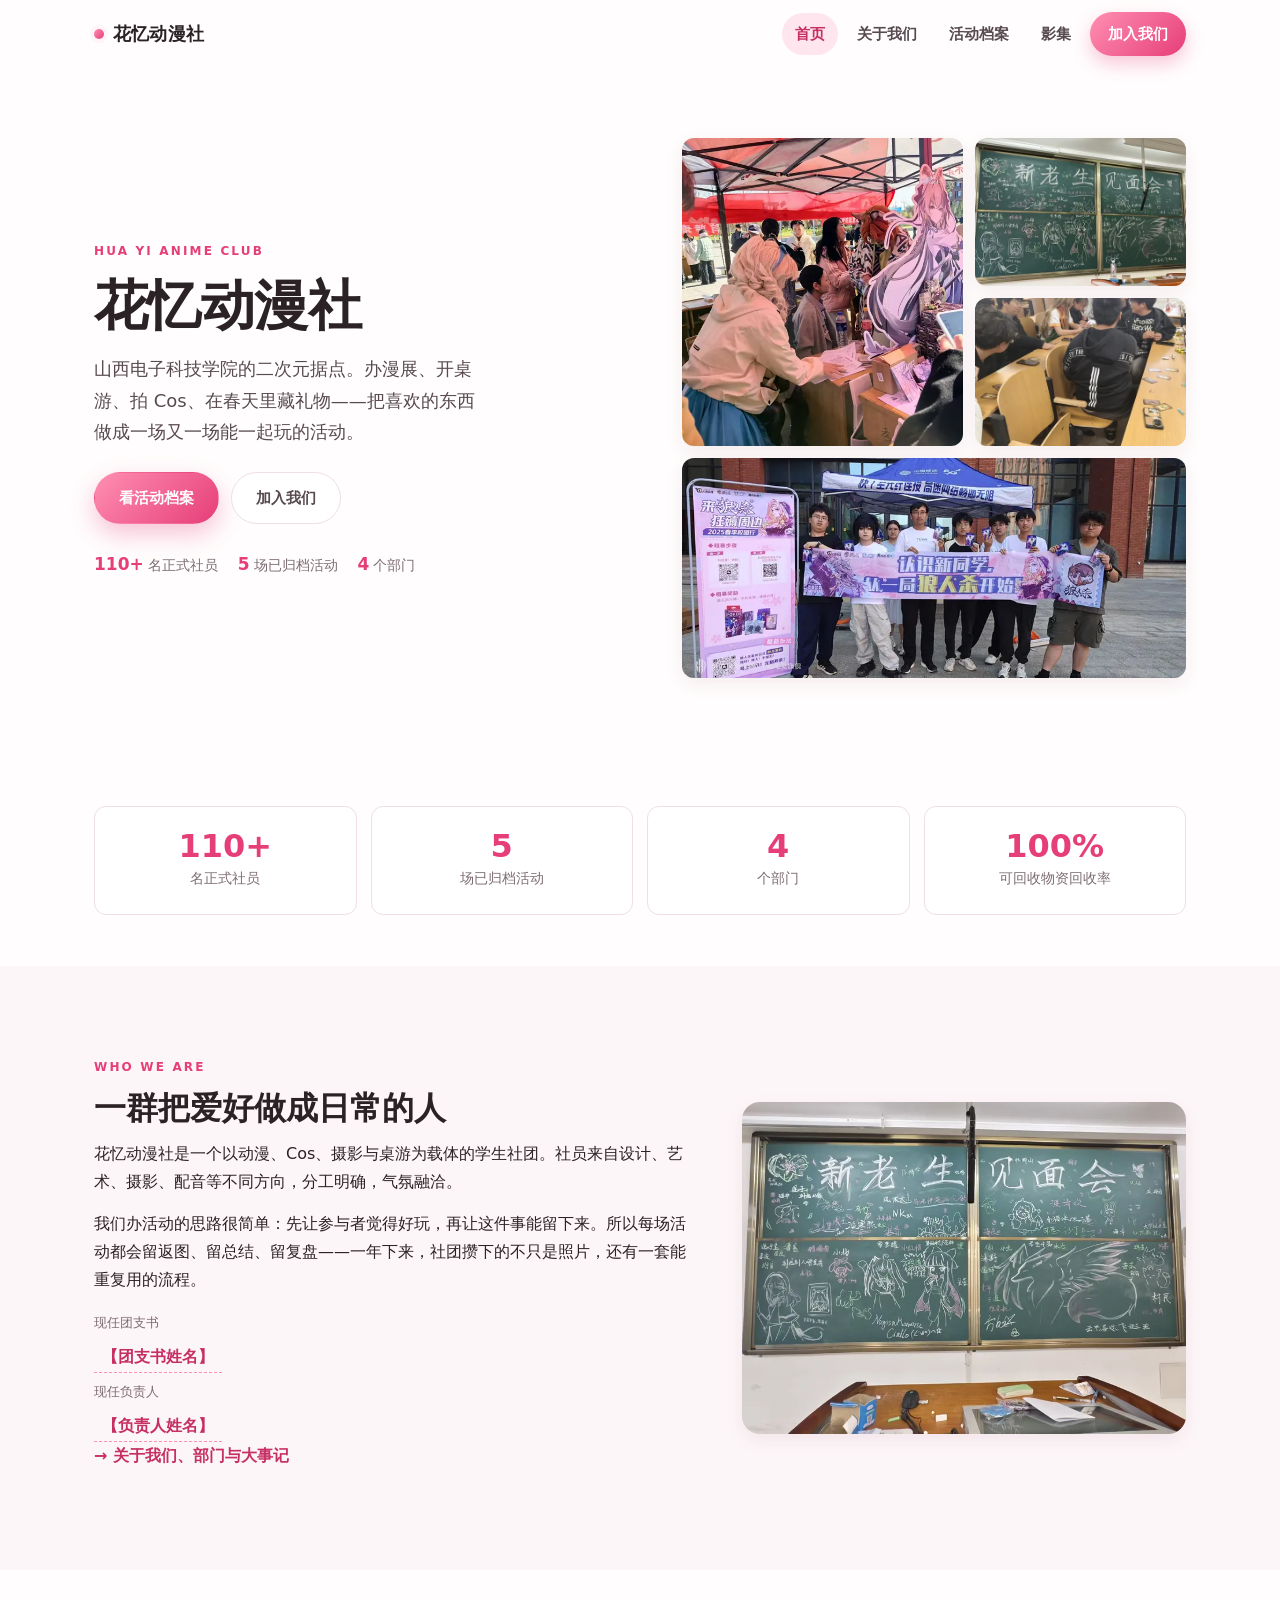
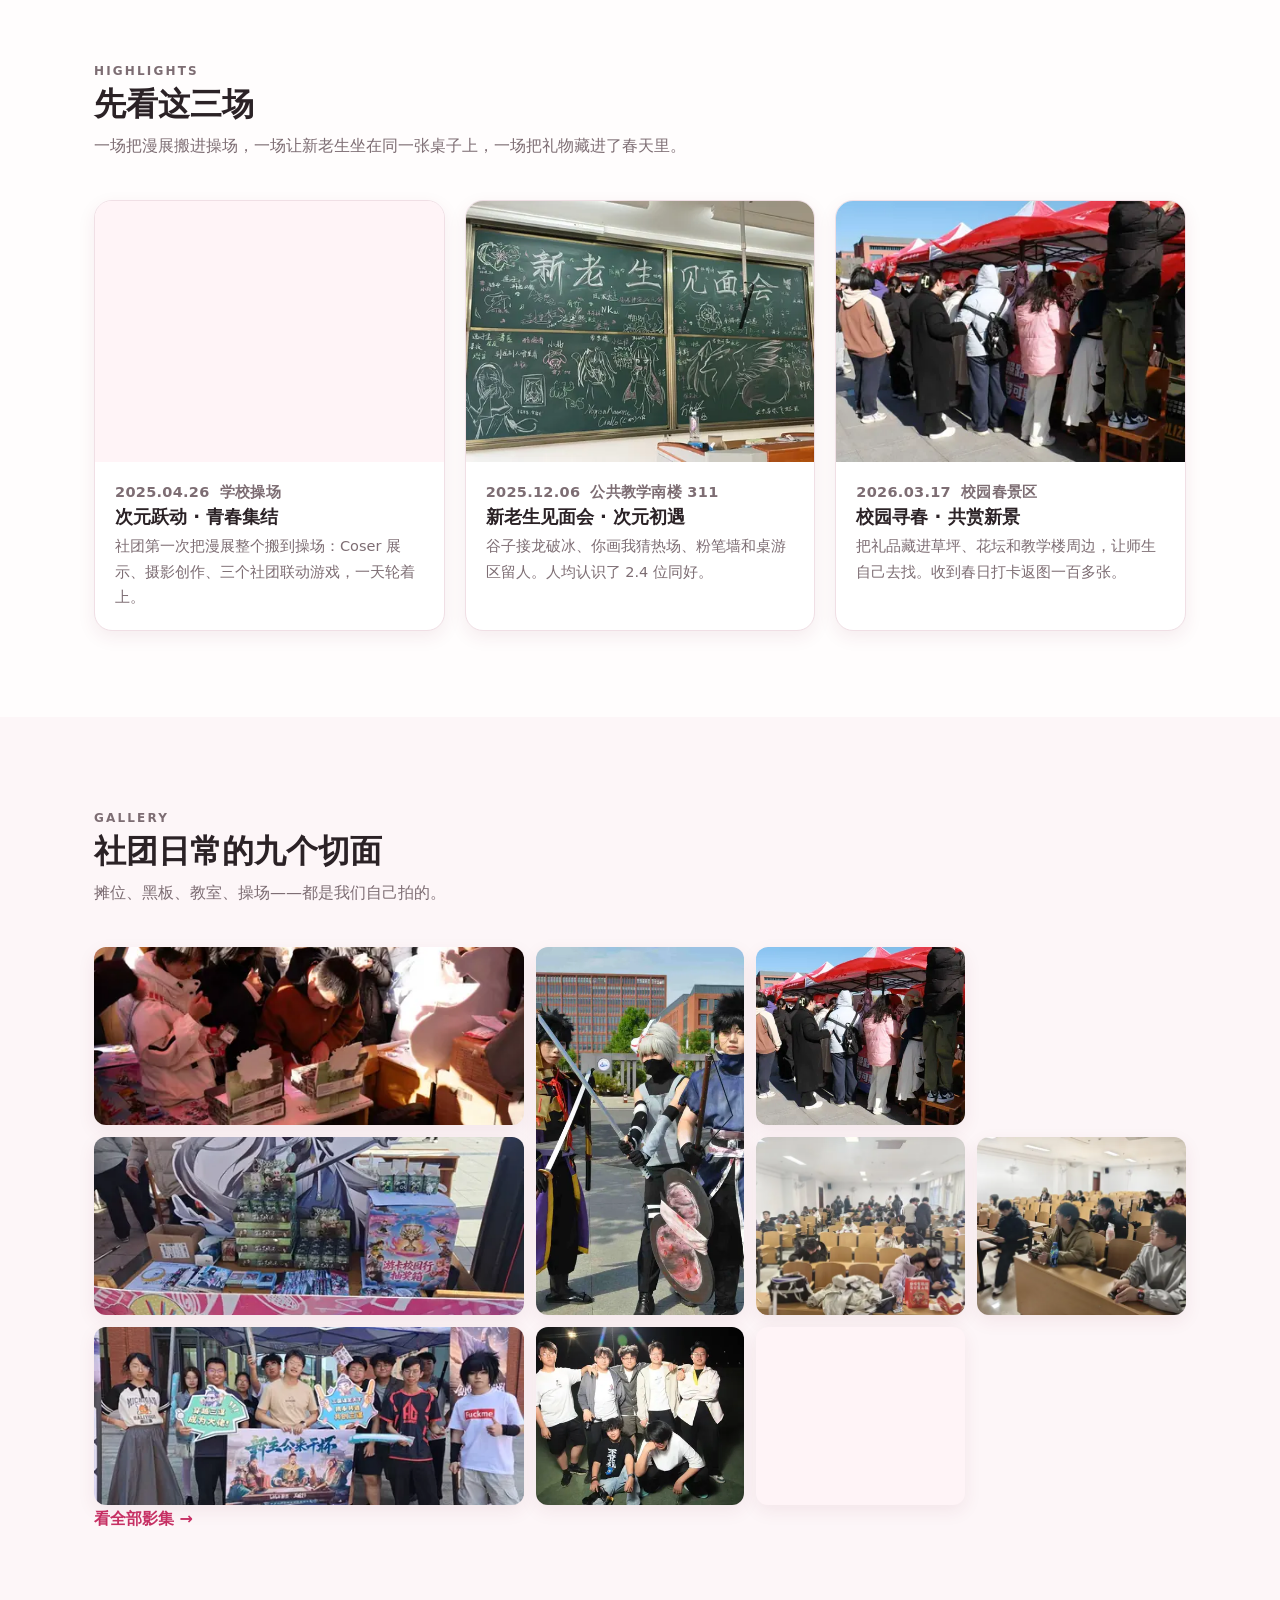
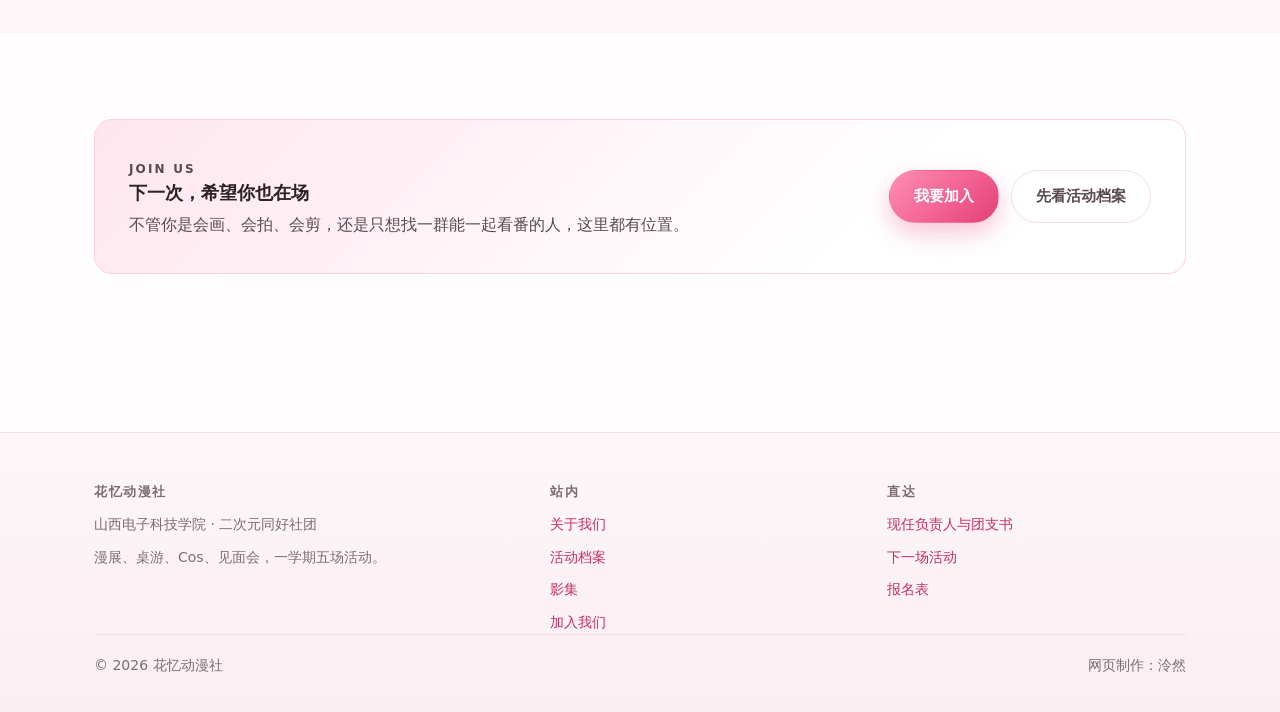
==== index.html @ e3548c4f "v2：改为五页结构（首页/关于我们/活动档案/影集/加入我们），活动在同一页内切换，图片转 WebP 响应式，补齐部门与现任负责人占位" ====
<!DOCTYPE html>
<html lang="zh-CN">
<head>
<meta charset="UTF-8">
<meta name="viewport" content="width=device-width, initial-scale=1.0">
<title>花忆动漫社 · 山西电子科技学院</title>
<meta name="description" content="山西电子科技学院花忆动漫社：漫展、桌游、新老生见面会、赏春寻宝……一学期五场活动，把二次元搬进校园。活动档案每场一份记录。">
<meta property="og:type" content="website">
<meta property="og:title" content="花忆动漫社 · 山西电子科技学院">
<meta property="og:description" content="漫展、桌游、见面会、赏春寻宝——五场活动，一群把爱好做成日常的人。">
<meta property="og:image" content="images/og-cover.jpg">
<link rel="icon" href="images/og-cover.jpg">
<script>document.documentElement.classList.add('js');</script>
<link rel="stylesheet" href="style.css">
</head>
<body>
<a class="skip-link" href="#main">跳到主要内容</a>

<header class="site-header" id="site-header">
  <div class="container header-inner">
    <a class="brand" href="index.html"><span class="brand-dot" aria-hidden="true"></span>花忆动漫社</a>
    <button class="menu-toggle" id="menu-toggle" aria-expanded="false" aria-controls="site-nav" aria-label="打开导航菜单">☰</button>
    <nav class="site-nav" id="site-nav" aria-label="主导航">
      <ul>
        <li><a href="index.html" class="is-active" aria-current="page">首页</a></li>
        <li><a href="about.html">关于我们</a></li>
        <li><a href="activities.html">活动档案</a></li>
        <li><a href="gallery.html">影集</a></li>
        <li><a href="join.html" class="nav-cta">加入我们</a></li>
      </ul>
    </nav>
  </div>
</header>

<main id="main">

  <!-- ============ 1. 首屏 ============ -->
  <section class="hero">
    <div class="container hero-grid">
      <div class="hero-copy">
        <p class="eyebrow">Hua Yi Anime Club</p>
        <h1>花忆动漫社</h1>
        <p class="lead">山西电子科技学院的二次元据点。办漫展、开桌游、拍 Cos、在春天里藏礼物——把喜欢的东西做成一场又一场能一起玩的活动。</p>
        <p class="btn-row">
          <a class="btn btn-primary" href="activities.html">看活动档案</a>
          <a class="btn btn-ghost" href="join.html">加入我们</a>
        </p>
        <ul class="hero-facts">
          <li><b>110+</b>名正式社员</li>
          <li><b>5</b>场已归档活动</li>
          <li><b>4</b>个部门</li>
        </ul>
      </div>

      <div class="hero-collage">
        <figure class="hc1">
          <img src="images/opt/booth-03-1200.webp"
               srcset="images/opt/booth-03-768.webp 768w, images/opt/booth-03-1200.webp 1200w, images/opt/booth-03-1600.webp 1600w"
               sizes="(max-width: 900px) 92vw, 44vw"
               width="1200" height="900" fetchpriority="high" decoding="async"
               alt="招新摊位前，社员把周边递给排队的同学，身后立着等身立牌">
        </figure>
        <figure class="hc2">
          <img src="images/opt/booth-07-768.webp"
               srcset="images/opt/booth-07-480.webp 480w, images/opt/booth-07-768.webp 768w, images/opt/booth-07-1200.webp 1200w"
               sizes="(max-width: 900px) 45vw, 22vw"
               width="1200" height="900" decoding="async"
               alt="教室黑板上的粉笔画，写着活动主题与动漫角色">
        </figure>
        <figure class="hc3">
          <img src="images/opt/meet-03-768.webp"
               srcset="images/opt/meet-03-480.webp 480w, images/opt/meet-03-768.webp 768w, images/opt/meet-03-1200.webp 1200w"
               sizes="(max-width: 900px) 45vw, 22vw"
               width="1200" height="900" decoding="async"
               alt="教室里的桌游局，桌上摊着卡牌与零食">
        </figure>
        <figure class="hc4">
          <img src="images/opt/event2-1200.webp"
               srcset="images/opt/event2-768.webp 768w, images/opt/event2-1200.webp 1200w, images/opt/event2-1600.webp 1600w"
               sizes="(max-width: 900px) 92vw, 44vw"
               width="1600" height="720" decoding="async"
               alt="户外展位前，社员举着社团展板合影">
        </figure>
      </div>
    </div>
  </section>

  <!-- ============ 2. 数字条 ============ -->
  <section class="section section--tight" aria-label="社团数据">
    <div class="container">
      <ul class="stats">
        <li><b>110+</b><span>名正式社员</span></li>
        <li><b>5</b><span>场已归档活动</span></li>
        <li><b>4</b><span>个部门</span></li>
        <li><b>100%</b><span>可回收物资回收率</span></li>
      </ul>
    </div>
  </section>

  <!-- ============ 3. 一句话简介 ============ -->
  <section class="section section--alt" id="about-brief">
    <div class="container brief">
      <div>
        <p class="eyebrow">Who we are</p>
        <h2>一群把爱好做成日常的人</h2>
        <p>花忆动漫社是一个以动漫、Cos、摄影与桌游为载体的学生社团。社员来自设计、艺术、摄影、配音等不同方向，分工明确，气氛融洽。</p>
        <p>我们办活动的思路很简单：先让参与者觉得好玩，再让这件事能留下来。所以每场活动都会留返图、留总结、留复盘——一年下来，社团攒下的不只是照片，还有一套能重复用的流程。</p>
        <dl>
          <dt>现任团支书</dt>
          <dd><span class="name-ph">【团支书姓名】</span></dd>
          <dt>现任负责人</dt>
          <dd><span class="name-ph">【负责人姓名】</span></dd>
        </dl>
        <p class="link-more"><a href="about.html">→ 关于我们、部门与大事记</a></p>
      </div>
      <figure>
        <img src="images/opt/meet-02-1200.webp"
             srcset="images/opt/meet-02-768.webp 768w, images/opt/meet-02-1200.webp 1200w"
             sizes="(max-width: 900px) 92vw, 420px"
             width="1200" height="900" loading="lazy" decoding="async"
             alt="大教室黑板上的粉笔画全景">
      </figure>
    </div>
  </section>

  <!-- ============ 4. 精选三场 ============ -->
  <section class="section" id="picks">
    <div class="container">
      <div class="section-head">
        <p class="eyebrow">Highlights</p>
        <h2>先看这三场</h2>
        <p>一场把漫展搬进操场，一场让新老生坐在同一张桌子上，一场把礼物藏进了春天里。</p>
      </div>

      <div class="cards">
        <a class="card" href="activities.html#manzhan">
          <figure>
            <img src="images/opt/booth-03-768.webp"
                 srcset="images/opt/booth-03-480.webp 480w, images/opt/booth-03-768.webp 768w, images/opt/booth-03-1200.webp 1200w"
                 sizes="(max-width: 760px) 92vw, 340px"
                 width="1200" height="900" loading="lazy" decoding="async"
                 alt="招新摊位前，社员正在给同学介绍周边">
          </figure>
          <div class="card-body">
            <p class="card-meta"><span>2025.04.26</span><span>学校操场</span></p>
            <h3>次元跃动 · 青春集结</h3>
            <p>社团第一次把漫展整个搬到操场：Coser 展示、摄影创作、三个社团联动游戏，一天轮着上。</p>
          </div>
        </a>

        <a class="card" href="activities.html#meet">
          <figure>
            <img src="images/opt/booth-07-768.webp"
                 srcset="images/opt/booth-07-480.webp 480w, images/opt/booth-07-768.webp 768w, images/opt/booth-07-1200.webp 1200w"
                 sizes="(max-width: 760px) 92vw, 340px"
                 width="1200" height="900" loading="lazy" decoding="async"
                 alt="黑板上画着新老生见面会的粉笔标题与动漫人物">
          </figure>
          <div class="card-body">
            <p class="card-meta"><span>2025.12.06</span><span>公共教学南楼 311</span></p>
            <h3>新老生见面会 · 次元初遇</h3>
            <p>谷子接龙破冰、你画我猜热场、粉笔墙和桌游区留人。人均认识了 2.4 位同好。</p>
          </div>
        </a>

        <a class="card" href="activities.html#shangchun">
          <figure>
            <img src="images/opt/booth-02-768.webp"
                 srcset="images/opt/booth-02-480.webp 480w, images/opt/booth-02-768.webp 768w, images/opt/booth-02-1200.webp 1200w"
                 sizes="(max-width: 760px) 92vw, 340px"
                 width="1200" height="900" loading="lazy" decoding="async"
                 alt="活动展位外排起的长队，远处是教学楼">
          </figure>
          <div class="card-body">
            <p class="card-meta"><span>2026.03.17</span><span>校园春景区</span></p>
            <h3>校园寻春 · 共赏新景</h3>
            <p>把礼品藏进草坪、花坛和教学楼周边，让师生自己去找。收到春日打卡返图一百多张。</p>
          </div>
        </a>
      </div>
    </div>
  </section>

  <!-- ============ 5. 图片墙 ============ -->
  <section class="section section--alt" id="wall">
    <div class="container">
      <div class="section-head">
        <p class="eyebrow">Gallery</p>
        <h2>社团日常的九个切面</h2>
        <p>摊位、黑板、教室、操场——都是我们自己拍的。</p>
      </div>

      <div class="wall">
        <a href="images/booth-01.png" data-lightbox data-caption="招新桌前的同学，桌上堆着周边盒" data-alt="招新桌前的同学，桌上堆着周边盒" class="w2">
          <img src="images/opt/booth-01-768.webp" srcset="images/opt/booth-01-480.webp 480w, images/opt/booth-01-768.webp 768w, images/opt/booth-01-1200.webp 1200w" sizes="(max-width: 560px) 46vw, (max-width: 900px) 30vw, 380px" width="1200" height="800" loading="lazy" decoding="async" alt="招新桌前的同学，桌上堆着周边盒">
        </a>
        <a href="images/event3.jpg" data-lightbox data-caption="两位 Coser 在校道上完成拍摄" data-alt="两位 Coser 在校道上完成拍摄" class="h2">
          <img src="images/opt/event3-768.webp" srcset="images/opt/event3-480.webp 480w, images/opt/event3-768.webp 768w" sizes="(max-width: 560px) 46vw, (max-width: 900px) 30vw, 178px" width="768" height="1156" loading="lazy" decoding="async" alt="两位 Coser 在校道上完成拍摄">
        </a>
        <a href="images/booth-02.png" data-lightbox data-caption="活动展位外排起的长队" data-alt="活动展位外排起的长队">
          <img src="images/opt/booth-02-768.webp" srcset="images/opt/booth-02-480.webp 480w, images/opt/booth-02-768.webp 768w" sizes="(max-width: 560px) 46vw, (max-width: 900px) 30vw, 178px" width="1200" height="800" loading="lazy" decoding="async" alt="活动展位外排起的长队">
        </a>
        <a href="images/booth-04.png" data-lightbox data-caption="摊位上的一排周边与桌上立牌" data-alt="摊位上的一排周边与桌上立牌" class="w2">
          <img src="images/opt/booth-04-768.webp" srcset="images/opt/booth-04-480.webp 480w, images/opt/booth-04-768.webp 768w, images/opt/booth-04-1200.webp 1200w" sizes="(max-width: 560px) 46vw, (max-width: 900px) 30vw, 380px" width="1200" height="675" loading="lazy" decoding="async" alt="摊位上的一排周边与桌上立牌">
        </a>
        <a href="images/meet-01.jpg" data-lightbox data-caption="大教室里坐满了参加活动的同学" data-alt="大教室里坐满了参加活动的同学">
          <img src="images/opt/meet-01-768.webp" srcset="images/opt/meet-01-480.webp 480w, images/opt/meet-01-768.webp 768w" sizes="(max-width: 560px) 46vw, (max-width: 900px) 30vw, 178px" width="1200" height="900" loading="lazy" decoding="async" alt="大教室里坐满了参加活动的同学">
        </a>
        <a href="images/booth-05.png" data-lightbox data-caption="阶梯教室里的同学们" data-alt="阶梯教室里的同学们">
          <img src="images/opt/booth-05-768.webp" srcset="images/opt/booth-05-480.webp 480w, images/opt/booth-05-768.webp 768w" sizes="(max-width: 560px) 46vw, (max-width: 900px) 30vw, 178px" width="1200" height="900" loading="lazy" decoding="async" alt="阶梯教室里的同学们">
        </a>
        <a href="images/event1.jpg" data-lightbox data-caption="白天活动展位前的集体合影" data-alt="白天活动展位前的集体合影" class="w2">
          <img src="images/opt/event1-768.webp" srcset="images/opt/event1-480.webp 480w, images/opt/event1-768.webp 768w, images/opt/event1-1200.webp 1200w" sizes="(max-width: 560px) 46vw, (max-width: 900px) 30vw, 380px" width="1200" height="675" loading="lazy" decoding="async" alt="白天活动展位前的集体合影">
        </a>
        <a href="images/booth-08.jpg" data-lightbox data-caption="收摊后的操场合影" data-alt="收摊后的操场合影">
          <img src="images/opt/booth-08-768.webp" srcset="images/opt/booth-08-480.webp 480w, images/opt/booth-08-768.webp 768w, images/opt/booth-08-1200.webp 1200w" sizes="(max-width: 560px) 46vw, (max-width: 900px) 30vw, 178px" width="1200" height="800" loading="lazy" decoding="async" alt="收摊后的操场合影">
        </a>
        <a href="images/meet-02.jpg" data-lightbox data-caption="大教室的黑板报" data-alt="大教室的黑板报">
          <img src="images/opt/meet-02-768.webp" srcset="images/opt/meet-02-480.webp 480w, images/opt/meet-02-768.webp 768w" sizes="(max-width: 560px) 46vw, (max-width: 900px) 30vw, 178px" width="1200" height="900" loading="lazy" decoding="async" alt="大教室的黑板报">
        </a>
      </div>

      <p class="link-more"><a href="gallery.html">看全部影集 →</a></p>
    </div>
  </section>

  <!-- ============ 6. 加入 CTA ============ -->
  <section class="section" id="join-cta">
    <div class="container">
      <div class="next-up">
        <div>
          <p class="eyebrow">Join us</p>
          <h3>下一次，希望你也在场</h3>
          <p>不管你是会画、会拍、会剪，还是只想找一群能一起看番的人，这里都有位置。</p>
        </div>
        <p class="btn-row">
          <a class="btn btn-primary" href="join.html">我要加入</a>
          <a class="btn btn-ghost" href="activities.html">先看活动档案</a>
        </p>
      </div>
    </div>
  </section>

</main>

<footer class="site-footer">
  <div class="container">
    <div class="footer-grid">
      <div>
        <h4>花忆动漫社</h4>
        <p>山西电子科技学院 · 二次元同好社团</p>
        <p>漫展、桌游、Cos、见面会，一学期五场活动。</p>
      </div>
      <div>
        <h4>站内</h4>
        <ul>
          <li><a href="about.html">关于我们</a></li>
          <li><a href="activities.html">活动档案</a></li>
          <li><a href="gallery.html">影集</a></li>
          <li><a href="join.html">加入我们</a></li>
        </ul>
      </div>
      <div>
        <h4>直达</h4>
        <ul>
          <li><a href="about.html#team">现任负责人与团支书</a></li>
          <li><a href="activities.html#next">下一场活动</a></li>
          <li><a href="join.html#form">报名表</a></li>
        </ul>
      </div>
    </div>
    <p class="footer-bottom"><span>© 2026 花忆动漫社</span><span>网页制作：泠然</span></p>
  </div>
</footer>

<button class="to-top" id="to-top" aria-label="回到顶部">↑</button>

<div class="lightbox" id="lightbox" hidden>
  <button class="lb-close" type="button" aria-label="关闭大图">✕</button>
  <div>
    <img src="" alt="">
    <p class="lb-cap"></p>
  </div>
</div>

<script src="script.js" defer></script>
</body>
</html>
---- style.css ----
/* ============================================================
   花忆动漫社 · 站点样式
   结构：tokens → 基础 → 通用组件 → 各页 → 响应式 → 打印
   ============================================================ */

/* ---------- 1. tokens ---------- */
:root {
  --pink-50: #fff4f7;
  --pink-100: #ffe6ee;
  --pink-200: #ffd0dd;
  --pink-400: #ff8fb3;
  --pink-600: #e63e78;
  --pink-700: #c62f63;   /* 正文链接用这个，对比度 5.2:1 */
  --pink-900: #7a2646;

  --ink: #2b2226;
  --ink-soft: #574a50;
  --muted: #7d6d73;
  --line: #f0dfe5;
  --bg: #fffdfd;
  --bg-alt: #fdf6f8;
  --white: #fff;

  --header-h: 68px;
  --wrap: 1140px;
  --radius: 18px;
  --radius-sm: 12px;
  --shadow-sm: 0 6px 18px rgba(122, 38, 70, .08);
  --shadow: 0 14px 38px rgba(122, 38, 70, .13);
  --ease: cubic-bezier(.22, .61, .36, 1);
  --font: "PingFang SC", "Microsoft YaHei", "Hiragino Sans GB", system-ui, -apple-system, "Segoe UI", sans-serif;
}

/* ---------- 2. 基础 ---------- */
*,
*::before,
*::after { box-sizing: border-box; }

html {
  scroll-behavior: smooth;
  -webkit-text-size-adjust: 100%;
}

body {
  margin: 0;
  background: var(--bg);
  color: var(--ink);
  font-family: var(--font);
  font-size: 16px;
  line-height: 1.75;
  overflow-x: hidden;
}

img { max-width: 100%; height: auto; display: block; }

h1, h2, h3, h4 { line-height: 1.25; color: var(--ink); }
h1 { font-size: clamp(30px, 4.6vw, 46px); margin: 0 0 14px; letter-spacing: -.01em; }
h2 { font-size: clamp(23px, 3vw, 32px); margin: 0 0 12px; }
h3 { font-size: 18px; margin: 0 0 8px; }

p { margin: 0 0 14px; }

a { color: var(--pink-700); text-decoration: none; }
a:hover { text-decoration: underline; }

:focus-visible {
  outline: 3px solid var(--pink-600);
  outline-offset: 3px;
  border-radius: 4px;
}

.skip-link {
  position: absolute;
  left: 12px;
  top: -60px;
  z-index: 100;
  padding: 10px 18px;
  background: var(--pink-600);
  color: #fff;
  border-radius: 0 0 10px 10px;
  transition: top .2s var(--ease);
}
.skip-link:focus { top: 0; text-decoration: none; }

.sr-only {
  position: absolute; width: 1px; height: 1px;
  padding: 0; margin: -1px; overflow: hidden;
  clip: rect(0 0 0 0); white-space: nowrap; border: 0;
}

.container {
  width: 100%;
  max-width: var(--wrap);
  margin: 0 auto;
  padding: 0 24px;
}

.section { padding: clamp(52px, 7vw, 86px) 0; }
.section--alt { background: var(--bg-alt); }
.section--tight { padding: clamp(34px, 4vw, 52px) 0; }

.section-head { max-width: 640px; margin: 0 0 clamp(26px, 3.4vw, 40px); }
.section-head.center { margin-left: auto; margin-right: auto; text-align: center; }
.section-head h2 { margin-bottom: 8px; }
.section-head p { color: var(--muted); margin: 0; }

.eyebrow {
  display: inline-block;
  margin: 0 0 10px;
  font-size: 12px;
  letter-spacing: .18em;
  text-transform: uppercase;
  color: var(--pink-600);
  font-weight: 700;
}

.lead { font-size: clamp(16px, 1.5vw, 18px); color: var(--ink-soft); }

/* ---------- 3. 头部与导航 ---------- */
.site-header {
  position: sticky;
  top: 0;
  z-index: 40;
  background: rgba(255, 253, 253, .82);
  backdrop-filter: saturate(180%) blur(14px);
  -webkit-backdrop-filter: saturate(180%) blur(14px);
  border-bottom: 1px solid transparent;
  transition: border-color .25s var(--ease), box-shadow .25s var(--ease);
}
.site-header.is-scrolled {
  border-bottom-color: var(--line);
  box-shadow: 0 6px 20px rgba(122, 38, 70, .06);
}

.header-inner {
  min-height: var(--header-h);
  display: flex;
  align-items: center;
  justify-content: space-between;
  gap: 18px;
}

.brand {
  display: inline-flex;
  align-items: center;
  gap: 9px;
  font-weight: 800;
  font-size: 18px;
  color: var(--ink);
  letter-spacing: .01em;
}
.brand:hover { text-decoration: none; }
.brand-dot {
  width: 10px; height: 10px;
  border-radius: 50%;
  background: linear-gradient(135deg, var(--pink-400), var(--pink-600));
  box-shadow: 0 0 0 4px var(--pink-50);
}

.site-nav ul {
  display: flex;
  align-items: center;
  gap: 6px;
  margin: 0;
  padding: 0;
  list-style: none;
}
.site-nav a {
  display: inline-block;
  padding: 8px 13px;
  border-radius: 999px;
  color: var(--ink-soft);
  font-size: 15px;
  font-weight: 600;
  transition: background .2s var(--ease), color .2s var(--ease);
}
.site-nav a:hover { background: var(--pink-50); color: var(--pink-700); text-decoration: none; }
.site-nav a.is-active { color: var(--pink-700); background: var(--pink-100); }
.site-nav .nav-cta {
  background: linear-gradient(135deg, var(--pink-400), var(--pink-600));
  color: #fff;
  padding: 9px 18px;
  box-shadow: 0 8px 18px rgba(230, 62, 120, .28);
}
.site-nav .nav-cta:hover { color: #fff; background: linear-gradient(135deg, var(--pink-600), var(--pink-700)); }

.menu-toggle {
  display: none;
  width: 42px; height: 42px;
  border: 1px solid var(--line);
  border-radius: 12px;
  background: #fff;
  color: var(--pink-700);
  font-size: 18px;
  cursor: pointer;
}

/* ---------- 4. 按钮 ---------- */
.btn {
  display: inline-flex;
  align-items: center;
  gap: 8px;
  padding: 12px 24px;
  border-radius: 999px;
  border: 1px solid transparent;
  font-size: 15px;
  font-weight: 700;
  cursor: pointer;
  transition: transform .2s var(--ease), box-shadow .2s var(--ease), background .2s var(--ease);
}
.btn:hover { text-decoration: none; transform: translateY(-1px); }
.btn-primary {
  background: linear-gradient(135deg, var(--pink-400), var(--pink-600));
  color: #fff;
  box-shadow: 0 10px 24px rgba(230, 62, 120, .3);
}
.btn-primary:hover { box-shadow: 0 14px 28px rgba(230, 62, 120, .38); }
.btn-ghost {
  background: #fff;
  border-color: var(--line);
  color: var(--ink-soft);
}
.btn-ghost:hover { border-color: var(--pink-200); color: var(--pink-700); }
.btn-row { display: flex; flex-wrap: wrap; gap: 12px; margin: 0; }
.link-more { font-weight: 700; }

/* ---------- 5. 首页首屏 ---------- */
.hero { padding: clamp(38px, 5.4vw, 72px) 0 clamp(46px, 6vw, 78px); }
.hero-grid {
  display: grid;
  grid-template-columns: minmax(0, 1fr) minmax(0, .94fr);
  gap: clamp(28px, 4vw, 56px);
  align-items: center;
}
.hero-copy h1 { font-size: clamp(34px, 5.2vw, 54px); margin-bottom: 14px; }
.hero-copy .lead { max-width: 34ch; margin-bottom: 24px; }
.hero-facts {
  display: flex;
  flex-wrap: wrap;
  gap: 6px 20px;
  margin: 26px 0 0;
  padding: 0;
  list-style: none;
  font-size: 13.5px;
  color: var(--muted);
}
.hero-facts b { color: var(--pink-600); font-size: 17px; margin-right: 4px; }

.hero-collage {
  display: grid;
  grid-template-columns: 1.33fr 1fr;
  grid-template-rows: 1fr 1fr 1.48fr;
  gap: 12px;
  aspect-ratio: 1 / 1.07;
}
.hero-collage figure {
  margin: 0;
  overflow: hidden;
  border-radius: var(--radius-sm);
  box-shadow: var(--shadow-sm);
  background: var(--pink-50);
}
.hero-collage img {
  width: 100%; height: 100%;
  object-fit: cover;
  transition: transform .6s var(--ease);
}
.hc1 { grid-area: 1 / 1 / 3 / 2; }
.hc1 img { object-position: 45% 50%; }
.hc2 { grid-area: 1 / 2 / 2 / 3; }
.hc3 { grid-area: 2 / 2 / 3 / 3; }
.hc4 { grid-area: 3 / 1 / 4 / 3; }
.hc4 img { object-position: 50% 42%; }

/* ---------- 6. 数字条 ---------- */
.stats {
  display: grid;
  grid-template-columns: repeat(4, minmax(0, 1fr));
  gap: 14px;
  margin: 0;
  padding: 0;
  list-style: none;
}
.stats li {
  padding: 22px 18px;
  background: #fff;
  border: 1px solid var(--line);
  border-radius: var(--radius-sm);
  text-align: center;
}
.stats b {
  display: block;
  font-size: clamp(24px, 3vw, 32px);
  color: var(--pink-600);
  line-height: 1.1;
}
.stats span { font-size: 13.5px; color: var(--muted); }

/* ---------- 7. 卡片 ---------- */
.cards {
  display: grid;
  grid-template-columns: repeat(auto-fit, minmax(270px, 1fr));
  gap: 20px;
}
.card {
  position: relative;
  display: flex;
  flex-direction: column;
  background: #fff;
  border: 1px solid var(--line);
  border-radius: var(--radius);
  overflow: hidden;
  box-shadow: var(--shadow-sm);
  color: inherit;
  transition: transform .25s var(--ease), box-shadow .25s var(--ease);
}
.card:hover { transform: translateY(-4px); box-shadow: var(--shadow); text-decoration: none; }
.card figure { margin: 0; aspect-ratio: 4 / 3; overflow: hidden; background: var(--pink-50); }
.card figure img { width: 100%; height: 100%; object-fit: cover; transition: transform .5s var(--ease); }
.card:hover figure img { transform: scale(1.04); }
.card-body { padding: 18px 20px 20px; }
.card-body h3 { margin-bottom: 6px; }
.card-body p { margin: 0; font-size: 14.5px; color: var(--muted); }
.card-meta {
  display: flex;
  gap: 10px;
  margin: 0 0 8px;
  font-size: 12.5px;
  color: var(--pink-600);
  font-weight: 700;
  letter-spacing: .02em;
}

/* ---------- 8. 首页简介 / 图片墙 ---------- */
.brief {
  display: grid;
  grid-template-columns: minmax(0, 1.15fr) minmax(0, .85fr);
  gap: clamp(24px, 4vw, 48px);
  align-items: center;
}
.brief figure { margin: 0; border-radius: var(--radius); overflow: hidden; box-shadow: var(--shadow-sm); }
.brief figure img { width: 100%; aspect-ratio: 4 / 3; object-fit: cover; }
.brief dl { margin: 18px 0 0; display: grid; gap: 8px; }
.brief dt { font-size: 12.5px; color: var(--muted); }
.brief dd { margin: 0; font-weight: 700; }

.name-ph {
  display: inline-block;
  padding: 1px 8px;
  border-bottom: 1px dashed var(--pink-400);
  color: var(--pink-700);
  font-weight: 700;
}

.wall {
  display: grid;
  grid-template-columns: repeat(auto-fill, minmax(178px, 1fr));
  grid-auto-rows: 178px;
  gap: 12px;
}
.wall a {
  display: block;
  border-radius: var(--radius-sm);
  overflow: hidden;
  box-shadow: var(--shadow-sm);
  background: var(--pink-50);
}
.wall img { width: 100%; height: 100%; object-fit: cover; transition: transform .5s var(--ease); }
.wall a:hover img { transform: scale(1.04); }
.wall .w2 { grid-column: span 2; }
.wall .h2 { grid-row: span 2; }

/* ---------- 9. 页头（内页） ---------- */
.page-hero {
  padding: clamp(30px, 4vw, 52px) 0 clamp(20px, 3vw, 32px);
  background: linear-gradient(180deg, var(--pink-50), var(--bg));
  border-bottom: 1px solid var(--line);
}
.breadcrumb {
  display: flex;
  gap: 8px;
  margin: 0 0 12px;
  padding: 0;
  list-style: none;
  font-size: 13px;
  color: var(--muted);
}
.breadcrumb li + li::before { content: "/"; margin-right: 8px; color: var(--pink-200); }
.page-hero h1 { margin-bottom: 10px; }
.page-hero .lead { max-width: 60ch; margin: 0; color: var(--ink-soft); }

/* ---------- 10. 活动档案：切换器 ---------- */
.archive {
  display: grid;
  grid-template-columns: 290px minmax(0, 1fr);
  gap: clamp(22px, 3.4vw, 42px);
  align-items: start;
}
.archive-nav {
  position: sticky;
  top: calc(var(--header-h) + 18px);
  display: flex;
  flex-direction: column;
  gap: 8px;
  margin: 0;
  padding: 0;
}
.act-tab {
  display: grid;
  grid-template-columns: auto 1fr auto;
  align-items: baseline;
  gap: 10px;
  padding: 14px 16px;
  border: 1px solid var(--line);
  border-radius: var(--radius-sm);
  background: #fff;
  color: var(--ink-soft);
  text-align: left;
  cursor: pointer;
  font: inherit;
  transition: border-color .2s var(--ease), background .2s var(--ease), transform .2s var(--ease);
}
.act-tab:hover { border-color: var(--pink-200); transform: translateX(2px); text-decoration: none; }
.act-tab .no { font-size: 12px; font-weight: 800; color: var(--pink-400); letter-spacing: .06em; }
.act-tab .t { font-weight: 700; color: var(--ink); }
.act-tab .d { font-size: 12px; color: var(--muted); }
.act-tab.is-active {
  border-color: var(--pink-400);
  background: linear-gradient(135deg, var(--pink-50), #fff);
  box-shadow: var(--shadow-sm);
}
.act-tab.is-active .no { color: var(--pink-600); }

.act-panel { display: none; }
.act-panel.is-active { display: block; }
.js .act-panel { display: none; }
.js .act-panel.is-active { display: block; }

.panel-head { margin-bottom: 22px; }
.panel-no { font-size: 12.5px; font-weight: 800; letter-spacing: .12em; color: var(--pink-600); margin: 0 0 8px; }
.panel-head h2 { margin-bottom: 10px; }
.panel-quote {
  margin: 0;
  padding: 12px 18px;
  border-left: 3px solid var(--pink-200);
  background: var(--pink-50);
  border-radius: 0 var(--radius-sm) var(--radius-sm) 0;
  color: var(--pink-900);
  font-size: 15px;
}

.act-figure { margin: 0 0 24px; border-radius: var(--radius); overflow: hidden; box-shadow: var(--shadow-sm); }
.act-figure img { width: 100%; height: auto; }
.act-figure figcaption {
  padding: 10px 16px;
  font-size: 13px;
  color: var(--muted);
  background: #fff;
  border-top: 1px solid var(--line);
}

.fact-list {
  display: grid;
  grid-template-columns: repeat(auto-fit, minmax(150px, 1fr));
  gap: 1px;
  margin: 0 0 26px;
  background: var(--line);
  border: 1px solid var(--line);
  border-radius: var(--radius-sm);
  overflow: hidden;
}
.fact-list > div { padding: 12px 16px; background: #fff; }
.fact-list dt { font-size: 12px; color: var(--muted); }
.fact-list dd { margin: 2px 0 0; font-size: 14.5px; color: var(--ink); }

.act-panel h3 { margin: 26px 0 10px; font-size: 17px; color: var(--pink-900); }
.ticks { margin: 0 0 18px; padding: 0; list-style: none; }
.ticks li { position: relative; padding-left: 22px; margin-bottom: 6px; }
.ticks li::before { position: absolute; left: 0; color: var(--pink-400); font-weight: 700; }
.ticks.keep li::before { content: "◈"; }
.ticks.next li::before { content: "→"; }
.panel-more { margin: 26px 0 0; font-size: 14px; font-weight: 600; }

/* ---------- 11. 时间线 / 下一场 ---------- */
.timeline { position: relative; margin: 0; padding: 0 0 0 22px; list-style: none; }
.timeline::before {
  content: "";
  position: absolute; left: 5px; top: 6px; bottom: 6px;
  width: 2px; background: linear-gradient(180deg, var(--pink-200), transparent);
}
.timeline li { position: relative; margin-bottom: 18px; }
.timeline li::before {
  content: "";
  position: absolute; left: -22px; top: 8px;
  width: 12px; height: 12px;
  border-radius: 50%;
  background: #fff;
  border: 3px solid var(--pink-400);
}
.timeline time { display: block; font-size: 12.5px; color: var(--pink-600); font-weight: 700; }

.next-up {
  display: grid;
  grid-template-columns: minmax(0, 1fr) auto;
  gap: 22px;
  align-items: center;
  padding: clamp(22px, 3vw, 34px);
  border-radius: var(--radius);
  background: linear-gradient(135deg, var(--pink-100), #fff 70%);
  border: 1px solid var(--pink-200);
}
.next-up h3 { margin-bottom: 6px; }
.next-up p { margin: 0; color: var(--ink-soft); }

/* ---------- 12. 关于页 ---------- */
.two-col {
  display: grid;
  grid-template-columns: repeat(auto-fit, minmax(280px, 1fr));
  gap: clamp(20px, 3vw, 40px);
  align-items: center;
}
.two-col figure { margin: 0; border-radius: var(--radius); overflow: hidden; box-shadow: var(--shadow-sm); }
.two-col figure img { width: 100%; aspect-ratio: 4 / 3; object-fit: cover; }
.two-col .stack figure + figure { margin-top: 14px; }

.steps { display: grid; grid-template-columns: repeat(auto-fit, minmax(210px, 1fr)); gap: 16px; margin: 0; padding: 0; list-style: none; counter-reset: step; }
.steps li {
  position: relative;
  padding: 20px 20px 20px 54px;
  background: #fff;
  border: 1px solid var(--line);
  border-radius: var(--radius-sm);
}
.steps li::before {
  counter-increment: step;
  content: counter(step);
  position: absolute; left: 18px; top: 20px;
  width: 24px; height: 24px;
  display: grid; place-items: center;
  border-radius: 50%;
  background: var(--pink-100);
  color: var(--pink-700);
  font-size: 13px;
  font-weight: 800;
}
.steps h3 { font-size: 15.5px; margin-bottom: 4px; }
.steps p { margin: 0; font-size: 14px; color: var(--muted); }

.dept { display: grid; grid-template-columns: repeat(auto-fit, minmax(190px, 1fr)); gap: 16px; }
.dept figure { margin: 0; border-radius: var(--radius-sm); overflow: hidden; background: #fff; border: 1px solid var(--line); }
.dept img { width: 100%; aspect-ratio: 4 / 3; object-fit: cover; }
.dept figcaption { padding: 12px 14px; font-size: 13.5px; color: var(--muted); }
.dept b { display: block; color: var(--ink); font-size: 15px; margin-bottom: 2px; }

.team { display: grid; grid-template-columns: repeat(auto-fit, minmax(240px, 1fr)); gap: 16px; }
.team article {
  padding: 22px;
  border-radius: var(--radius);
  border: 1px solid var(--line);
  background: #fff;
  box-shadow: var(--shadow-sm);
}
.team .role { font-size: 12.5px; letter-spacing: .1em; color: var(--pink-600); font-weight: 800; margin: 0 0 6px; }
.team .duty { margin: 8px 0 0; font-size: 14px; color: var(--muted); }

/* ---------- 13. 影集与灯箱 ---------- */
.gal-group + .gal-group { margin-top: clamp(30px, 4vw, 48px); }
.gal-group h2 { font-size: 20px; margin-bottom: 4px; }
.gal-group .meta { margin: 0 0 14px; font-size: 13px; color: var(--muted); }

.lightbox[hidden] { display: none; }
.lightbox {
  position: fixed;
  inset: 0;
  z-index: 80;
  display: grid;
  place-items: center;
  padding: 24px;
  background: rgba(28, 16, 22, .86);
  backdrop-filter: blur(6px);
}
.lightbox img { max-width: min(1100px, 92vw); max-height: 82vh; border-radius: 8px; box-shadow: 0 20px 60px rgba(0,0,0,.5); }
.lightbox .lb-close {
  position: absolute; top: 18px; right: 18px;
  width: 44px; height: 44px;
  border-radius: 50%;
  border: 1px solid rgba(255,255,255,.35);
  background: rgba(0,0,0,.4);
  color: #fff;
  font-size: 20px;
  cursor: pointer;
}
.lightbox .lb-cap { margin: 14px 0 0; color: #fff; font-size: 14px; text-align: center; max-width: 70ch; }

/* ---------- 14. 加入页 ---------- */
.form-card {
  padding: clamp(22px, 3vw, 34px);
  border-radius: var(--radius);
  border: 1px solid var(--line);
  background: #fff;
  box-shadow: var(--shadow-sm);
  max-width: 620px;
}
.field { display: block; margin-bottom: 16px; }
.field span { display: block; font-size: 13px; font-weight: 700; margin-bottom: 6px; color: var(--ink-soft); }
.field input,
.field textarea,
.field select {
  width: 100%;
  padding: 11px 14px;
  border: 1px solid var(--line);
  border-radius: 10px;
  background: var(--pink-50);
  font: inherit;
  font-size: 15px;
  color: var(--ink);
}
.field textarea { min-height: 120px; resize: vertical; }
.field input:focus-visible,
.field textarea:focus-visible,
.field select:focus-visible { outline: 3px solid var(--pink-400); outline-offset: 1px; }
.form-note { margin: 14px 0 0; font-size: 14px; color: var(--pink-700); }
.form-note.is-error { color: #b3261e; }

.faq { margin: 0; }
.faq details {
  border-bottom: 1px solid var(--line);
  padding: 14px 0;
}
.faq summary {
  cursor: pointer;
  font-weight: 700;
  font-size: 15.5px;
  list-style: none;
}
.faq summary::-webkit-details-marker { display: none; }
.faq summary::before { content: "＋"; color: var(--pink-600); margin-right: 10px; font-weight: 800; }
.faq details[open] summary::before { content: "－"; }
.faq p { margin: 10px 0 0; font-size: 14.5px; color: var(--muted); }

.contact-list { margin: 0; padding: 0; list-style: none; display: grid; gap: 10px; }
.contact-list b { color: var(--ink); }

/* ---------- 15. 页脚 ---------- */
.site-footer {
  margin-top: clamp(40px, 6vw, 72px);
  padding: clamp(34px, 4vw, 52px) 0 26px;
  background: linear-gradient(180deg, var(--bg-alt), #fbeef3);
  border-top: 1px solid var(--line);
}
.footer-grid {
  display: grid;
  grid-template-columns: minmax(0, 1.4fr) repeat(2, minmax(0, 1fr));
  gap: clamp(20px, 3vw, 40px);
}
.site-footer h4 { font-size: 13px; letter-spacing: .12em; color: var(--muted); margin: 0 0 12px; text-transform: uppercase; }
.site-footer p { margin: 0 0 8px; font-size: 14px; color: var(--muted); }
.site-footer ul { margin: 0; padding: 0; list-style: none; display: grid; gap: 8px; font-size: 14px; }
.footer-bottom {
  margin: 26px 0 0;
  padding-top: 18px;
  border-top: 1px solid var(--line);
  display: flex;
  flex-wrap: wrap;
  gap: 10px;
  justify-content: space-between;
  font-size: 13px;
  color: var(--muted);
}

/* ---------- 16. 回到顶部 ---------- */
.to-top {
  position: fixed;
  right: 22px;
  bottom: 22px;
  z-index: 50;
  width: 46px; height: 46px;
  display: grid; place-items: center;
  border-radius: 50%;
  border: 1px solid var(--pink-200);
  background: #fff;
  color: var(--pink-700);
  box-shadow: var(--shadow-sm);
  cursor: pointer;
  opacity: 0;
  visibility: hidden;
  transform: translateY(8px);
  transition: opacity .25s var(--ease), transform .25s var(--ease), visibility .25s;
}
.to-top.is-visible { opacity: 1; visibility: visible; transform: none; }

/* ---------- 17. 进场动画 ---------- */
.reveal { opacity: 0; transform: translateY(14px); transition: opacity .6s var(--ease), transform .6s var(--ease); }
.reveal.is-in { opacity: 1; transform: none; }

@media (prefers-reduced-motion: reduce) {
  html { scroll-behavior: auto; }
  *, *::before, *::after { animation-duration: .001ms !important; transition-duration: .001ms !important; }
  .reveal { opacity: 1; transform: none; }
}

/* ---------- 18. 响应式 ---------- */
@media (max-width: 1000px) {
  .archive { grid-template-columns: 240px minmax(0, 1fr); }
}

@media (max-width: 900px) {
  .hero-grid { grid-template-columns: 1fr; }
  .hero-copy .lead { max-width: none; }
  .hero-collage { aspect-ratio: 1 / 1.05; grid-template-columns: 1.3fr .9fr; }
  .brief { grid-template-columns: 1fr; }
  .brief figure { order: -1; }
  .stats { grid-template-columns: repeat(2, minmax(0, 1fr)); }
  .wall { grid-auto-rows: 150px; grid-template-columns: repeat(auto-fill, minmax(140px, 1fr)); }
  .footer-grid { grid-template-columns: 1fr 1fr; }

  .archive { grid-template-columns: 1fr; }
  .archive-nav {
    position: static;
    flex-direction: row;
    gap: 8px;
    overflow-x: auto;
    padding: 4px 0 12px;
    scroll-snap-type: x mandatory;
    -webkit-overflow-scrolling: touch;
    scrollbar-width: none;
  }
  .archive-nav::-webkit-scrollbar { display: none; }
  .act-tab {
    flex: 0 0 auto;
    grid-template-columns: auto auto;
    gap: 6px;
    scroll-snap-align: start;
    padding: 10px 14px;
    white-space: nowrap;
  }
  .act-tab .d { display: none; }
  .next-up { grid-template-columns: 1fr; }
}

@media (max-width: 760px) {
  .site-nav {
    position: absolute;
    left: 0; right: 0;
    top: var(--header-h);
    display: none;
    padding: 12px 18px 20px;
    background: #fff;
    border-bottom: 1px solid var(--line);
    box-shadow: var(--shadow);
  }
  .site-nav.is-open { display: block; }
  .site-nav ul { flex-direction: column; align-items: stretch; gap: 4px; }
  .site-nav a { padding: 12px 14px; border-radius: 10px; }
  .nav-cta { text-align: center; }
  .menu-toggle { display: inline-grid; place-items: center; }
}

@media (max-width: 560px) {
  .hero-collage { aspect-ratio: auto; grid-template-columns: 1fr 1fr; grid-template-rows: none; }
  .hero-collage figure { aspect-ratio: 4 / 3; }
  .hc1 { grid-area: auto; grid-column: span 2; aspect-ratio: 16 / 10; }
  .hc4 { grid-area: auto; grid-column: span 2; aspect-ratio: 21 / 9; }
  .wall { grid-auto-rows: 132px; grid-template-columns: repeat(2, minmax(0, 1fr)); }
  .wall .w2, .wall .h2 { grid-column: span 1; grid-row: span 1; }
  .footer-grid { grid-template-columns: 1fr; }
  .btn { width: 100%; justify-content: center; }
  .btn-row { flex-direction: column; }
}

/* ---------- 19. 打印 ---------- */
@media print {
  .site-header, .to-top, .menu-toggle, .archive-nav, .site-footer, .skip-link { display: none !important; }
  .js .act-panel { display: block !important; }
  .act-panel { break-inside: avoid; }
  body { background: #fff; color: #000; }
  .hero-collage, .wall { break-inside: avoid; }
}
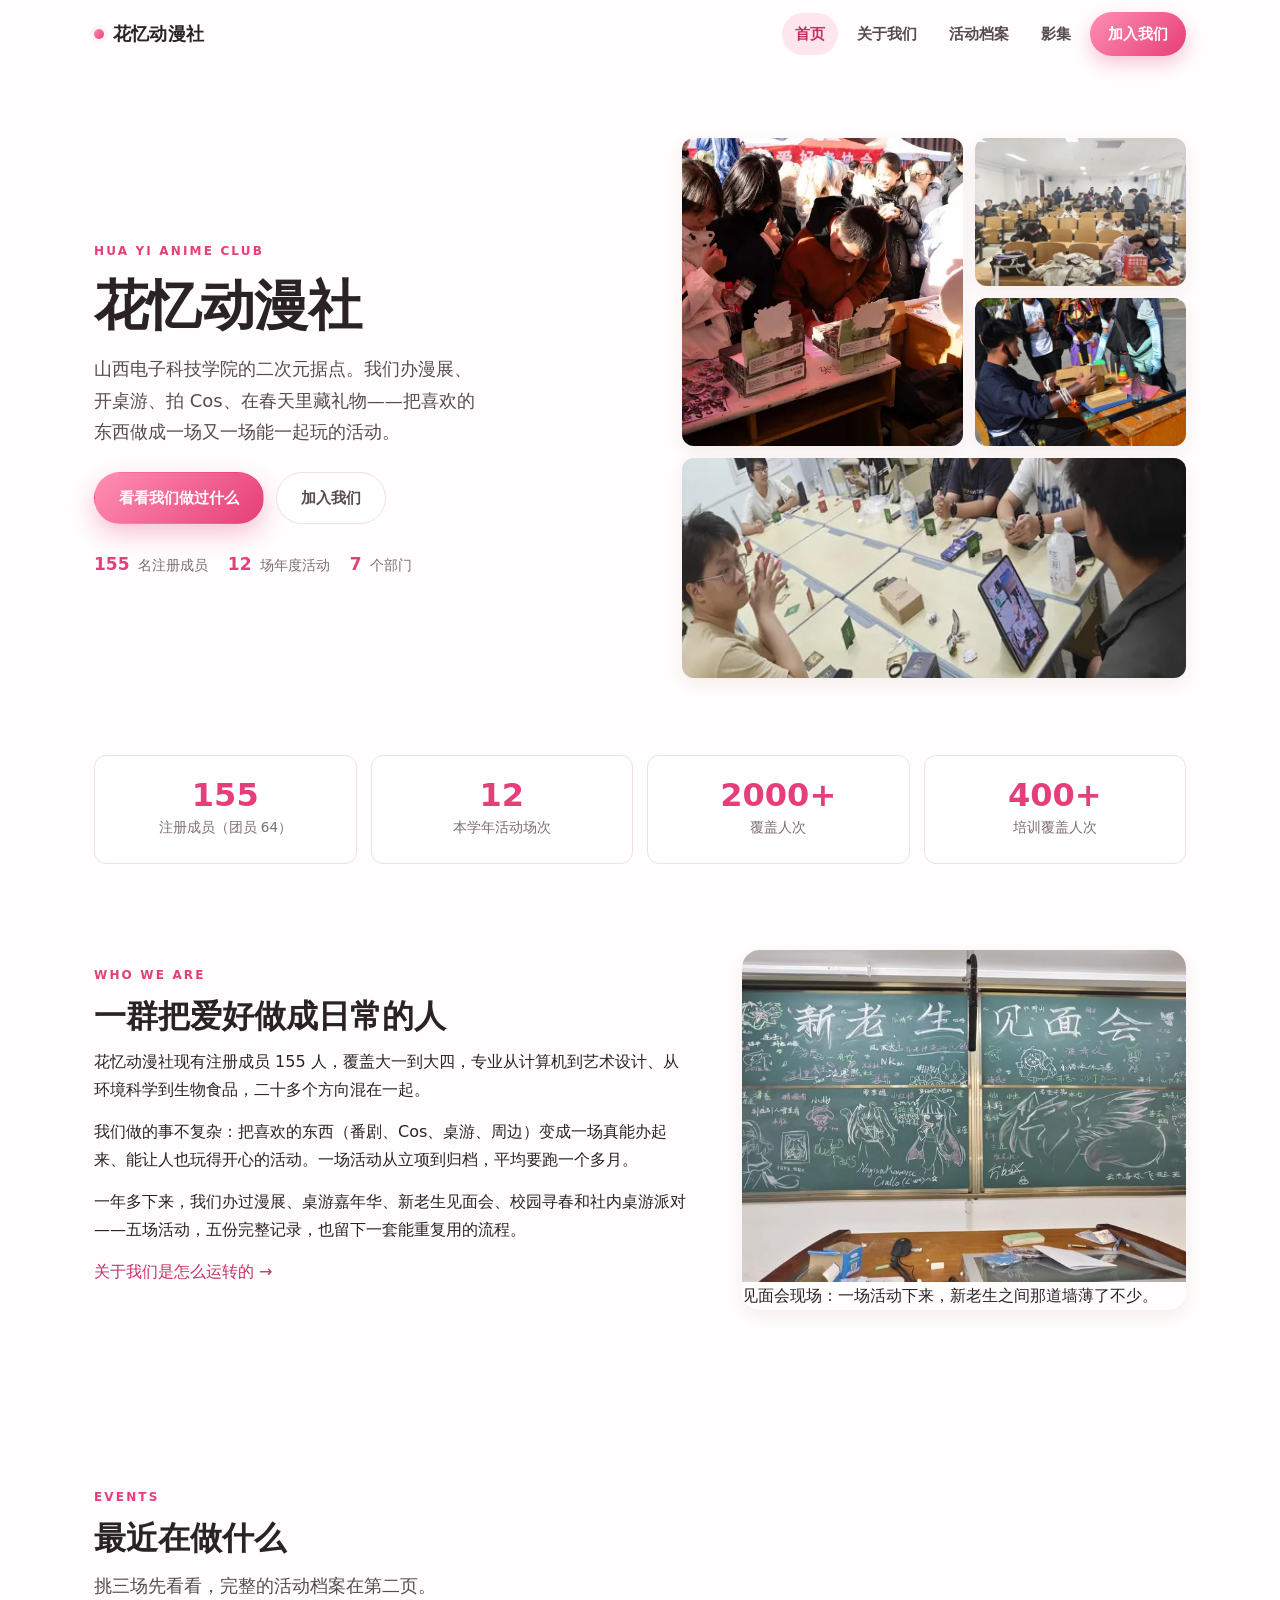
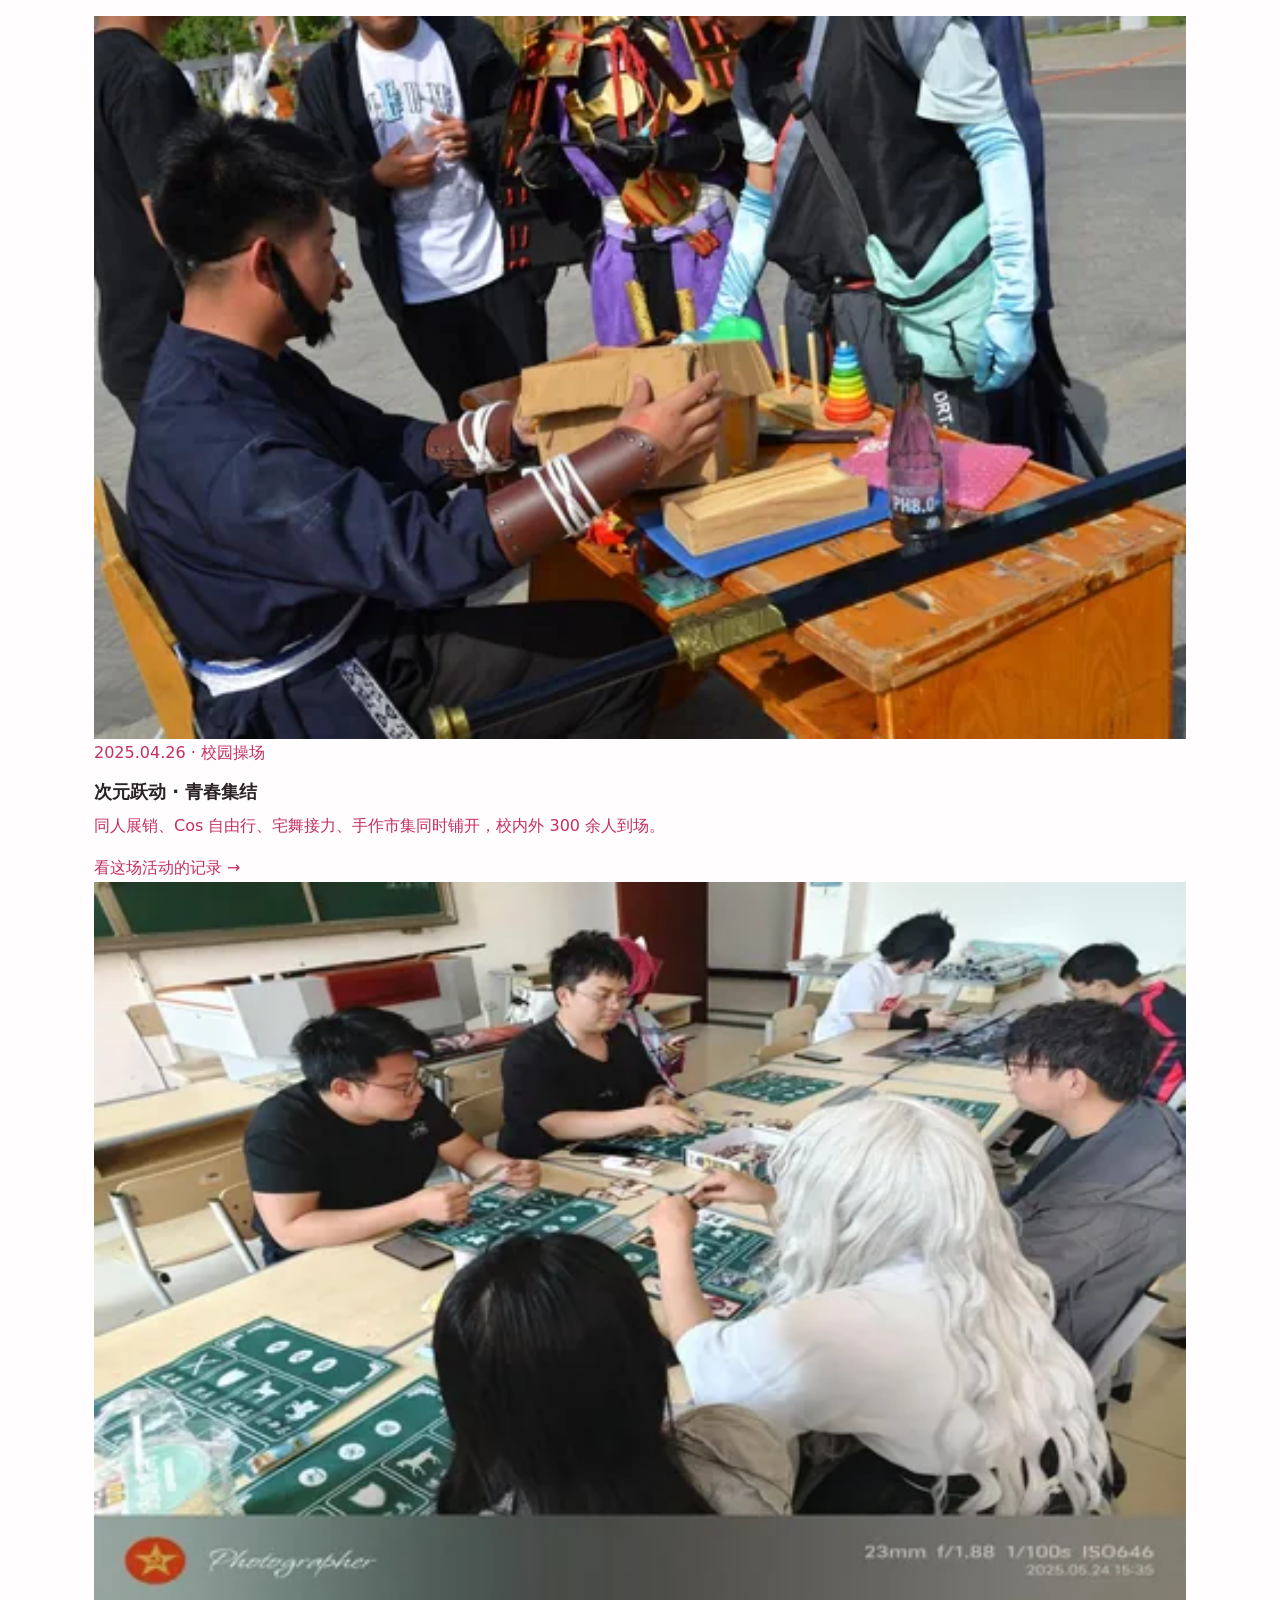
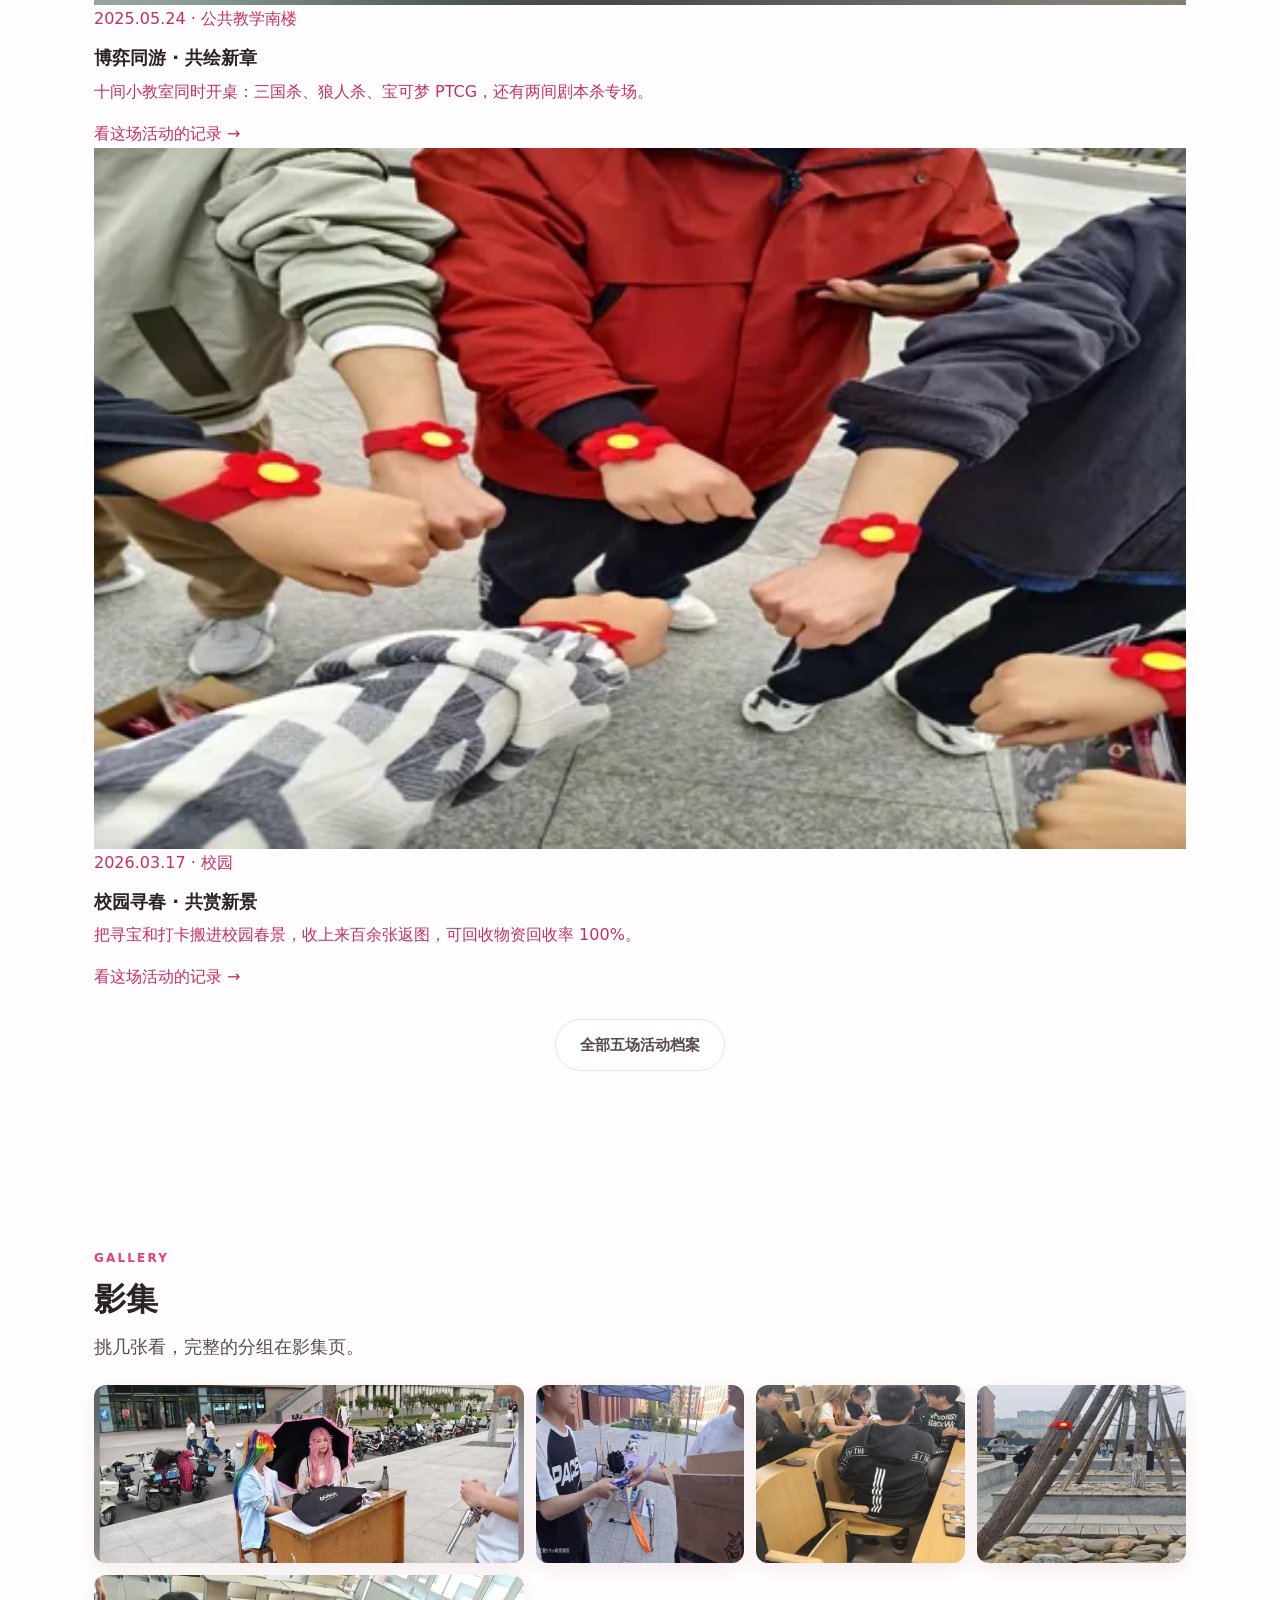
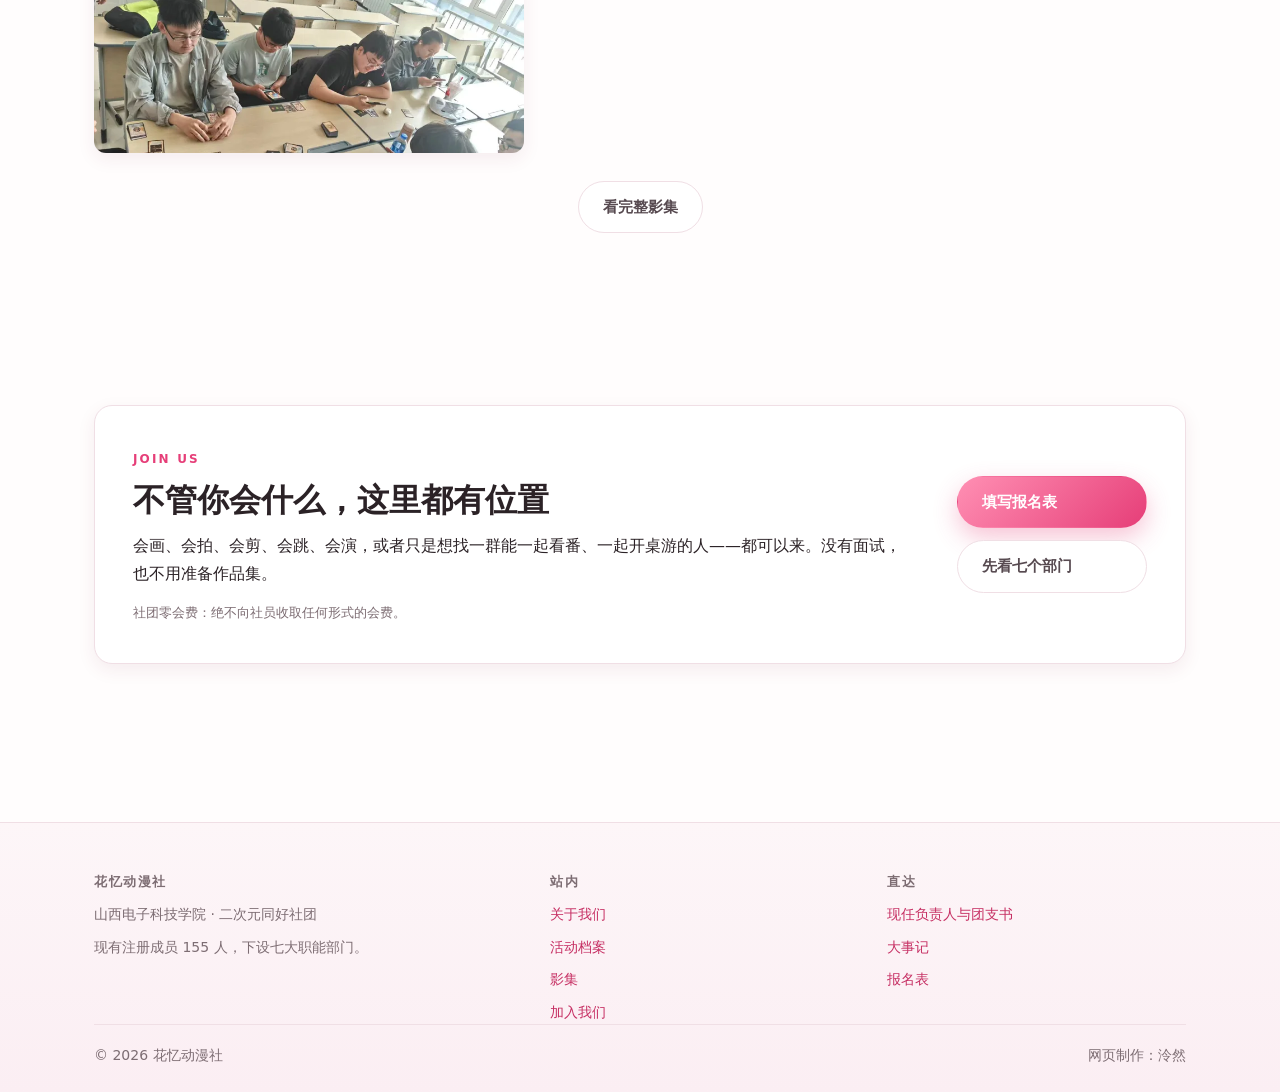
==== commit de241911: "v3: 文档核对活动信息 + 七个部门 + 2024 起大事记 + 18 张文档原图(WebP) + iOS/安卓适配" ====
--- a/index.html
+++ b/index.html
@@ -2,13 +2,14 @@
 <html lang="zh-CN">
 <head>
 <meta charset="UTF-8">
-<meta name="viewport" content="width=device-width, initial-scale=1.0">
+<meta name="viewport" content="width=device-width, initial-scale=1.0, viewport-fit=cover">
 <title>花忆动漫社 · 山西电子科技学院</title>
-<meta name="description" content="山西电子科技学院花忆动漫社：漫展、桌游、新老生见面会、赏春寻宝……一学期五场活动，把二次元搬进校园。活动档案每场一份记录。">
+<meta name="description" content="山西电子科技学院花忆动漫社：漫展、桌游、Cos、宅舞、绘画、配音、摄影。现有注册成员 155 人，本学年 12 场活动、覆盖 2000 余人次。">
 <meta property="og:type" content="website">
 <meta property="og:title" content="花忆动漫社 · 山西电子科技学院">
-<meta property="og:description" content="漫展、桌游、见面会、赏春寻宝——五场活动，一群把爱好做成日常的人。">
+<meta property="og:description" content="一个以动漫为核心的综合兴趣社团：漫展、桌游、Cos、宅舞、绘画、配音、摄影。">
 <meta property="og:image" content="images/og-cover.jpg">
+<meta name="theme-color" content="#fff4f7">
 <link rel="icon" href="images/og-cover.jpg">
 <script>document.documentElement.classList.add('js');</script>
 <link rel="stylesheet" href="style.css">
@@ -34,209 +35,191 @@
 
 <main id="main">
 
-  <!-- ============ 1. 首屏 ============ -->
+  <!-- 首屏 -->
   <section class="hero">
     <div class="container hero-grid">
       <div class="hero-copy">
         <p class="eyebrow">Hua Yi Anime Club</p>
         <h1>花忆动漫社</h1>
-        <p class="lead">山西电子科技学院的二次元据点。办漫展、开桌游、拍 Cos、在春天里藏礼物——把喜欢的东西做成一场又一场能一起玩的活动。</p>
-        <p class="btn-row">
-          <a class="btn btn-primary" href="activities.html">看活动档案</a>
+        <p class="lead">山西电子科技学院的二次元据点。我们办漫展、开桌游、拍 Cos、在春天里藏礼物——把喜欢的东西做成一场又一场能一起玩的活动。</p>
+        <div class="btn-row">
+          <a class="btn btn-primary" href="activities.html">看看我们做过什么</a>
           <a class="btn btn-ghost" href="join.html">加入我们</a>
-        </p>
+        </div>
         <ul class="hero-facts">
-          <li><b>110+</b>名正式社员</li>
-          <li><b>5</b>场已归档活动</li>
-          <li><b>4</b>个部门</li>
+          <li><b>155</b> 名注册成员</li>
+          <li><b>12</b> 场年度活动</li>
+          <li><b>7</b> 个部门</li>
         </ul>
       </div>
 
       <div class="hero-collage">
         <figure class="hc1">
-          <img src="images/opt/booth-03-1200.webp"
-               srcset="images/opt/booth-03-768.webp 768w, images/opt/booth-03-1200.webp 1200w, images/opt/booth-03-1600.webp 1600w"
-               sizes="(max-width: 900px) 92vw, 44vw"
-               width="1200" height="900" fetchpriority="high" decoding="async"
-               alt="招新摊位前，社员把周边递给排队的同学，身后立着等身立牌">
+          <img src="images/opt/booth-01-1200.webp"
+               srcset="images/opt/booth-01-768.webp 768w, images/opt/booth-01-1200.webp 1200w"
+               sizes="(max-width: 900px) 92vw, 300px"
+               width="1920" height="1280" fetchpriority="high" decoding="async"
+               alt="社团招新摊位前的同学">
         </figure>
         <figure class="hc2">
-          <img src="images/opt/booth-07-768.webp"
-               srcset="images/opt/booth-07-480.webp 480w, images/opt/booth-07-768.webp 768w, images/opt/booth-07-1200.webp 1200w"
-               sizes="(max-width: 900px) 45vw, 22vw"
-               width="1200" height="900" decoding="async"
-               alt="教室黑板上的粉笔画，写着活动主题与动漫角色">
+          <img src="images/opt/meet-1-768.webp"
+               srcset="images/opt/meet-1-480.webp 480w, images/opt/meet-1-768.webp 768w"
+               sizes="(max-width: 900px) 44vw, 150px"
+               width="1351" height="866" decoding="async"
+               alt="见面会现场的黑板报">
         </figure>
         <figure class="hc3">
-          <img src="images/opt/meet-03-768.webp"
-               srcset="images/opt/meet-03-480.webp 480w, images/opt/meet-03-768.webp 768w, images/opt/meet-03-1200.webp 1200w"
-               sizes="(max-width: 900px) 45vw, 22vw"
-               width="1200" height="900" decoding="async"
-               alt="教室里的桌游局，桌上摊着卡牌与零食">
+          <img src="images/opt/manzhan-1-768.webp"
+               srcset="images/opt/manzhan-1-480.webp 480w, images/opt/manzhan-1-768.webp 768w"
+               sizes="(max-width: 900px) 44vw, 150px"
+               width="1165" height="772" decoding="async"
+               alt="漫展现场的 Cos 社员">
         </figure>
         <figure class="hc4">
-          <img src="images/opt/event2-1200.webp"
-               srcset="images/opt/event2-768.webp 768w, images/opt/event2-1200.webp 1200w, images/opt/event2-1600.webp 1600w"
-               sizes="(max-width: 900px) 92vw, 44vw"
-               width="1600" height="720" decoding="async"
-               alt="户外展位前，社员举着社团展板合影">
-        </figure>
-      </div>
-    </div>
-  </section>
-
-  <!-- ============ 2. 数字条 ============ -->
-  <section class="section section--tight" aria-label="社团数据">
-    <div class="container">
-      <ul class="stats">
-        <li><b>110+</b><span>名正式社员</span></li>
-        <li><b>5</b><span>场已归档活动</span></li>
-        <li><b>4</b><span>个部门</span></li>
-        <li><b>100%</b><span>可回收物资回收率</span></li>
-      </ul>
-    </div>
-  </section>
-
-  <!-- ============ 3. 一句话简介 ============ -->
-  <section class="section section--alt" id="about-brief">
-    <div class="container brief">
-      <div>
-        <p class="eyebrow">Who we are</p>
-        <h2>一群把爱好做成日常的人</h2>
-        <p>花忆动漫社是一个以动漫、Cos、摄影与桌游为载体的学生社团。社员来自设计、艺术、摄影、配音等不同方向，分工明确，气氛融洽。</p>
-        <p>我们办活动的思路很简单：先让参与者觉得好玩，再让这件事能留下来。所以每场活动都会留返图、留总结、留复盘——一年下来，社团攒下的不只是照片，还有一套能重复用的流程。</p>
-        <dl>
-          <dt>现任团支书</dt>
-          <dd><span class="name-ph">【团支书姓名】</span></dd>
-          <dt>现任负责人</dt>
-          <dd><span class="name-ph">【负责人姓名】</span></dd>
-        </dl>
-        <p class="link-more"><a href="about.html">→ 关于我们、部门与大事记</a></p>
-      </div>
-      <figure>
-        <img src="images/opt/meet-02-1200.webp"
-             srcset="images/opt/meet-02-768.webp 768w, images/opt/meet-02-1200.webp 1200w"
-             sizes="(max-width: 900px) 92vw, 420px"
-             width="1200" height="900" loading="lazy" decoding="async"
-             alt="大教室黑板上的粉笔画全景">
-      </figure>
-    </div>
-  </section>
-
-  <!-- ============ 4. 精选三场 ============ -->
-  <section class="section" id="picks">
-    <div class="container">
-      <div class="section-head">
-        <p class="eyebrow">Highlights</p>
-        <h2>先看这三场</h2>
-        <p>一场把漫展搬进操场，一场让新老生坐在同一张桌子上，一场把礼物藏进了春天里。</p>
-      </div>
-
-      <div class="cards">
-        <a class="card" href="activities.html#manzhan">
-          <figure>
-            <img src="images/opt/booth-03-768.webp"
-                 srcset="images/opt/booth-03-480.webp 480w, images/opt/booth-03-768.webp 768w, images/opt/booth-03-1200.webp 1200w"
+          <img src="images/opt/zhuoyou-1-768.webp"
+               srcset="images/opt/zhuoyou-1-480.webp 480w, images/opt/zhuoyou-1-768.webp 768w"
+               sizes="(max-width: 900px) 92vw, 300px"
+               width="1165" height="772" decoding="async"
+               alt="桌游活动现场">
+        </figure>
+      </div>
+    </div>
+  </section>
+
+  <!-- 数字 -->
+  <section class="stats-band" aria-label="社团数据">
+    <ul class="container stats">
+      <li class="stat"><b>155</b><span>注册成员（团员 64）</span></li>
+      <li class="stat"><b>12</b><span>本学年活动场次</span></li>
+      <li class="stat"><b>2000+</b><span>覆盖人次</span></li>
+      <li class="stat"><b>400+</b><span>培训覆盖人次</span></ul>
+    </div>
+  </section>
+
+  <!-- 简介 -->
+  <section class="section">
+    <div class="container">
+      <div class="brief">
+        <div>
+          <p class="eyebrow">Who we are</p>
+          <h2>一群把爱好做成日常的人</h2>
+          <p>花忆动漫社现有注册成员 155 人，覆盖大一到大四，专业从计算机到艺术设计、从环境科学到生物食品，二十多个方向混在一起。</p>
+          <p>我们做的事不复杂：把喜欢的东西（番剧、Cos、桌游、周边）变成一场真能办起来、能让人也玩得开心的活动。一场活动从立项到归档，平均要跑一个多月。</p>
+          <p>一年多下来，我们办过漫展、桌游嘉年华、新老生见面会、校园寻春和社内桌游派对——五场活动，五份完整记录，也留下一套能重复用的流程。</p>
+          <p><a class="text-link" href="about.html">关于我们是怎么运转的 →</a></p>
+        </div>
+        <figure>
+          <img src="images/opt/meet-2-1200.webp"
+               srcset="images/opt/meet-2-768.webp 768w, images/opt/meet-2-1200.webp 1200w"
+               sizes="(max-width: 900px) 92vw, 520px"
+               width="1350" height="866" loading="lazy" decoding="async"
+               alt="见面会现场社员围坐">
+          <figcaption>见面会现场：一场活动下来，新老生之间那道墙薄了不少。</figcaption>
+        </figure>
+      </div>
+    </div>
+  </section>
+
+  <!-- 三场活动 -->
+  <section class="section section-alt">
+    <div class="container">
+      <p class="eyebrow">Events</p>
+      <h2>最近在做什么</h2>
+      <p class="lead">挑三场先看看，完整的活动档案在第二页。</p>
+      <div class="picks">
+        <article class="pick">
+          <a href="activities.html#manzhan">
+            <img src="images/opt/manzhan-1-768.webp"
+                 srcset="images/opt/manzhan-1-480.webp 480w, images/opt/manzhan-1-768.webp 768w"
                  sizes="(max-width: 760px) 92vw, 340px"
-                 width="1200" height="900" loading="lazy" decoding="async"
-                 alt="招新摊位前，社员正在给同学介绍周边">
-          </figure>
-          <div class="card-body">
-            <p class="card-meta"><span>2025.04.26</span><span>学校操场</span></p>
-            <h3>次元跃动 · 青春集结</h3>
-            <p>社团第一次把漫展整个搬到操场：Coser 展示、摄影创作、三个社团联动游戏，一天轮着上。</p>
-          </div>
-        </a>
-
-        <a class="card" href="activities.html#meet">
-          <figure>
-            <img src="images/opt/booth-07-768.webp"
-                 srcset="images/opt/booth-07-480.webp 480w, images/opt/booth-07-768.webp 768w, images/opt/booth-07-1200.webp 1200w"
+                 width="1165" height="772" loading="lazy" decoding="async"
+                 alt="校园漫展现场">
+            <div class="pick-body">
+              <p class="pick-meta">2025.04.26 · 校园操场</p>
+              <h3>次元跃动 · 青春集结</h3>
+              <p>同人展销、Cos 自由行、宅舞接力、手作市集同时铺开，校内外 300 余人到场。</p>
+              <span class="pick-more">看这场活动的记录 →</span>
+            </div>
+          </a>
+        </article>
+
+        <article class="pick">
+          <a href="activities.html#boyi">
+            <img src="images/opt/zhuoyou-2-768.webp"
+                 srcset="images/opt/zhuoyou-2-480.webp 480w, images/opt/zhuoyou-2-768.webp 768w"
                  sizes="(max-width: 760px) 92vw, 340px"
-                 width="1200" height="900" loading="lazy" decoding="async"
-                 alt="黑板上画着新老生见面会的粉笔标题与动漫人物">
-          </figure>
-          <div class="card-body">
-            <p class="card-meta"><span>2025.12.06</span><span>公共教学南楼 311</span></p>
-            <h3>新老生见面会 · 次元初遇</h3>
-            <p>谷子接龙破冰、你画我猜热场、粉笔墙和桌游区留人。人均认识了 2.4 位同好。</p>
-          </div>
-        </a>
-
-        <a class="card" href="activities.html#shangchun">
-          <figure>
-            <img src="images/opt/booth-02-768.webp"
-                 srcset="images/opt/booth-02-480.webp 480w, images/opt/booth-02-768.webp 768w, images/opt/booth-02-1200.webp 1200w"
+                 width="1165" height="772" loading="lazy" decoding="async"
+                 alt="桌游嘉年华现场">
+            <div class="pick-body">
+              <p class="pick-meta">2025.05.24 · 公共教学南楼</p>
+              <h3>博弈同游 · 共绘新章</h3>
+              <p>十间小教室同时开桌：三国杀、狼人杀、宝可梦 PTCG，还有两间剧本杀专场。</p>
+              <span class="pick-more">看这场活动的记录 →</span>
+            </div>
+          </a>
+        </article>
+
+        <article class="pick">
+          <a href="activities.html#shangchun">
+            <img src="images/opt/spring-1-768.webp"
+                 srcset="images/opt/spring-1-480.webp 480w, images/opt/spring-1-768.webp 768w"
                  sizes="(max-width: 760px) 92vw, 340px"
-                 width="1200" height="900" loading="lazy" decoding="async"
-                 alt="活动展位外排起的长队，远处是教学楼">
-          </figure>
-          <div class="card-body">
-            <p class="card-meta"><span>2026.03.17</span><span>校园春景区</span></p>
-            <h3>校园寻春 · 共赏新景</h3>
-            <p>把礼品藏进草坪、花坛和教学楼周边，让师生自己去找。收到春日打卡返图一百多张。</p>
-          </div>
-        </a>
-      </div>
-    </div>
-  </section>
-
-  <!-- ============ 5. 图片墙 ============ -->
-  <section class="section section--alt" id="wall">
-    <div class="container">
-      <div class="section-head">
-        <p class="eyebrow">Gallery</p>
-        <h2>社团日常的九个切面</h2>
-        <p>摊位、黑板、教室、操场——都是我们自己拍的。</p>
-      </div>
-
-      <div class="wall">
-        <a href="images/booth-01.png" data-lightbox data-caption="招新桌前的同学，桌上堆着周边盒" data-alt="招新桌前的同学，桌上堆着周边盒" class="w2">
-          <img src="images/opt/booth-01-768.webp" srcset="images/opt/booth-01-480.webp 480w, images/opt/booth-01-768.webp 768w, images/opt/booth-01-1200.webp 1200w" sizes="(max-width: 560px) 46vw, (max-width: 900px) 30vw, 380px" width="1200" height="800" loading="lazy" decoding="async" alt="招新桌前的同学，桌上堆着周边盒">
-        </a>
-        <a href="images/event3.jpg" data-lightbox data-caption="两位 Coser 在校道上完成拍摄" data-alt="两位 Coser 在校道上完成拍摄" class="h2">
-          <img src="images/opt/event3-768.webp" srcset="images/opt/event3-480.webp 480w, images/opt/event3-768.webp 768w" sizes="(max-width: 560px) 46vw, (max-width: 900px) 30vw, 178px" width="768" height="1156" loading="lazy" decoding="async" alt="两位 Coser 在校道上完成拍摄">
-        </a>
-        <a href="images/booth-02.png" data-lightbox data-caption="活动展位外排起的长队" data-alt="活动展位外排起的长队">
-          <img src="images/opt/booth-02-768.webp" srcset="images/opt/booth-02-480.webp 480w, images/opt/booth-02-768.webp 768w" sizes="(max-width: 560px) 46vw, (max-width: 900px) 30vw, 178px" width="1200" height="800" loading="lazy" decoding="async" alt="活动展位外排起的长队">
-        </a>
-        <a href="images/booth-04.png" data-lightbox data-caption="摊位上的一排周边与桌上立牌" data-alt="摊位上的一排周边与桌上立牌" class="w2">
-          <img src="images/opt/booth-04-768.webp" srcset="images/opt/booth-04-480.webp 480w, images/opt/booth-04-768.webp 768w, images/opt/booth-04-1200.webp 1200w" sizes="(max-width: 560px) 46vw, (max-width: 900px) 30vw, 380px" width="1200" height="675" loading="lazy" decoding="async" alt="摊位上的一排周边与桌上立牌">
-        </a>
-        <a href="images/meet-01.jpg" data-lightbox data-caption="大教室里坐满了参加活动的同学" data-alt="大教室里坐满了参加活动的同学">
-          <img src="images/opt/meet-01-768.webp" srcset="images/opt/meet-01-480.webp 480w, images/opt/meet-01-768.webp 768w" sizes="(max-width: 560px) 46vw, (max-width: 900px) 30vw, 178px" width="1200" height="900" loading="lazy" decoding="async" alt="大教室里坐满了参加活动的同学">
-        </a>
-        <a href="images/booth-05.png" data-lightbox data-caption="阶梯教室里的同学们" data-alt="阶梯教室里的同学们">
-          <img src="images/opt/booth-05-768.webp" srcset="images/opt/booth-05-480.webp 480w, images/opt/booth-05-768.webp 768w" sizes="(max-width: 560px) 46vw, (max-width: 900px) 30vw, 178px" width="1200" height="900" loading="lazy" decoding="async" alt="阶梯教室里的同学们">
-        </a>
-        <a href="images/event1.jpg" data-lightbox data-caption="白天活动展位前的集体合影" data-alt="白天活动展位前的集体合影" class="w2">
-          <img src="images/opt/event1-768.webp" srcset="images/opt/event1-480.webp 480w, images/opt/event1-768.webp 768w, images/opt/event1-1200.webp 1200w" sizes="(max-width: 560px) 46vw, (max-width: 900px) 30vw, 380px" width="1200" height="675" loading="lazy" decoding="async" alt="白天活动展位前的集体合影">
-        </a>
-        <a href="images/booth-08.jpg" data-lightbox data-caption="收摊后的操场合影" data-alt="收摊后的操场合影">
-          <img src="images/opt/booth-08-768.webp" srcset="images/opt/booth-08-480.webp 480w, images/opt/booth-08-768.webp 768w, images/opt/booth-08-1200.webp 1200w" sizes="(max-width: 560px) 46vw, (max-width: 900px) 30vw, 178px" width="1200" height="800" loading="lazy" decoding="async" alt="收摊后的操场合影">
-        </a>
-        <a href="images/meet-02.jpg" data-lightbox data-caption="大教室的黑板报" data-alt="大教室的黑板报">
-          <img src="images/opt/meet-02-768.webp" srcset="images/opt/meet-02-480.webp 480w, images/opt/meet-02-768.webp 768w" sizes="(max-width: 560px) 46vw, (max-width: 900px) 30vw, 178px" width="1200" height="900" loading="lazy" decoding="async" alt="大教室的黑板报">
-        </a>
-      </div>
-
-      <p class="link-more"><a href="gallery.html">看全部影集 →</a></p>
-    </div>
-  </section>
-
-  <!-- ============ 6. 加入 CTA ============ -->
-  <section class="section" id="join-cta">
-    <div class="container">
-      <div class="next-up">
+                 width="1351" height="866" loading="lazy" decoding="async"
+                 alt="校园寻春活动现场">
+            <div class="pick-body">
+              <p class="pick-meta">2026.03.17 · 校园</p>
+              <h3>校园寻春 · 共赏新景</h3>
+              <p>把寻宝和打卡搬进校园春景，收上来百余张返图，可回收物资回收率 100%。</p>
+              <span class="pick-more">看这场活动的记录 →</span>
+            </div>
+          </a>
+        </article>
+      </div>
+      <p class="center-more"><a class="btn btn-ghost" href="activities.html">全部五场活动档案</a></p>
+    </div>
+  </section>
+
+  <!-- 影集 -->
+  <section class="section">
+    <div class="container">
+      <p class="eyebrow">Gallery</p>
+      <h2>影集</h2>
+      <p class="lead">挑几张看，完整的分组在影集页。</p>
+      <div class="wall wall--preview">
+        <a class="w2" href="gallery.html#manzhan">
+          <img src="images/opt/manzhan-2-768.webp" width="1165" height="772" loading="lazy" decoding="async" alt="漫展现场">
+        </a>
+        <a href="gallery.html#boyi">
+          <img src="images/opt/zhuoyou-3-768.webp" width="1165" height="772" loading="lazy" decoding="async" alt="桌游现场">
+        </a>
+        <a href="gallery.html#meet">
+          <img src="images/opt/meet-3-768.webp" width="1350" height="866" loading="lazy" decoding="async" alt="见面会现场">
+        </a>
+        <a href="gallery.html#shangchun">
+          <img src="images/opt/spring-2-768.webp" width="1351" height="866" loading="lazy" decoding="async" alt="校园寻春">
+        </a>
+        <a class="w2" href="gallery.html#zhuoyou">
+          <img src="images/opt/party-1-768.webp" width="1235" height="951" loading="lazy" decoding="async" alt="桌游派对">
+        </a>
+      </div>
+      <p class="center-more"><a class="btn btn-ghost" href="gallery.html">看完整影集</a></p>
+    </div>
+  </section>
+
+  <!-- 加入 -->
+  <section class="section section-alt" id="join">
+    <div class="container">
+      <div class="cta-card">
         <div>
           <p class="eyebrow">Join us</p>
-          <h3>下一次，希望你也在场</h3>
-          <p>不管你是会画、会拍、会剪，还是只想找一群能一起看番的人，这里都有位置。</p>
-        </div>
-        <p class="btn-row">
-          <a class="btn btn-primary" href="join.html">我要加入</a>
-          <a class="btn btn-ghost" href="activities.html">先看活动档案</a>
-        </p>
+          <h2>不管你会什么，这里都有位置</h2>
+          <p>会画、会拍、会剪、会跳、会演，或者只是想找一群能一起看番、一起开桌游的人——都可以来。没有面试，也不用准备作品集。</p>
+          <p class="small-note">社团零会费：绝不向社员收取任何形式的会费。</p>
+        </div>
+        <div class="cta-actions">
+          <a class="btn btn-primary" href="join.html#form">填写报名表</a>
+          <a class="btn btn-ghost" href="about.html#departments">先看七个部门</a>
+        </div>
       </div>
     </div>
   </section>
@@ -249,7 +232,7 @@
       <div>
         <h4>花忆动漫社</h4>
         <p>山西电子科技学院 · 二次元同好社团</p>
-        <p>漫展、桌游、Cos、见面会，一学期五场活动。</p>
+        <p>现有注册成员 155 人，下设七大职能部门。</p>
       </div>
       <div>
         <h4>站内</h4>
@@ -264,7 +247,7 @@
         <h4>直达</h4>
         <ul>
           <li><a href="about.html#team">现任负责人与团支书</a></li>
-          <li><a href="activities.html#next">下一场活动</a></li>
+          <li><a href="about.html#timeline">大事记</a></li>
           <li><a href="join.html#form">报名表</a></li>
         </ul>
       </div>
@@ -275,14 +258,6 @@
 
 <button class="to-top" id="to-top" aria-label="回到顶部">↑</button>
 
-<div class="lightbox" id="lightbox" hidden>
-  <button class="lb-close" type="button" aria-label="关闭大图">✕</button>
-  <div>
-    <img src="" alt="">
-    <p class="lb-cap"></p>
-  </div>
-</div>
-
 <script src="script.js" defer></script>
 </body>
 </html>
--- a/style.css
+++ b/style.css
@@ -776,3 +776,130 @@
   body { background: #fff; color: #000; }
   .hero-collage, .wall { break-inside: avoid; }
 }
+
+/* ---------- 20. 组件补充（七个部门 / 报名 / 影集分组） ---------- */
+.dept-grid {
+  display: grid;
+  grid-template-columns: repeat(auto-fit, minmax(240px, 1fr));
+  gap: 14px;
+  margin-top: 24px;
+}
+.dept-grid .dept {
+  background: var(--white);
+  border: 1px solid var(--line);
+  border-radius: var(--radius-sm);
+  padding: 18px 18px 16px;
+  box-shadow: var(--shadow-sm);
+}
+.dept-grid .dept b { display: block; color: var(--pink-900); font-size: 15px; margin-bottom: 6px; }
+.dept-grid .dept p { margin: 0; font-size: 14px; color: var(--muted); line-height: 1.7; }
+
+.gal-section + .gal-section { padding-top: 0; }
+.gal-meta { font-size: 13px; color: var(--muted); margin: -2px 0 18px; }
+.wall--preview { margin-top: 22px; }
+
+.signup {
+  display: grid;
+  grid-template-columns: minmax(0, 1fr) minmax(0, .82fr);
+  gap: clamp(24px, 4vw, 48px);
+  align-items: start;
+  margin-top: 26px;
+}
+.join-form {
+  background: var(--white);
+  border: 1px solid var(--line);
+  border-radius: var(--radius);
+  padding: clamp(18px, 3vw, 28px);
+  box-shadow: var(--shadow-sm);
+}
+.signup-aside h3 { margin: 0 0 10px; font-size: 17px; color: var(--pink-900); }
+.signup-aside h3:not(:first-child) { margin-top: 26px; }
+.signup-aside p { margin: 0 0 10px; font-size: 14px; color: var(--ink-soft); }
+.tbd { color: var(--pink-600); font-weight: 700; }
+.small-note { font-size: 13px; color: var(--muted); line-height: 1.75; margin: 10px 0 0; }
+.center-more { text-align: center; margin: 28px 0 0; }
+.cta-card {
+  display: grid;
+  grid-template-columns: minmax(0, 1fr) auto;
+  gap: clamp(20px, 4vw, 44px);
+  align-items: center;
+  background: var(--white);
+  border: 1px solid var(--line);
+  border-radius: var(--radius);
+  padding: clamp(22px, 4vw, 38px);
+  box-shadow: var(--shadow-sm);
+}
+.cta-actions { display: flex; flex-direction: column; gap: 12px; min-width: 190px; }
+.two-col-media { display: grid; gap: 16px; }
+.two-col-media figure { margin: 0; }
+.two-col-media figcaption { font-size: 13px; color: var(--muted); margin-top: 8px; }
+.contact-list { list-style: none; margin: 0 0 12px; padding: 0; }
+.contact-list li { font-size: 14px; color: var(--ink-soft); margin-bottom: 8px; }
+.timeline .is-next time { color: var(--pink-600); }
+
+/* ---------- 21. 移动端 / iOS / 安卓 ---------- */
+html {
+  -webkit-text-size-adjust: 100%;
+  text-size-adjust: 100%;
+}
+body { overscroll-behavior-y: contain; }
+
+.btn,
+.act-tab,
+.menu-toggle,
+.to-top,
+.pick a { touch-action: manipulation; -webkit-tap-highlight-color: transparent; }
+.btn { min-height: 44px; }
+.act-tab { min-height: 44px; }
+.menu-toggle { min-width: 44px; min-height: 44px; }
+
+/* iOS 刘海与底部 home indicator */
+.site-header { padding-top: env(safe-area-inset-top, 0px); }
+.container {
+  padding-left: max(24px, env(safe-area-inset-left, 0px));
+  padding-right: max(24px, env(safe-area-inset-right, 0px));
+}
+.site-footer { padding-bottom: calc(16px + env(safe-area-inset-bottom, 0px)); }
+.lightbox {
+  padding: calc(20px + env(safe-area-inset-top, 0px)) max(14px, env(safe-area-inset-right, 0px))
+           calc(20px + env(safe-area-inset-bottom, 0px)) max(14px, env(safe-area-inset-left, 0px));
+}
+.lightbox .lb-close { top: calc(10px + env(safe-area-inset-top, 0px)); right: max(10px, env(safe-area-inset-right, 0px)); }
+
+/* iOS 输入框不自动放大 */
+.field input,
+.field select,
+.field textarea { font-size: 16px; }
+
+@media (max-width: 900px) {
+  .signup { grid-template-columns: 1fr; }
+  .cta-card { grid-template-columns: 1fr; }
+  .cta-actions { flex-direction: row; flex-wrap: wrap; min-width: 0; }
+  .two-col-media { grid-template-columns: 1fr 1fr; }
+}
+
+@media (max-width: 760px) {
+  .container { padding-left: max(18px, env(safe-area-inset-left, 0px)); padding-right: max(18px, env(safe-area-inset-right, 0px)); }
+  .signup-aside h3:not(:first-child) { margin-top: 20px; }
+  .dept-grid { grid-template-columns: repeat(auto-fit, minmax(200px, 1fr)); }
+  .gal-section + .gal-section { padding-top: 0; }
+  .hero-collage { margin-top: 8px; }
+}
+
+@media (max-width: 560px) {
+  .dept-grid { grid-template-columns: 1fr; }
+  .two-col-media { grid-template-columns: 1fr; }
+  .stats .stat b { font-size: 24px; }
+  .cta-actions { flex-direction: column; }
+  .cta-actions .btn { width: 100%; }
+}
+
+/* 横屏矮屏（手机横放） */
+@media (max-height: 480px) and (orientation: landscape) {
+  .hero { padding-top: 28px; padding-bottom: 34px; }
+  .page-hero { padding-top: calc(var(--header-h) + 24px); padding-bottom: 26px; }
+}
+
+/* .stats 作为容器时保留居中与左右留白 */
+.container.stats { margin: 0 auto; padding: 0 24px; }
+@media (max-width: 760px) { .container.stats { padding: 0 18px; } }
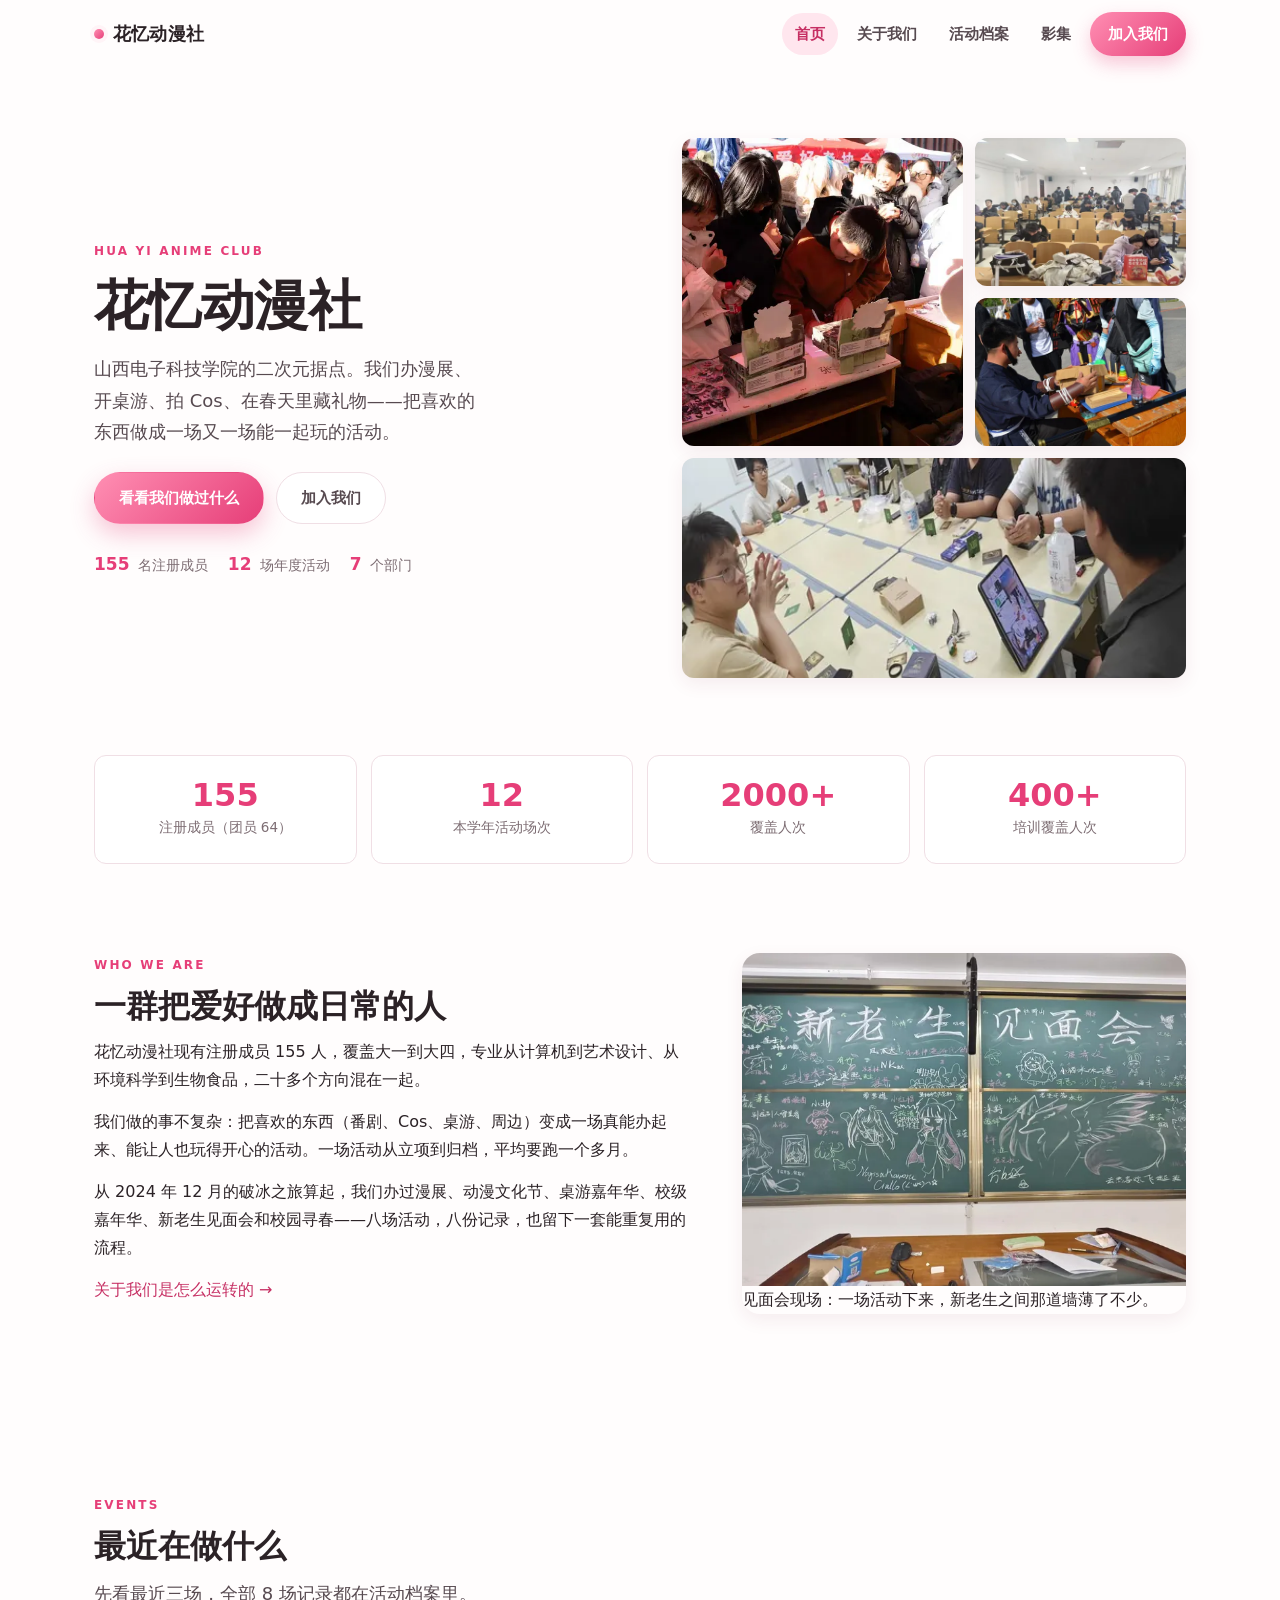
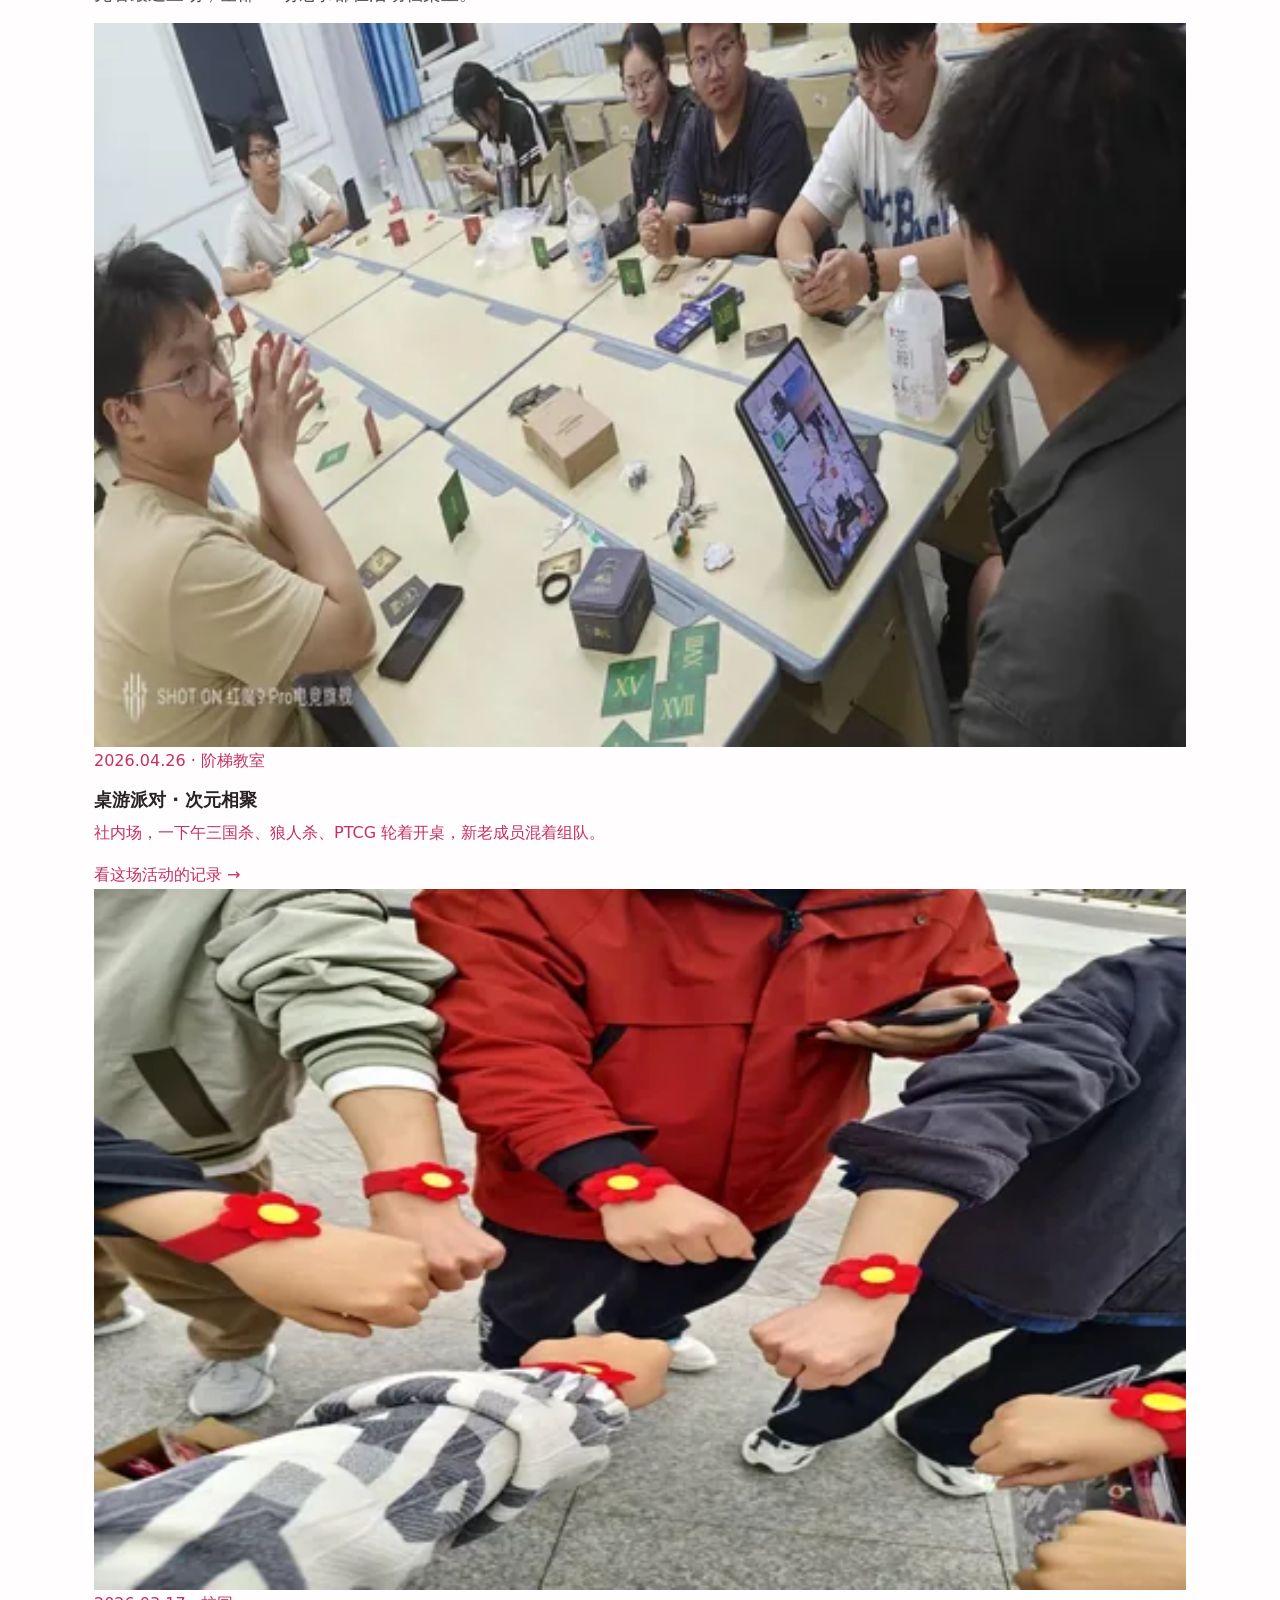
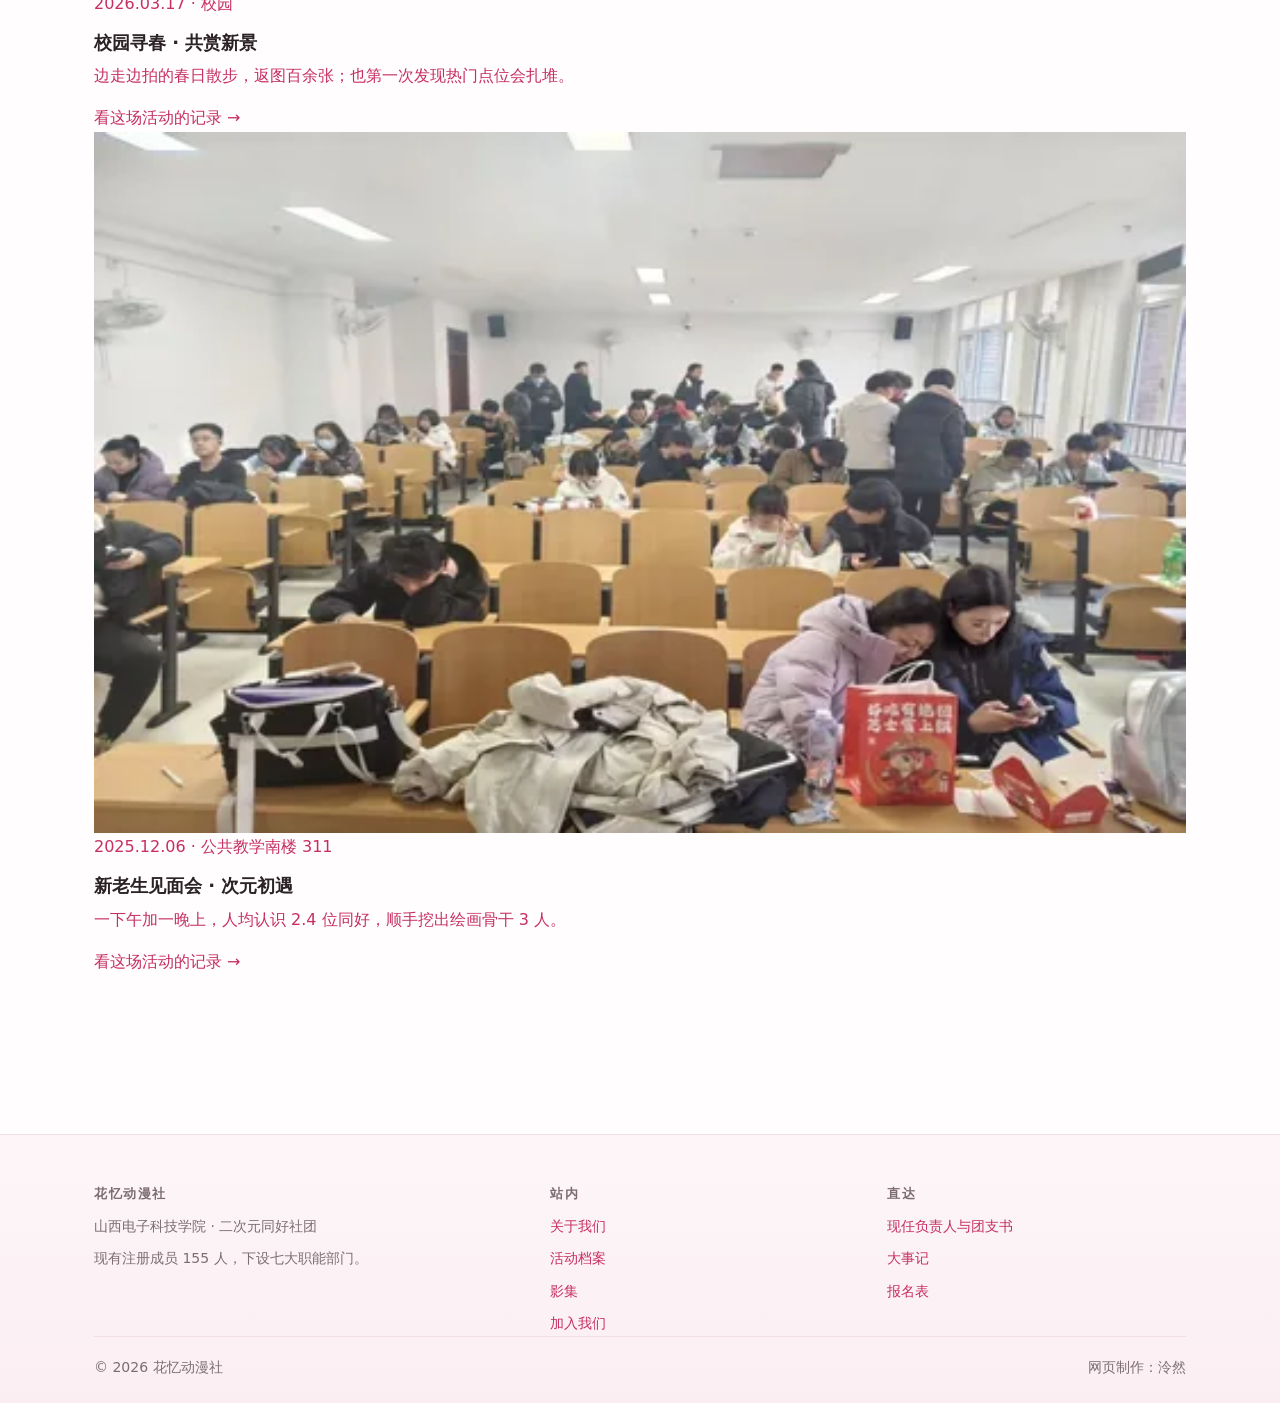
==== commit fe17cbfd: "v4: 首页活动按最新排序、活动档案扩到 8 场（含 2024 破冰之旅/2025 动漫文化节/校级嘉年华）、手机端首屏四图等大、修 stats 闭合" ====
--- a/index.html
+++ b/index.html
@@ -92,8 +92,8 @@
       <li class="stat"><b>155</b><span>注册成员（团员 64）</span></li>
       <li class="stat"><b>12</b><span>本学年活动场次</span></li>
       <li class="stat"><b>2000+</b><span>覆盖人次</span></li>
-      <li class="stat"><b>400+</b><span>培训覆盖人次</span></ul>
-    </div>
+      <li class="stat"><b>400+</b><span>培训覆盖人次</span></li>
+    </ul>
   </section>
 
   <!-- 简介 -->
@@ -105,7 +105,7 @@
           <h2>一群把爱好做成日常的人</h2>
           <p>花忆动漫社现有注册成员 155 人，覆盖大一到大四，专业从计算机到艺术设计、从环境科学到生物食品，二十多个方向混在一起。</p>
           <p>我们做的事不复杂：把喜欢的东西（番剧、Cos、桌游、周边）变成一场真能办起来、能让人也玩得开心的活动。一场活动从立项到归档，平均要跑一个多月。</p>
-          <p>一年多下来，我们办过漫展、桌游嘉年华、新老生见面会、校园寻春和社内桌游派对——五场活动，五份完整记录，也留下一套能重复用的流程。</p>
+          <p>从 2024 年 12 月的破冰之旅算起，我们办过漫展、动漫文化节、桌游嘉年华、校级嘉年华、新老生见面会和校园寻春——八场活动，八份记录，也留下一套能重复用的流程。</p>
           <p><a class="text-link" href="about.html">关于我们是怎么运转的 →</a></p>
         </div>
         <figure>
@@ -125,35 +125,19 @@
     <div class="container">
       <p class="eyebrow">Events</p>
       <h2>最近在做什么</h2>
-      <p class="lead">挑三场先看看，完整的活动档案在第二页。</p>
+      <p class="lead">先看最近三场，全部 8 场记录都在活动档案里。</p>
       <div class="picks">
         <article class="pick">
-          <a href="activities.html#manzhan">
-            <img src="images/opt/manzhan-1-768.webp"
-                 srcset="images/opt/manzhan-1-480.webp 480w, images/opt/manzhan-1-768.webp 768w"
+          <a href="activities.html#zhuoyou">
+            <img src="images/opt/zhuoyou-1-768.webp"
+                 srcset="images/opt/zhuoyou-1-480.webp 480w, images/opt/zhuoyou-1-768.webp 768w"
                  sizes="(max-width: 760px) 92vw, 340px"
                  width="1165" height="772" loading="lazy" decoding="async"
-                 alt="校园漫展现场">
+                 alt="桌游派对现场">
             <div class="pick-body">
-              <p class="pick-meta">2025.04.26 · 校园操场</p>
-              <h3>次元跃动 · 青春集结</h3>
-              <p>同人展销、Cos 自由行、宅舞接力、手作市集同时铺开，校内外 300 余人到场。</p>
-              <span class="pick-more">看这场活动的记录 →</span>
-            </div>
-          </a>
-        </article>
-
-        <article class="pick">
-          <a href="activities.html#boyi">
-            <img src="images/opt/zhuoyou-2-768.webp"
-                 srcset="images/opt/zhuoyou-2-480.webp 480w, images/opt/zhuoyou-2-768.webp 768w"
-                 sizes="(max-width: 760px) 92vw, 340px"
-                 width="1165" height="772" loading="lazy" decoding="async"
-                 alt="桌游嘉年华现场">
-            <div class="pick-body">
-              <p class="pick-meta">2025.05.24 · 公共教学南楼</p>
-              <h3>博弈同游 · 共绘新章</h3>
-              <p>十间小教室同时开桌：三国杀、狼人杀、宝可梦 PTCG，还有两间剧本杀专场。</p>
+              <p class="pick-meta">2026.04.26 · 阶梯教室</p>
+              <h3>桌游派对 · 次元相聚</h3>
+              <p>社内场，一下午三国杀、狼人杀、PTCG 轮着开桌，新老成员混着组队。</p>
               <span class="pick-more">看这场活动的记录 →</span>
             </div>
           </a>
@@ -169,57 +153,27 @@
             <div class="pick-body">
               <p class="pick-meta">2026.03.17 · 校园</p>
               <h3>校园寻春 · 共赏新景</h3>
-              <p>把寻宝和打卡搬进校园春景，收上来百余张返图，可回收物资回收率 100%。</p>
+              <p>边走边拍的春日散步，返图百余张；也第一次发现热门点位会扎堆。</p>
               <span class="pick-more">看这场活动的记录 →</span>
             </div>
           </a>
         </article>
-      </div>
-      <p class="center-more"><a class="btn btn-ghost" href="activities.html">全部五场活动档案</a></p>
-    </div>
-  </section>
-
-  <!-- 影集 -->
-  <section class="section">
-    <div class="container">
-      <p class="eyebrow">Gallery</p>
-      <h2>影集</h2>
-      <p class="lead">挑几张看，完整的分组在影集页。</p>
-      <div class="wall wall--preview">
-        <a class="w2" href="gallery.html#manzhan">
-          <img src="images/opt/manzhan-2-768.webp" width="1165" height="772" loading="lazy" decoding="async" alt="漫展现场">
-        </a>
-        <a href="gallery.html#boyi">
-          <img src="images/opt/zhuoyou-3-768.webp" width="1165" height="772" loading="lazy" decoding="async" alt="桌游现场">
-        </a>
-        <a href="gallery.html#meet">
-          <img src="images/opt/meet-3-768.webp" width="1350" height="866" loading="lazy" decoding="async" alt="见面会现场">
-        </a>
-        <a href="gallery.html#shangchun">
-          <img src="images/opt/spring-2-768.webp" width="1351" height="866" loading="lazy" decoding="async" alt="校园寻春">
-        </a>
-        <a class="w2" href="gallery.html#zhuoyou">
-          <img src="images/opt/party-1-768.webp" width="1235" height="951" loading="lazy" decoding="async" alt="桌游派对">
-        </a>
-      </div>
-      <p class="center-more"><a class="btn btn-ghost" href="gallery.html">看完整影集</a></p>
-    </div>
-  </section>
-
-  <!-- 加入 -->
-  <section class="section section-alt" id="join">
-    <div class="container">
-      <div class="cta-card">
-        <div>
-          <p class="eyebrow">Join us</p>
-          <h2>不管你会什么，这里都有位置</h2>
-          <p>会画、会拍、会剪、会跳、会演，或者只是想找一群能一起看番、一起开桌游的人——都可以来。没有面试，也不用准备作品集。</p>
-          <p class="small-note">社团零会费：绝不向社员收取任何形式的会费。</p>
-        </div>
-        <div class="cta-actions">
-          <a class="btn btn-primary" href="join.html#form">填写报名表</a>
-          <a class="btn btn-ghost" href="about.html#departments">先看七个部门</a>
-        </div>
+
+        <article class="pick">
+          <a href="activities.html#meet">
+            <img src="images/opt/meet-1-768.webp"
+                 srcset="images/opt/meet-1-480.webp 480w, images/opt/meet-1-768.webp 768w"
+                 sizes="(max-width: 760px) 92vw, 340px"
+                 width="1235" height="951" loading="lazy" decoding="async"
+                 alt="新老生见面会现场">
+            <div class="pick-body">
+              <p class="pick-meta">2025.12.06 · 公共教学南楼 311</p>
+              <h3>新老生见面会 · 次元初遇</h3>
+              <p>一下午加一晚上，人均认识 2.4 位同好，顺手挖出绘画骨干 3 人。</p>
+              <span class="pick-more">看这场活动的记录 →</span>
+            </div>
+          </a>
+        </article>
       </div>
     </div>
   </section>
--- a/style.css
+++ b/style.css
@@ -757,10 +757,10 @@
 }
 
 @media (max-width: 560px) {
-  .hero-collage { aspect-ratio: auto; grid-template-columns: 1fr 1fr; grid-template-rows: none; }
-  .hero-collage figure { aspect-ratio: 4 / 3; }
-  .hc1 { grid-area: auto; grid-column: span 2; aspect-ratio: 16 / 10; }
-  .hc4 { grid-area: auto; grid-column: span 2; aspect-ratio: 21 / 9; }
+  .hero-collage { aspect-ratio: auto; grid-template-columns: 1fr 1fr; grid-template-rows: auto auto; gap: 8px; }
+  .hero-collage figure { aspect-ratio: 1 / 1; }
+  .hc1, .hc2, .hc3, .hc4 { grid-area: auto; grid-column: auto; grid-row: auto; aspect-ratio: 1 / 1; }
+  .hc1 img, .hc4 img { object-position: 50% 50%; }
   .wall { grid-auto-rows: 132px; grid-template-columns: repeat(2, minmax(0, 1fr)); }
   .wall .w2, .wall .h2 { grid-column: span 1; grid-row: span 1; }
   .footer-grid { grid-template-columns: 1fr; }
@@ -903,3 +903,13 @@
 /* .stats 作为容器时保留居中与左右留白 */
 .container.stats { margin: 0 auto; padding: 0 24px; }
 @media (max-width: 760px) { .container.stats { padding: 0 18px; } }
+
+/* ---------- 活动档案：无配图场次的说明行 ---------- */
+.panel-note {
+  margin: 14px 0 0;
+  padding: 12px 14px;
+  font-size: 14px;
+  color: var(--ink-3);
+  background: var(--pink-50);
+  border-radius: var(--radius-sm);
+}
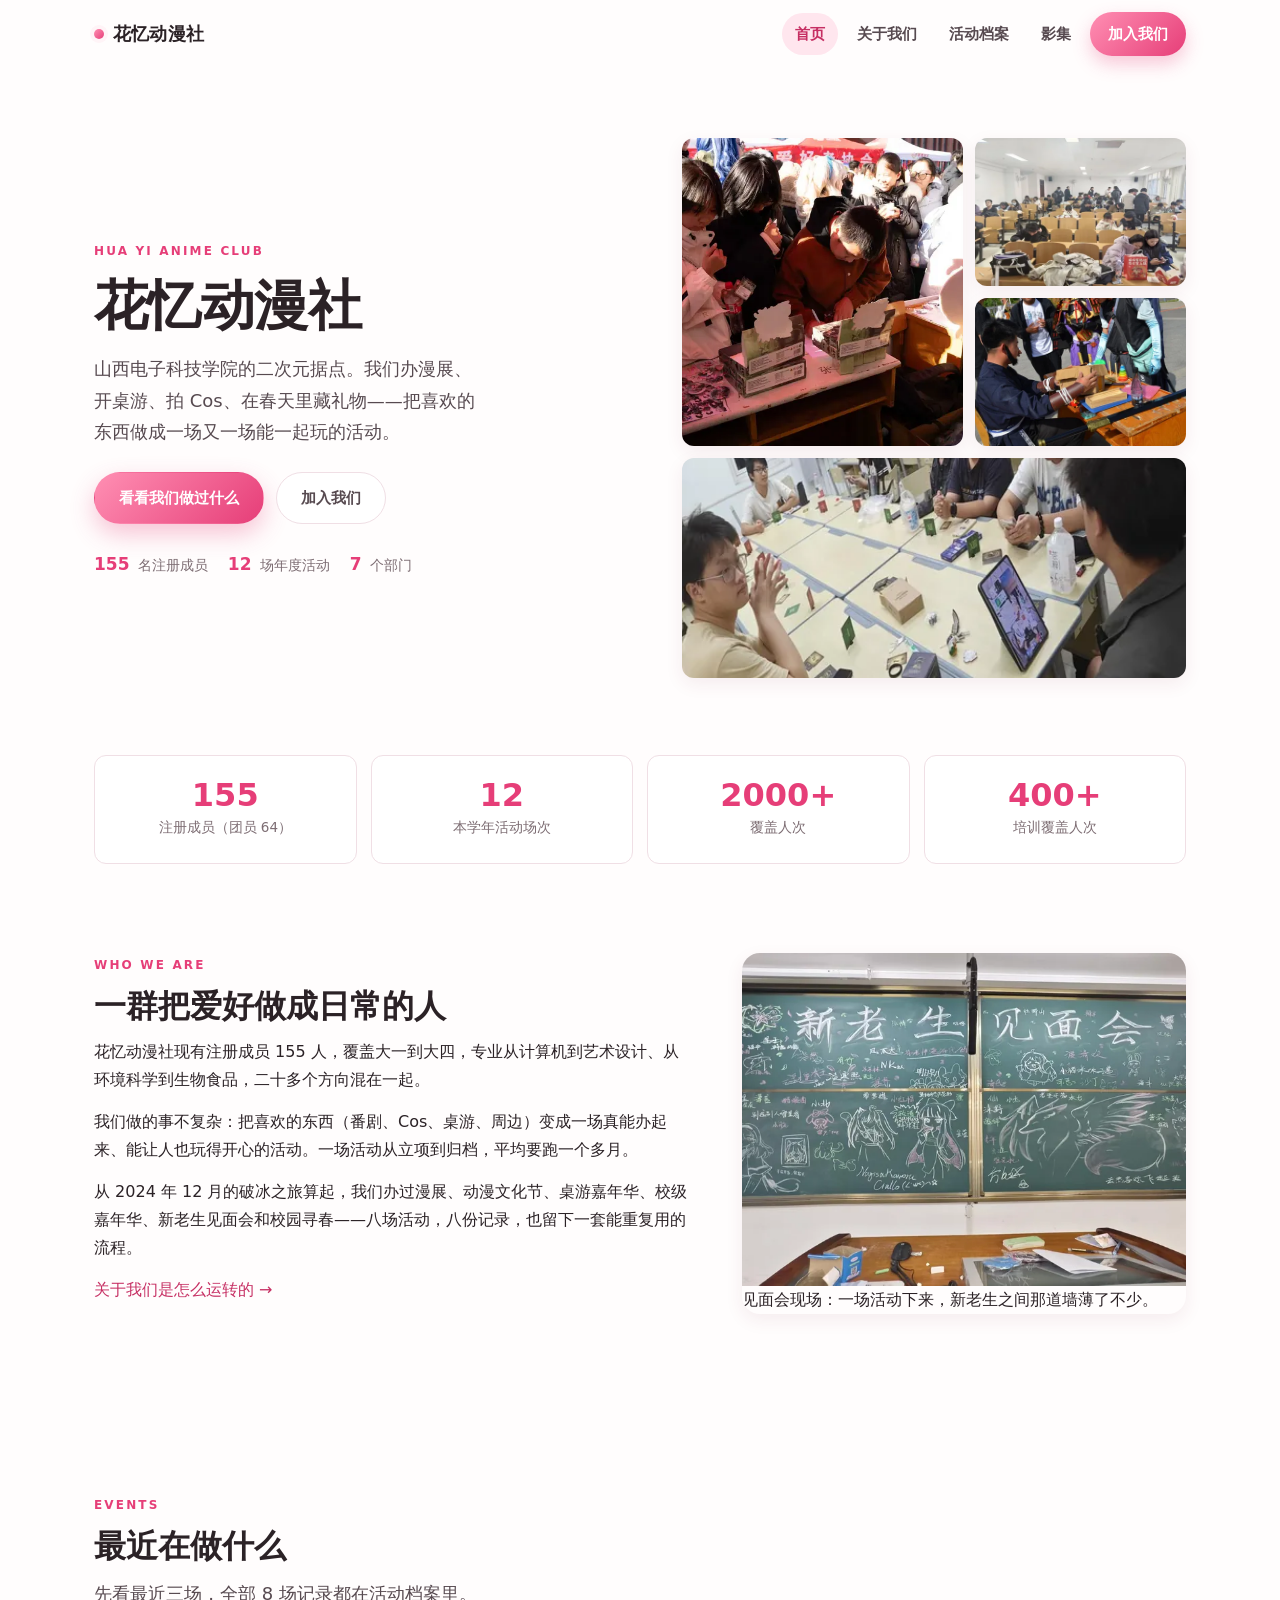
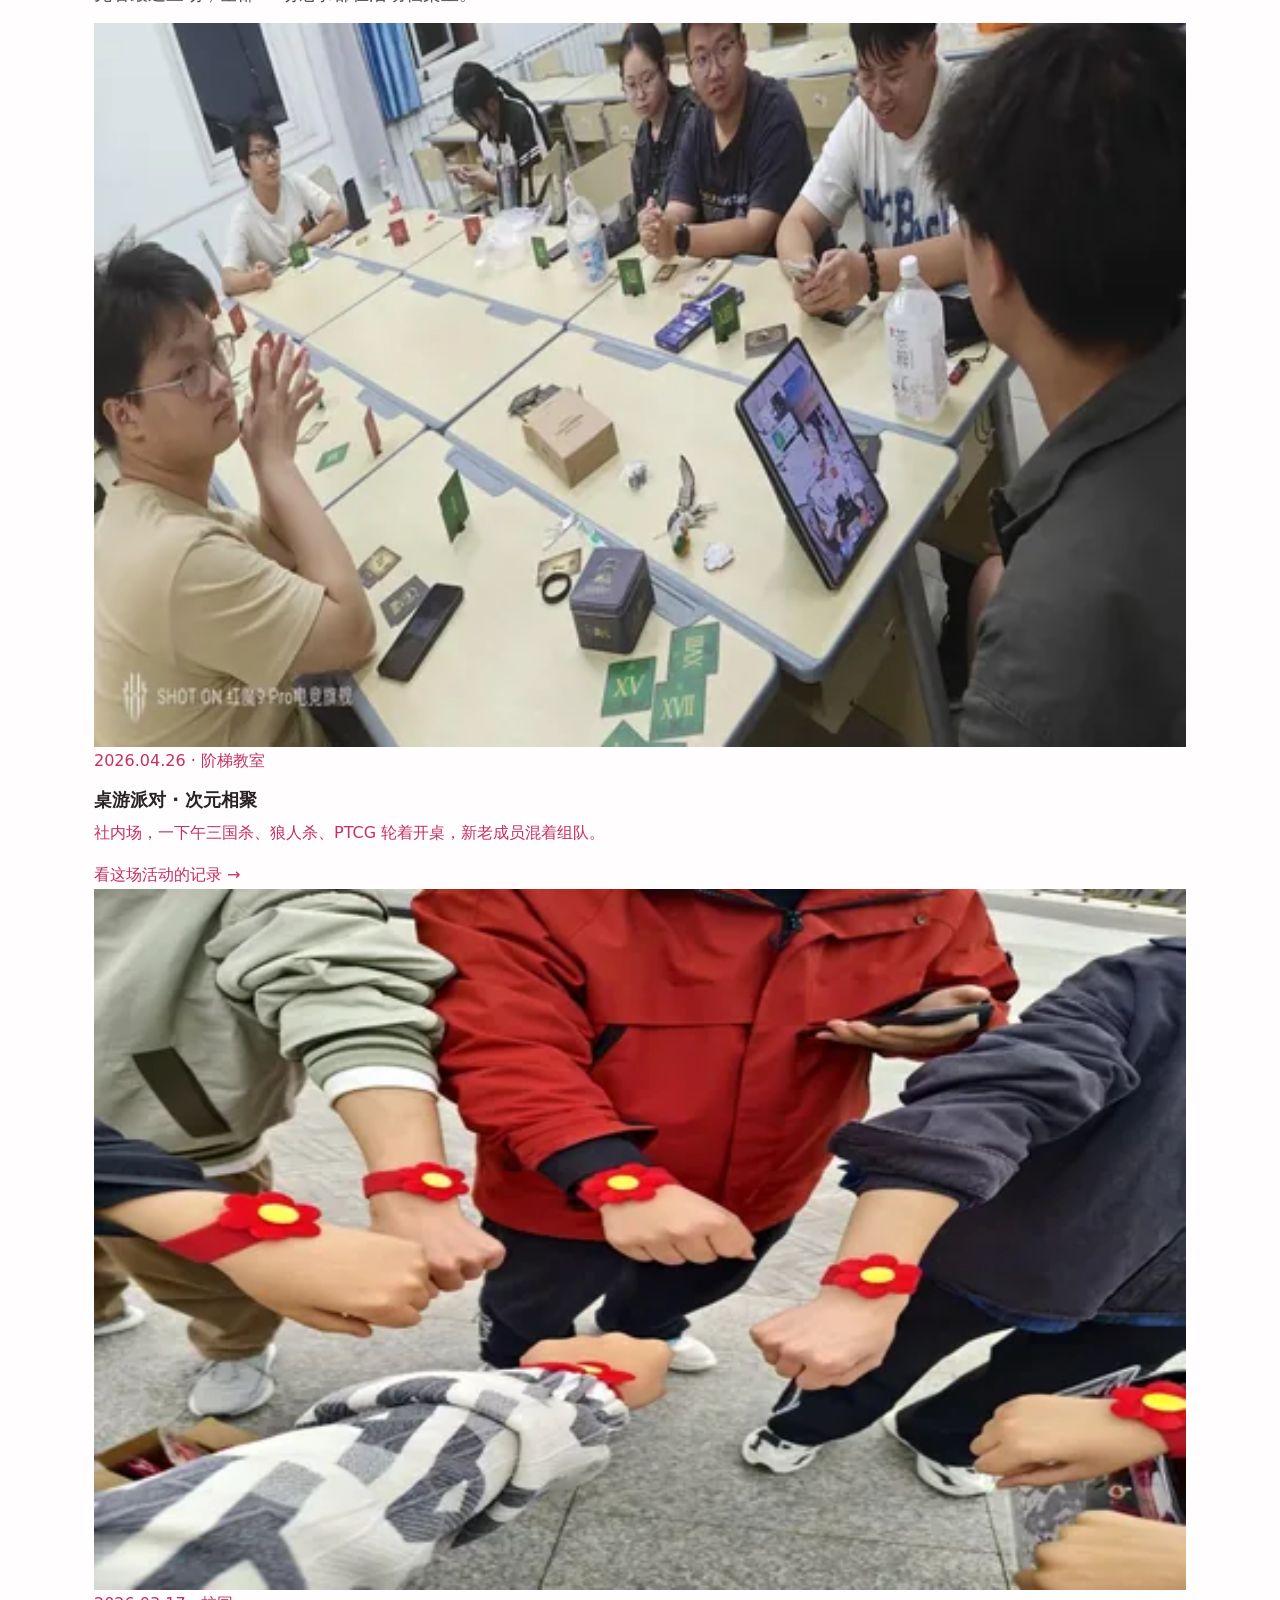
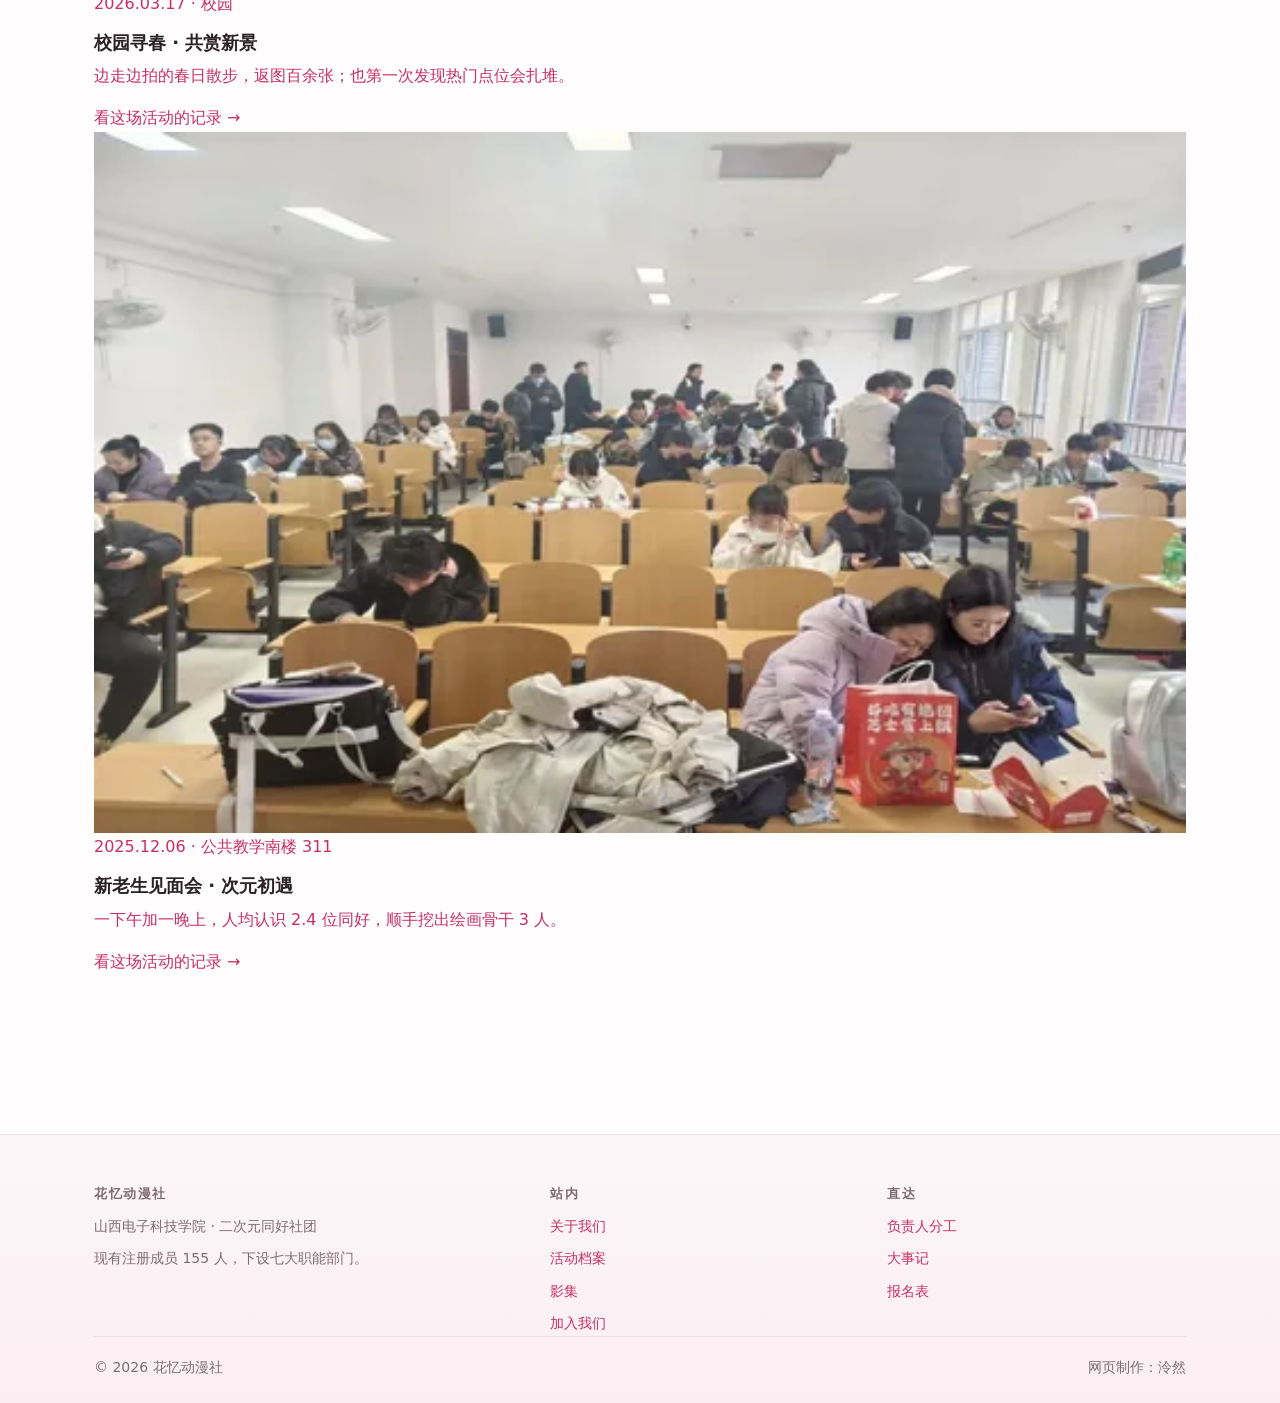
==== commit 125f8bf5: "v5: 负责人页改为只写分工不写姓名，移除社团邮箱与群号占位，锚点文案同步" ====
--- a/index.html
+++ b/index.html
@@ -200,7 +200,7 @@
       <div>
         <h4>直达</h4>
         <ul>
-          <li><a href="about.html#team">现任负责人与团支书</a></li>
+          <li><a href="about.html#team">负责人分工</a></li>
           <li><a href="about.html#timeline">大事记</a></li>
           <li><a href="join.html#form">报名表</a></li>
         </ul>
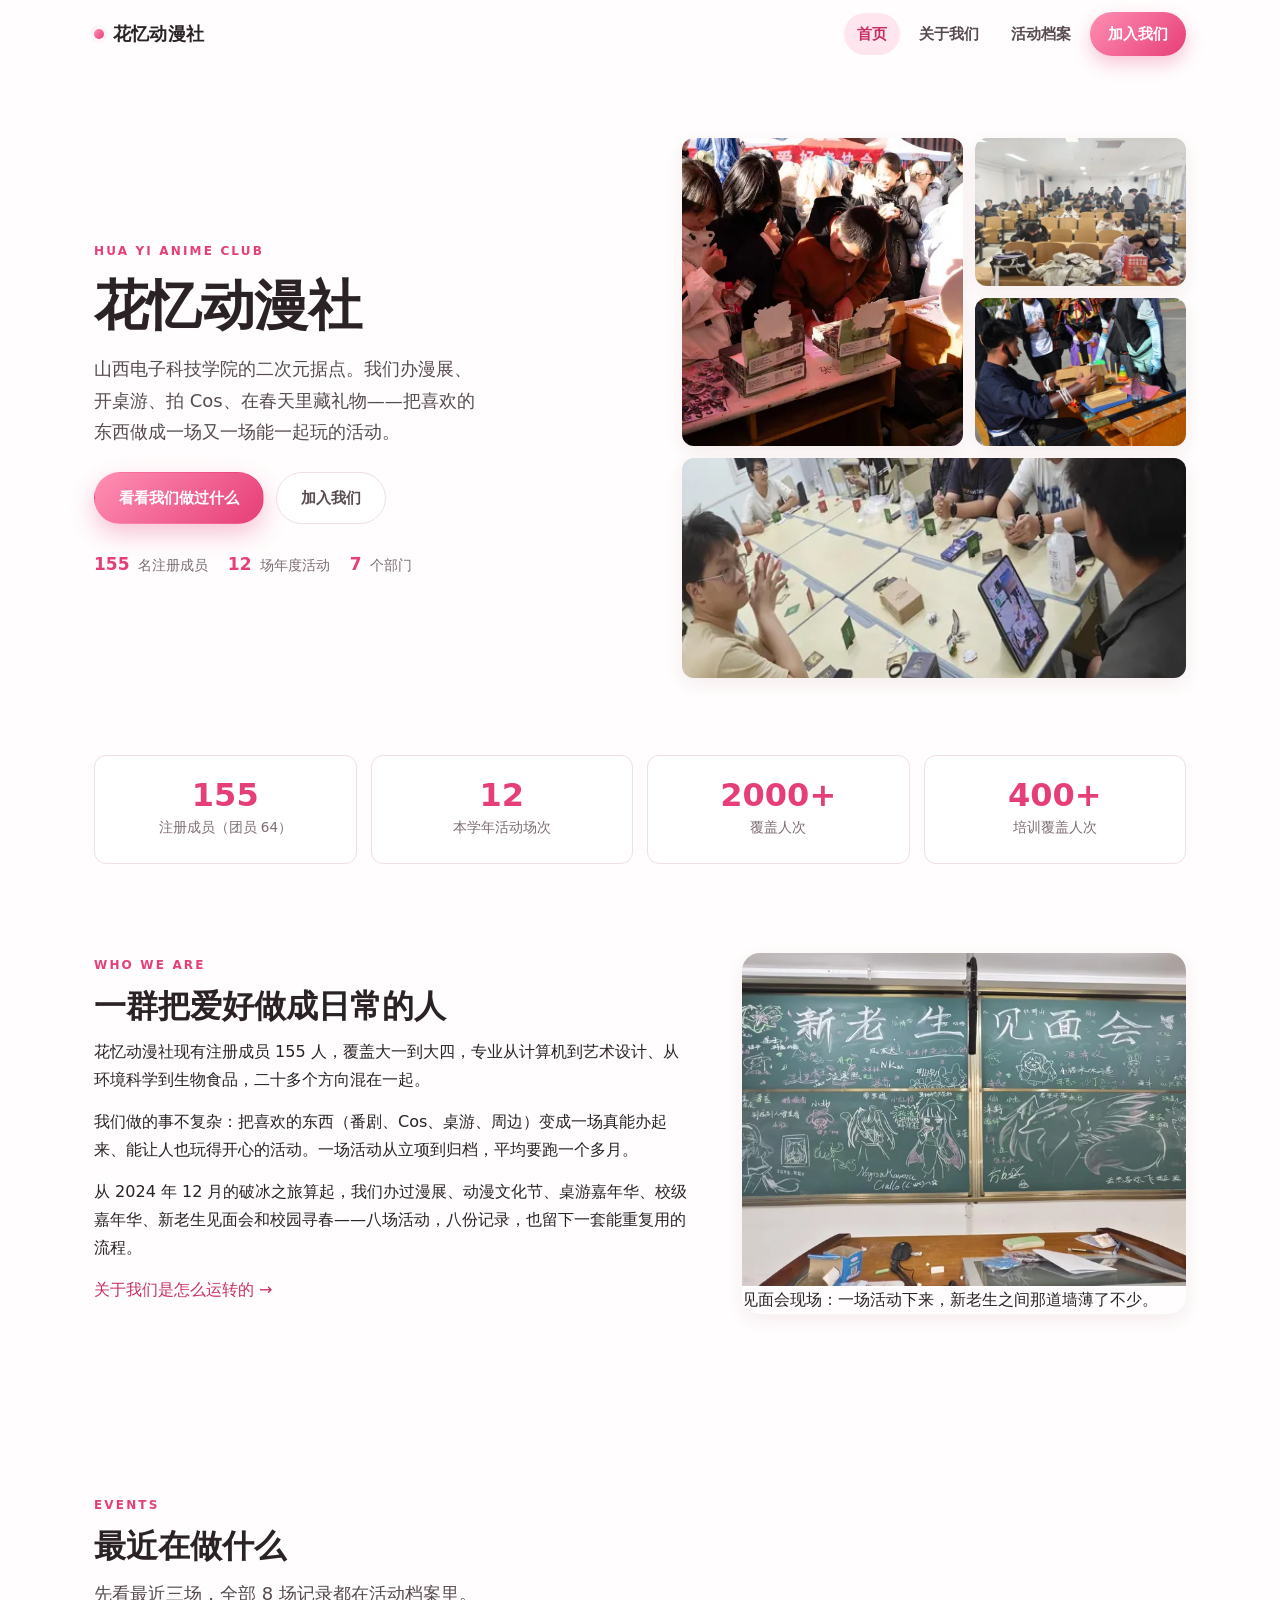
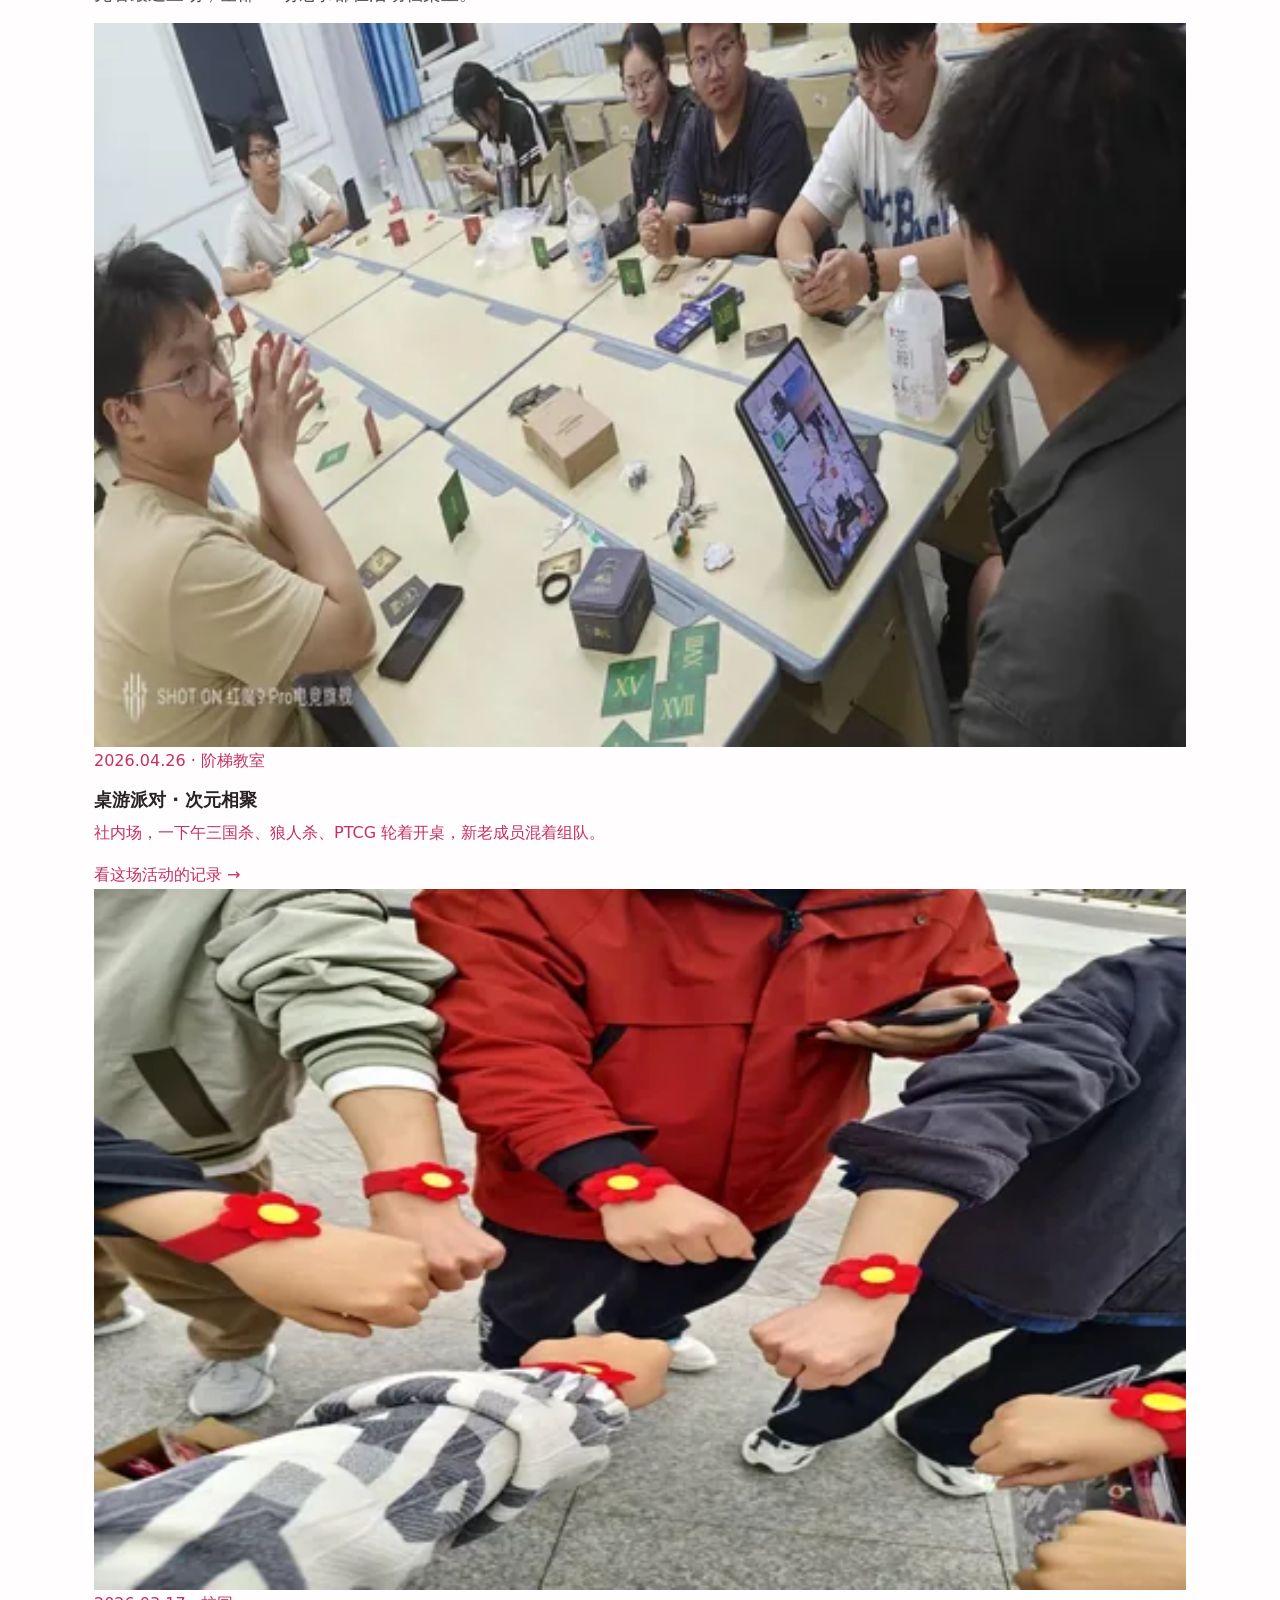
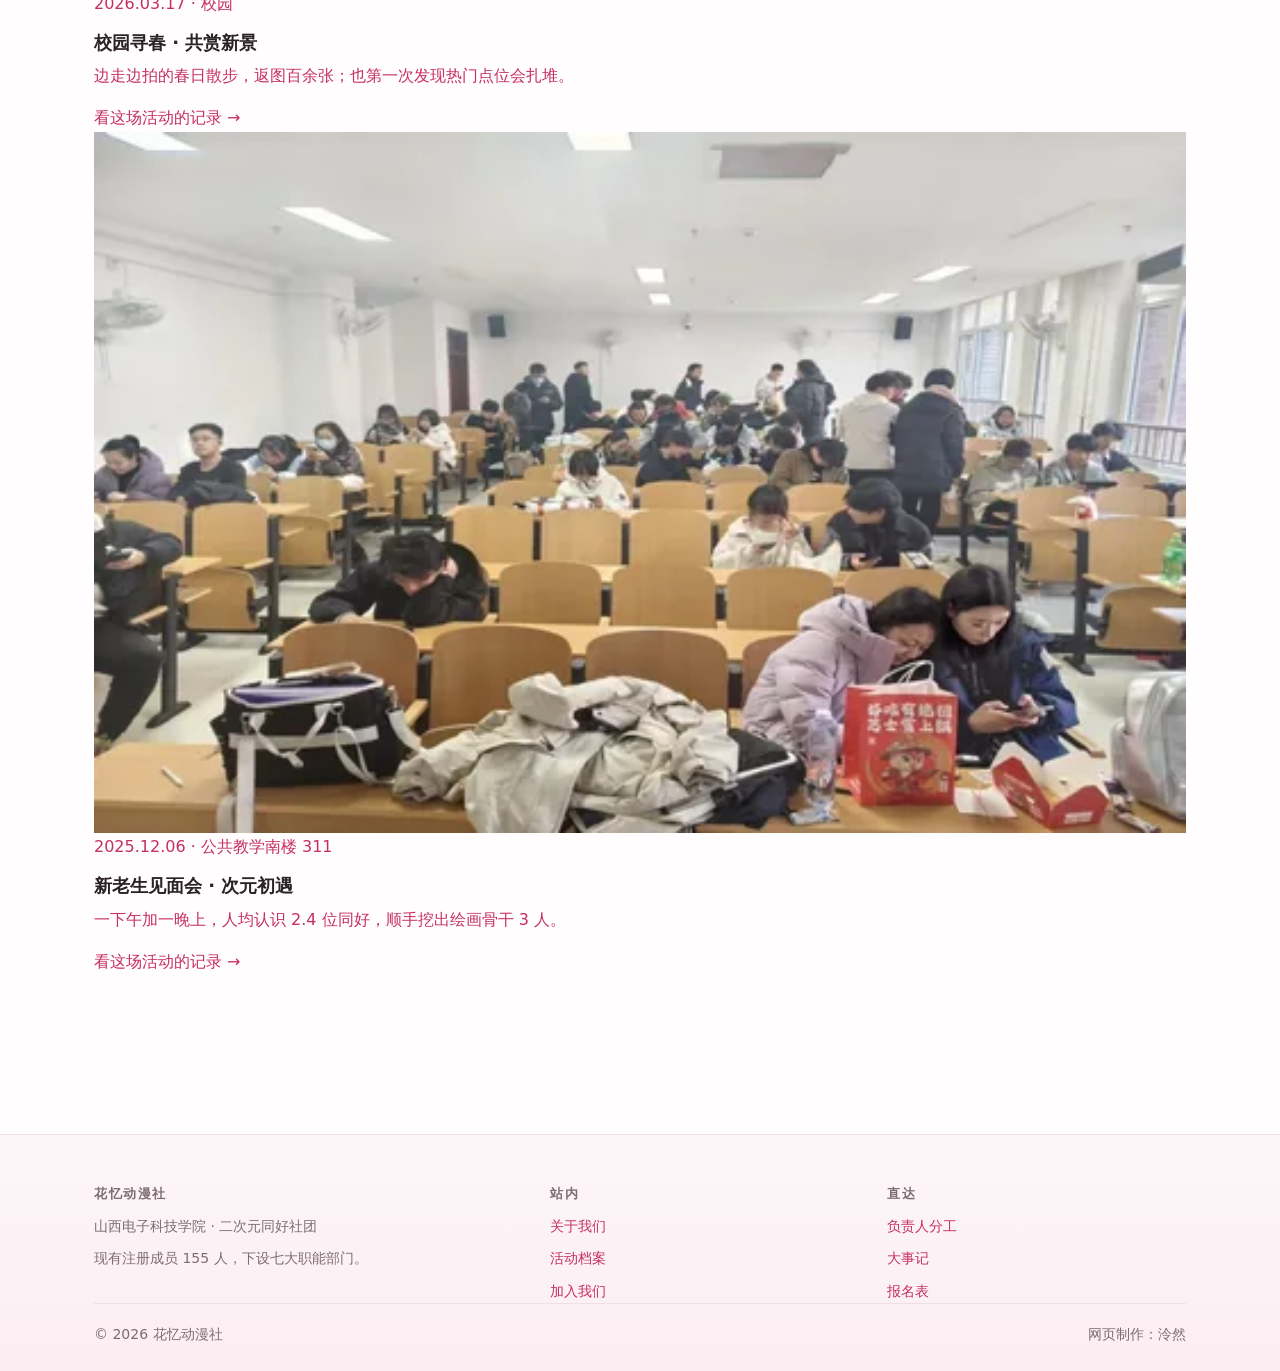
==== commit a5fc420c: "v6: 删除影集页（与活动档案重复），照片改为各场档案内的缩略图条+灯箱；修两个 panel 同时 is-active" ====
--- a/index.html
+++ b/index.html
@@ -26,7 +26,6 @@
         <li><a href="index.html" class="is-active" aria-current="page">首页</a></li>
         <li><a href="about.html">关于我们</a></li>
         <li><a href="activities.html">活动档案</a></li>
-        <li><a href="gallery.html">影集</a></li>
         <li><a href="join.html" class="nav-cta">加入我们</a></li>
       </ul>
     </nav>
@@ -193,8 +192,7 @@
         <ul>
           <li><a href="about.html">关于我们</a></li>
           <li><a href="activities.html">活动档案</a></li>
-          <li><a href="gallery.html">影集</a></li>
-          <li><a href="join.html">加入我们</a></li>
+            <li><a href="join.html">加入我们</a></li>
         </ul>
       </div>
       <div>
--- a/style.css
+++ b/style.css
@@ -913,3 +913,27 @@
   background: var(--pink-50);
   border-radius: var(--radius-sm);
 }
+
+/* ---------- 活动档案：场内更多照片 ---------- */
+.thumb-row {
+  display: grid;
+  grid-template-columns: repeat(auto-fill, minmax(150px, 1fr));
+  gap: 10px;
+  margin: 14px 0 4px;
+}
+.thumb-row a {
+  display: block;
+  border-radius: var(--radius-sm);
+  overflow: hidden;
+  background: var(--pink-50);
+}
+.thumb-row img {
+  aspect-ratio: 4 / 3;
+  object-fit: cover;
+  transition: transform .5s var(--ease);
+}
+.thumb-row a:hover img,
+.thumb-row a:focus-visible img { transform: scale(1.04); }
+@media (max-width: 560px) {
+  .thumb-row { grid-template-columns: repeat(2, minmax(0, 1fr)); gap: 8px; }
+}
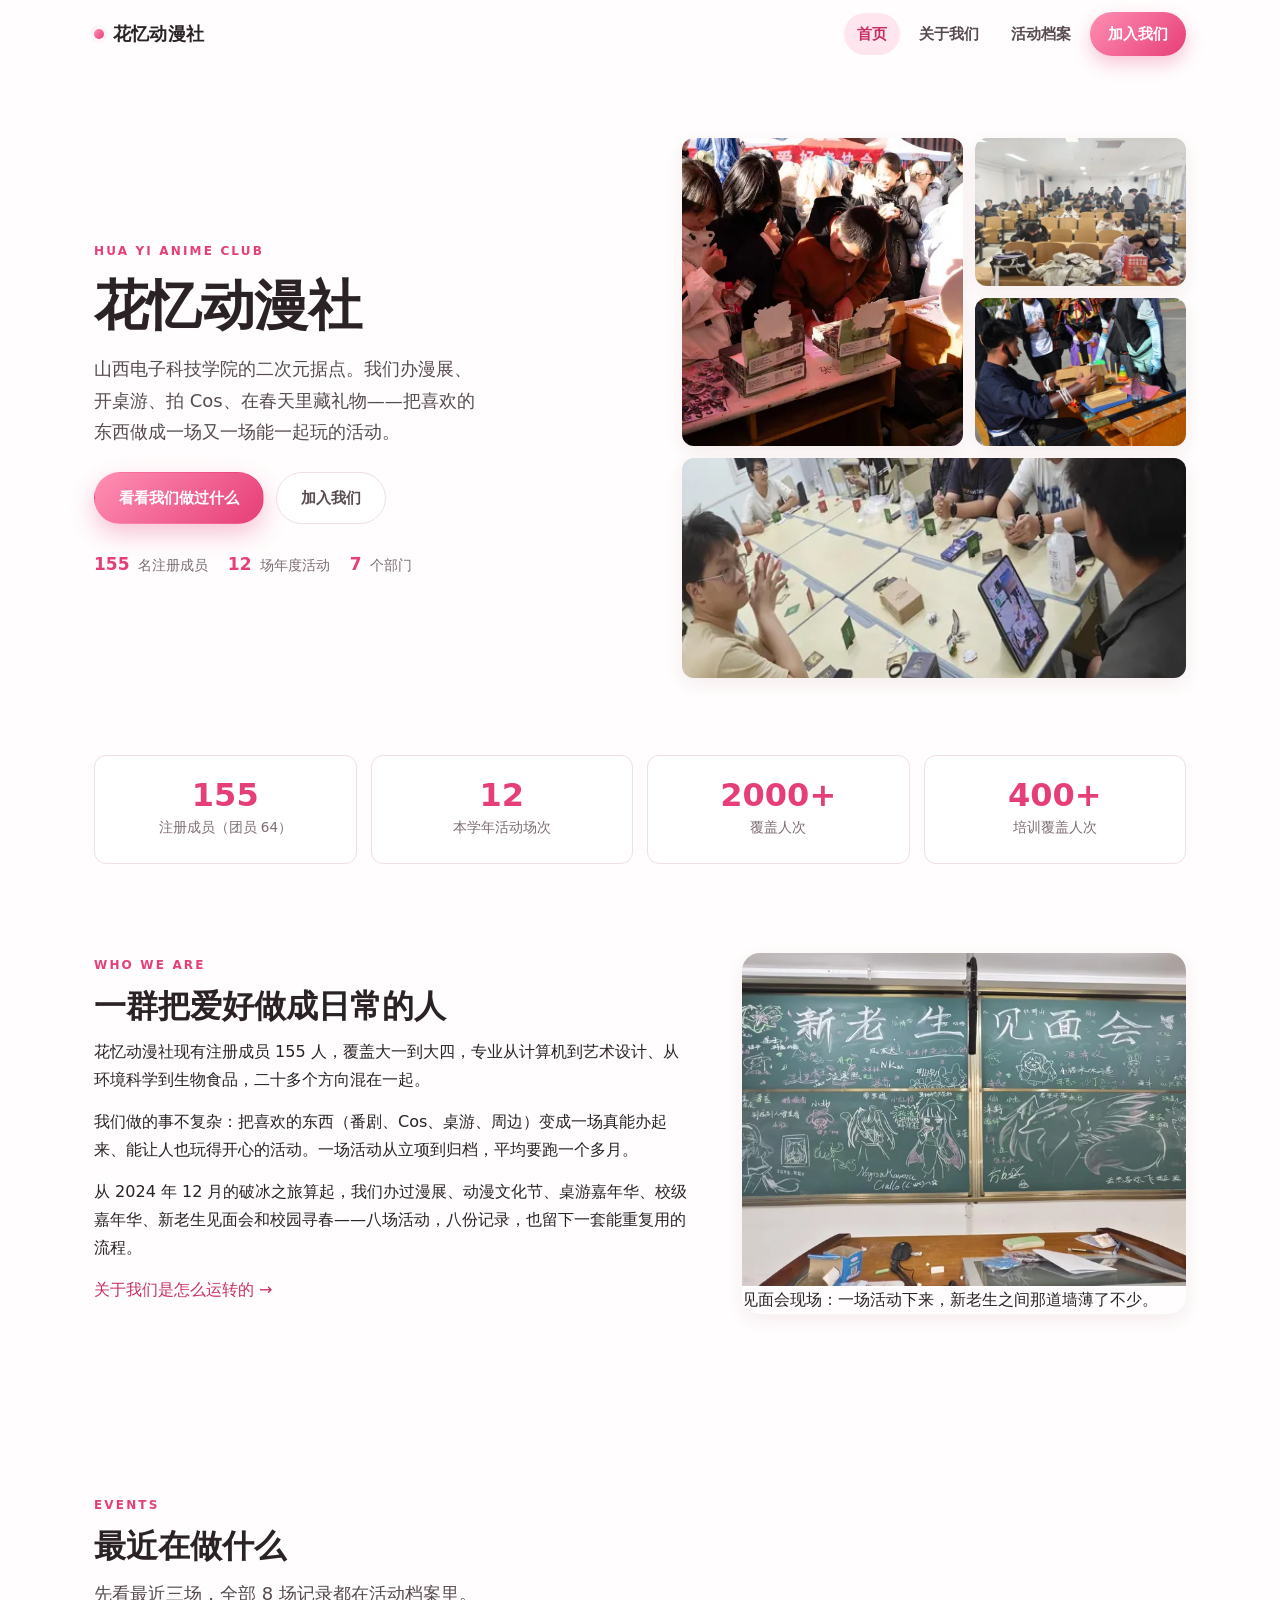
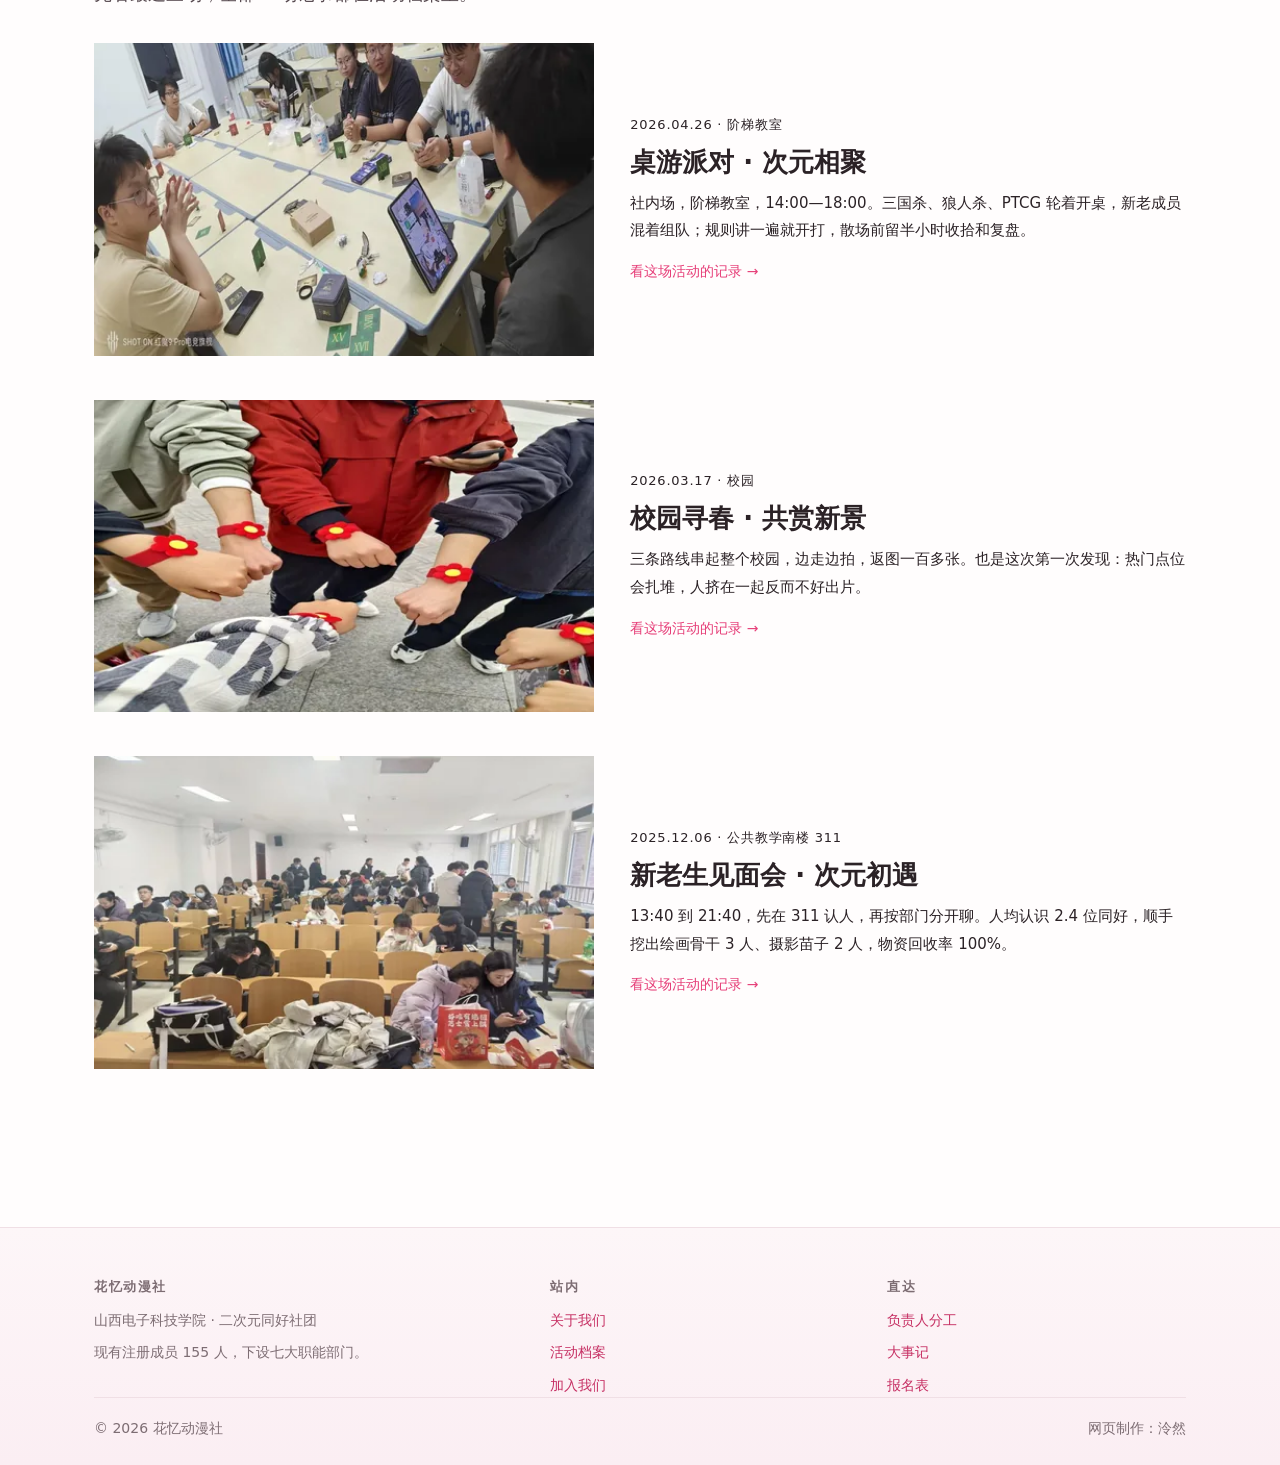
==== commit 593f9689: "v7: 去掉活动缩略图条（照片本就少，重复啰嗦）；首页“最近在做什么”改为图文两栏并加长文案" ====
--- a/index.html
+++ b/index.html
@@ -136,7 +136,7 @@
             <div class="pick-body">
               <p class="pick-meta">2026.04.26 · 阶梯教室</p>
               <h3>桌游派对 · 次元相聚</h3>
-              <p>社内场，一下午三国杀、狼人杀、PTCG 轮着开桌，新老成员混着组队。</p>
+              <p>社内场，阶梯教室，14:00—18:00。三国杀、狼人杀、PTCG 轮着开桌，新老成员混着组队；规则讲一遍就开打，散场前留半小时收拾和复盘。</p>
               <span class="pick-more">看这场活动的记录 →</span>
             </div>
           </a>
@@ -152,7 +152,7 @@
             <div class="pick-body">
               <p class="pick-meta">2026.03.17 · 校园</p>
               <h3>校园寻春 · 共赏新景</h3>
-              <p>边走边拍的春日散步，返图百余张；也第一次发现热门点位会扎堆。</p>
+              <p>三条路线串起整个校园，边走边拍，返图一百多张。也是这次第一次发现：热门点位会扎堆，人挤在一起反而不好出片。</p>
               <span class="pick-more">看这场活动的记录 →</span>
             </div>
           </a>
@@ -168,7 +168,7 @@
             <div class="pick-body">
               <p class="pick-meta">2025.12.06 · 公共教学南楼 311</p>
               <h3>新老生见面会 · 次元初遇</h3>
-              <p>一下午加一晚上，人均认识 2.4 位同好，顺手挖出绘画骨干 3 人。</p>
+              <p>13:40 到 21:40，先在 311 认人，再按部门分开聊。人均认识 2.4 位同好，顺手挖出绘画骨干 3 人、摄影苗子 2 人，物资回收率 100%。</p>
               <span class="pick-more">看这场活动的记录 →</span>
             </div>
           </a>
--- a/style.css
+++ b/style.css
@@ -914,26 +914,48 @@
   border-radius: var(--radius-sm);
 }
 
-/* ---------- 活动档案：场内更多照片 ---------- */
-.thumb-row {
-  display: grid;
-  grid-template-columns: repeat(auto-fill, minmax(150px, 1fr));
-  gap: 10px;
-  margin: 14px 0 4px;
-}
-.thumb-row a {
-  display: block;
-  border-radius: var(--radius-sm);
-  overflow: hidden;
-  background: var(--pink-50);
-}
-.thumb-row img {
-  aspect-ratio: 4 / 3;
+
+/* ---------- 首页：最近在做什么（图文两栏） ---------- */
+.picks {
+  display: grid;
+  gap: 44px;
+  margin-top: 34px;
+}
+.pick a {
+  display: grid;
+  grid-template-columns: minmax(0, .9fr) minmax(0, 1fr);
+  gap: 36px;
+  align-items: center;
+  color: inherit;
+  text-decoration: none;
+}
+.pick img {
+  aspect-ratio: 16 / 10;
   object-fit: cover;
-  transition: transform .5s var(--ease);
-}
-.thumb-row a:hover img,
-.thumb-row a:focus-visible img { transform: scale(1.04); }
-@media (max-width: 560px) {
-  .thumb-row { grid-template-columns: repeat(2, minmax(0, 1fr)); gap: 8px; }
-}
+  width: 100%;
+}
+.pick-body { min-width: 0; }
+.pick-meta {
+  margin: 0 0 8px;
+  font-size: 13px;
+  letter-spacing: .06em;
+  color: var(--ink-3);
+}
+.pick h3 {
+  margin: 0 0 10px;
+  font-size: clamp(20px, 2.1vw, 26px);
+  line-height: 1.35;
+}
+.pick-body > p:not(.pick-meta) {
+  margin: 0 0 12px;
+  color: var(--ink-2);
+  font-size: 15px;
+  line-height: 1.85;
+}
+.pick-more { font-size: 14px; color: var(--pink-600); }
+.pick a:hover .pick-more { text-decoration: underline; }
+@media (max-width: 820px) {
+  .picks { gap: 32px; }
+  .pick a { grid-template-columns: 1fr; gap: 16px; }
+  .pick img { aspect-ratio: 16 / 9; }
+}
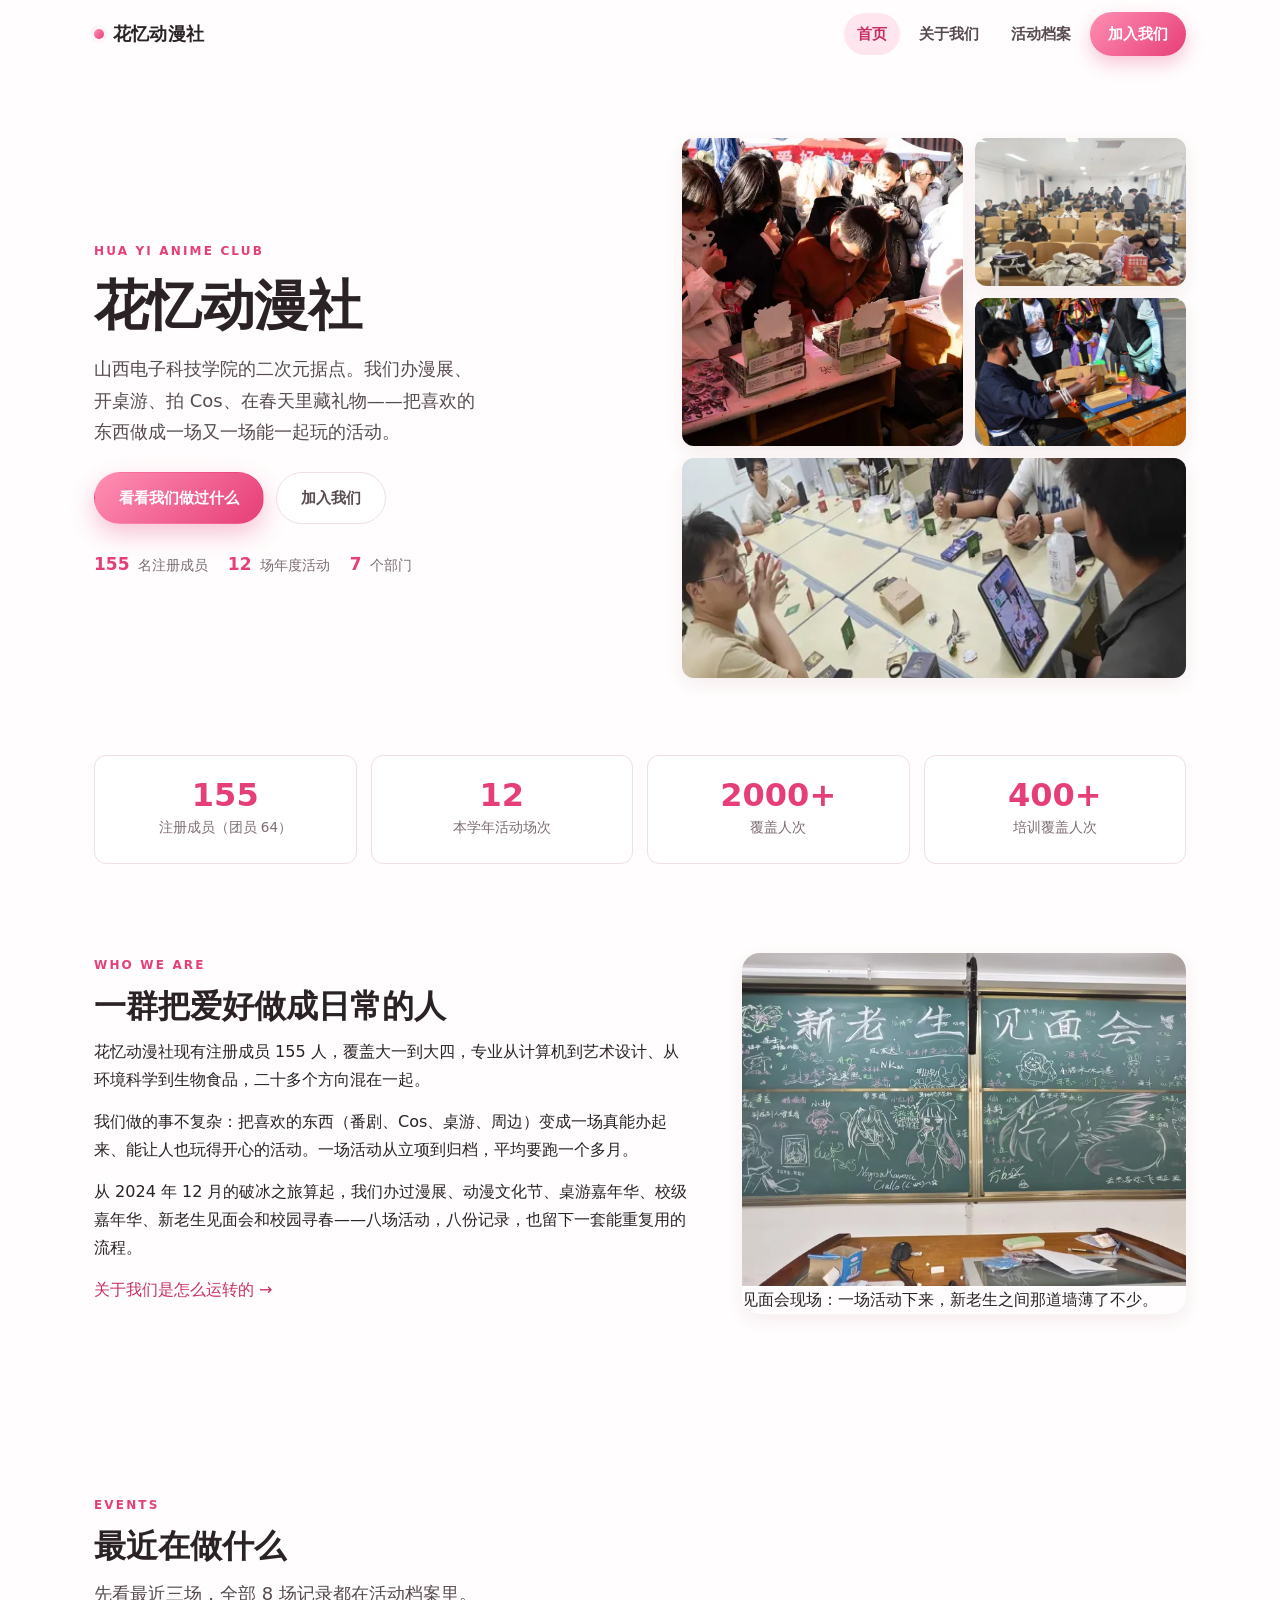
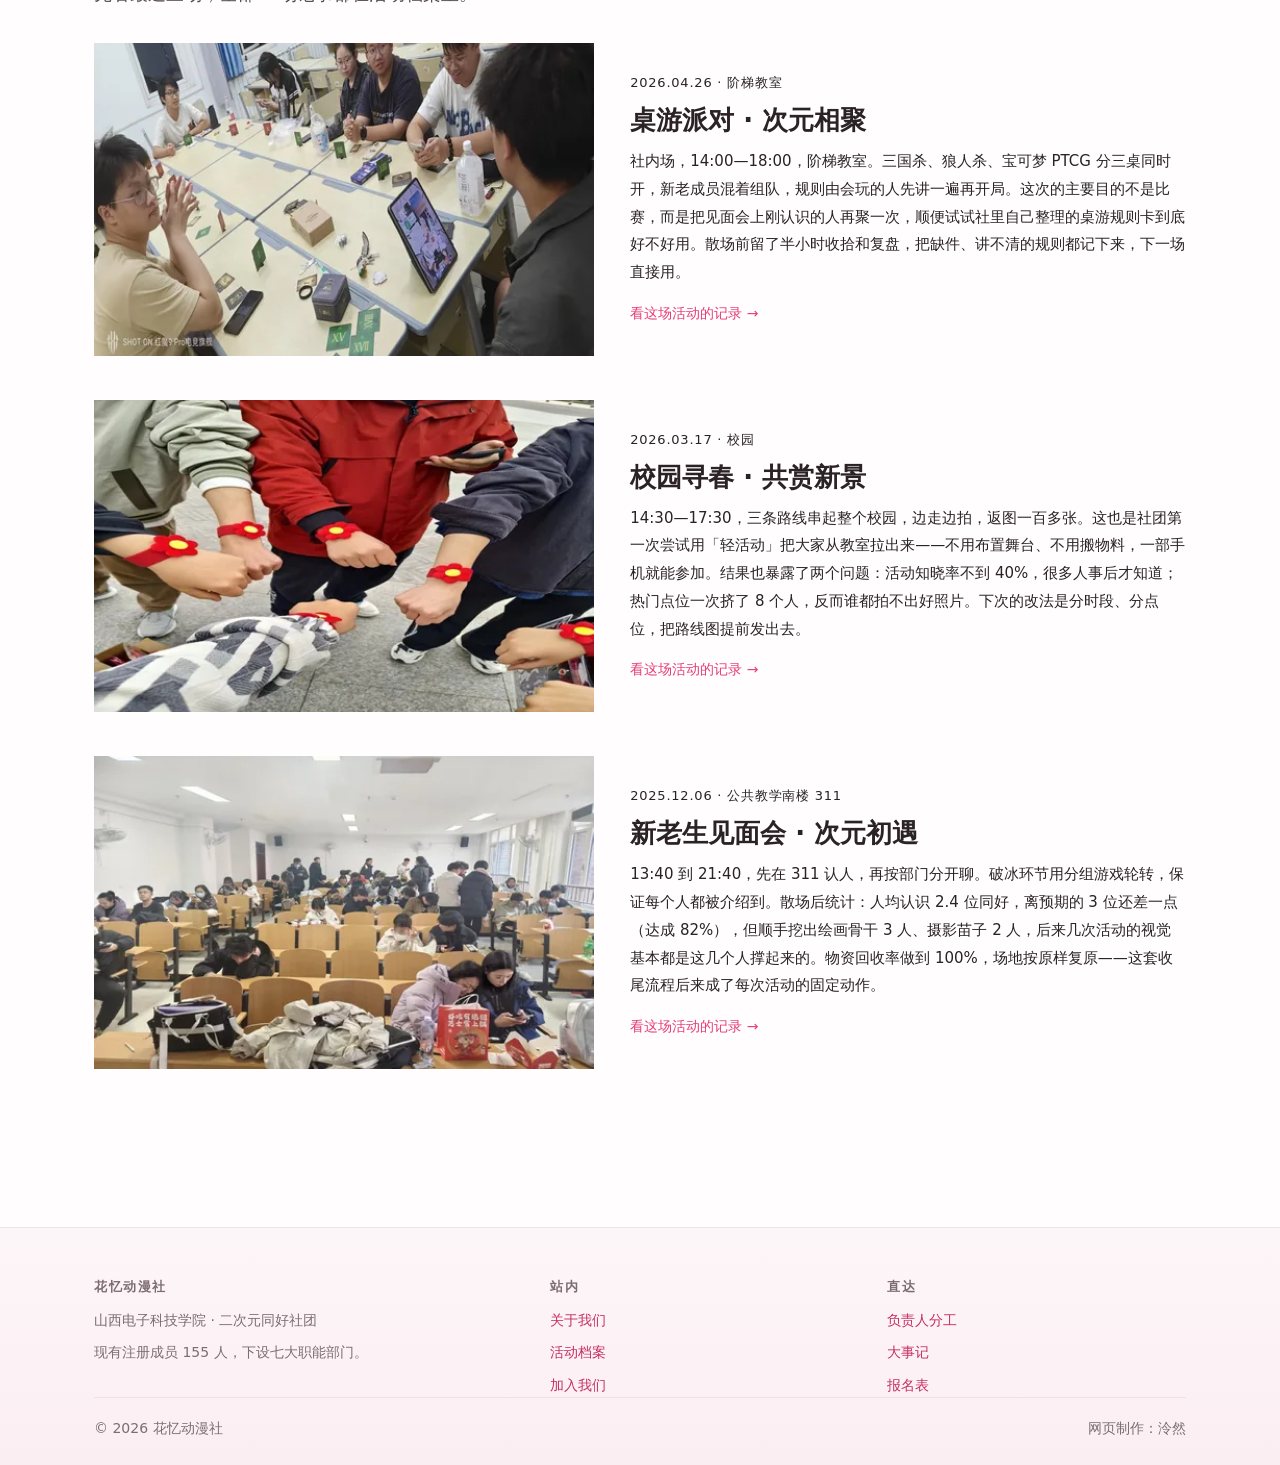
==== commit c78dec6f: "v8: 首页三场活动的介绍文字再加长（补现场细节、数据与复盘）" ====
--- a/index.html
+++ b/index.html
@@ -136,7 +136,7 @@
             <div class="pick-body">
               <p class="pick-meta">2026.04.26 · 阶梯教室</p>
               <h3>桌游派对 · 次元相聚</h3>
-              <p>社内场，阶梯教室，14:00—18:00。三国杀、狼人杀、PTCG 轮着开桌，新老成员混着组队；规则讲一遍就开打，散场前留半小时收拾和复盘。</p>
+              <p>社内场，14:00—18:00，阶梯教室。三国杀、狼人杀、宝可梦 PTCG 分三桌同时开，新老成员混着组队，规则由会玩的人先讲一遍再开局。这次的主要目的不是比赛，而是把见面会上刚认识的人再聚一次，顺便试试社里自己整理的桌游规则卡到底好不好用。散场前留了半小时收拾和复盘，把缺件、讲不清的规则都记下来，下一场直接用。</p>
               <span class="pick-more">看这场活动的记录 →</span>
             </div>
           </a>
@@ -152,7 +152,7 @@
             <div class="pick-body">
               <p class="pick-meta">2026.03.17 · 校园</p>
               <h3>校园寻春 · 共赏新景</h3>
-              <p>三条路线串起整个校园，边走边拍，返图一百多张。也是这次第一次发现：热门点位会扎堆，人挤在一起反而不好出片。</p>
+              <p>14:30—17:30，三条路线串起整个校园，边走边拍，返图一百多张。这也是社团第一次尝试用「轻活动」把大家从教室拉出来——不用布置舞台、不用搬物料，一部手机就能参加。结果也暴露了两个问题：活动知晓率不到 40%，很多人事后才知道；热门点位一次挤了 8 个人，反而谁都拍不出好照片。下次的改法是分时段、分点位，把路线图提前发出去。</p>
               <span class="pick-more">看这场活动的记录 →</span>
             </div>
           </a>
@@ -168,7 +168,7 @@
             <div class="pick-body">
               <p class="pick-meta">2025.12.06 · 公共教学南楼 311</p>
               <h3>新老生见面会 · 次元初遇</h3>
-              <p>13:40 到 21:40，先在 311 认人，再按部门分开聊。人均认识 2.4 位同好，顺手挖出绘画骨干 3 人、摄影苗子 2 人，物资回收率 100%。</p>
+              <p>13:40 到 21:40，先在 311 认人，再按部门分开聊。破冰环节用分组游戏轮转，保证每个人都被介绍到。散场后统计：人均认识 2.4 位同好，离预期的 3 位还差一点（达成 82%），但顺手挖出绘画骨干 3 人、摄影苗子 2 人，后来几次活动的视觉基本都是这几个人撑起来的。物资回收率做到 100%，场地按原样复原——这套收尾流程后来成了每次活动的固定动作。</p>
               <span class="pick-more">看这场活动的记录 →</span>
             </div>
           </a>
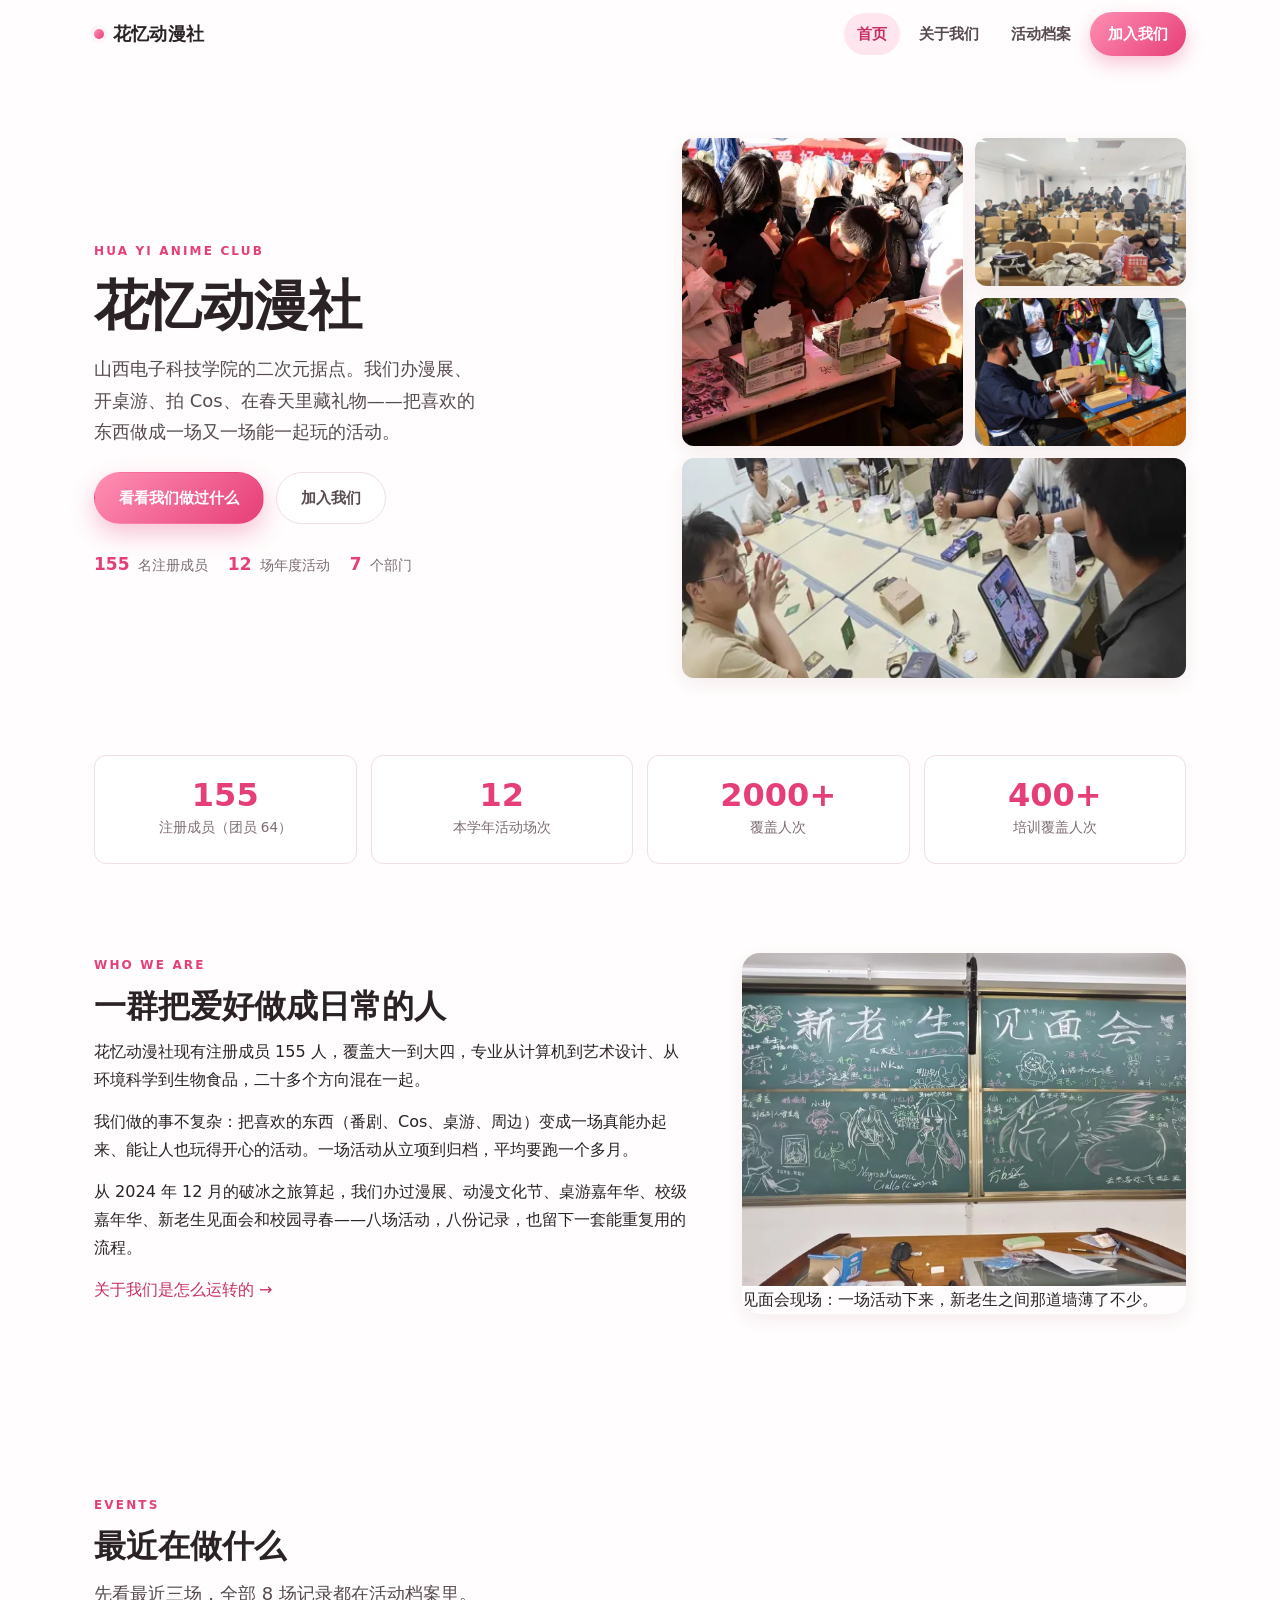
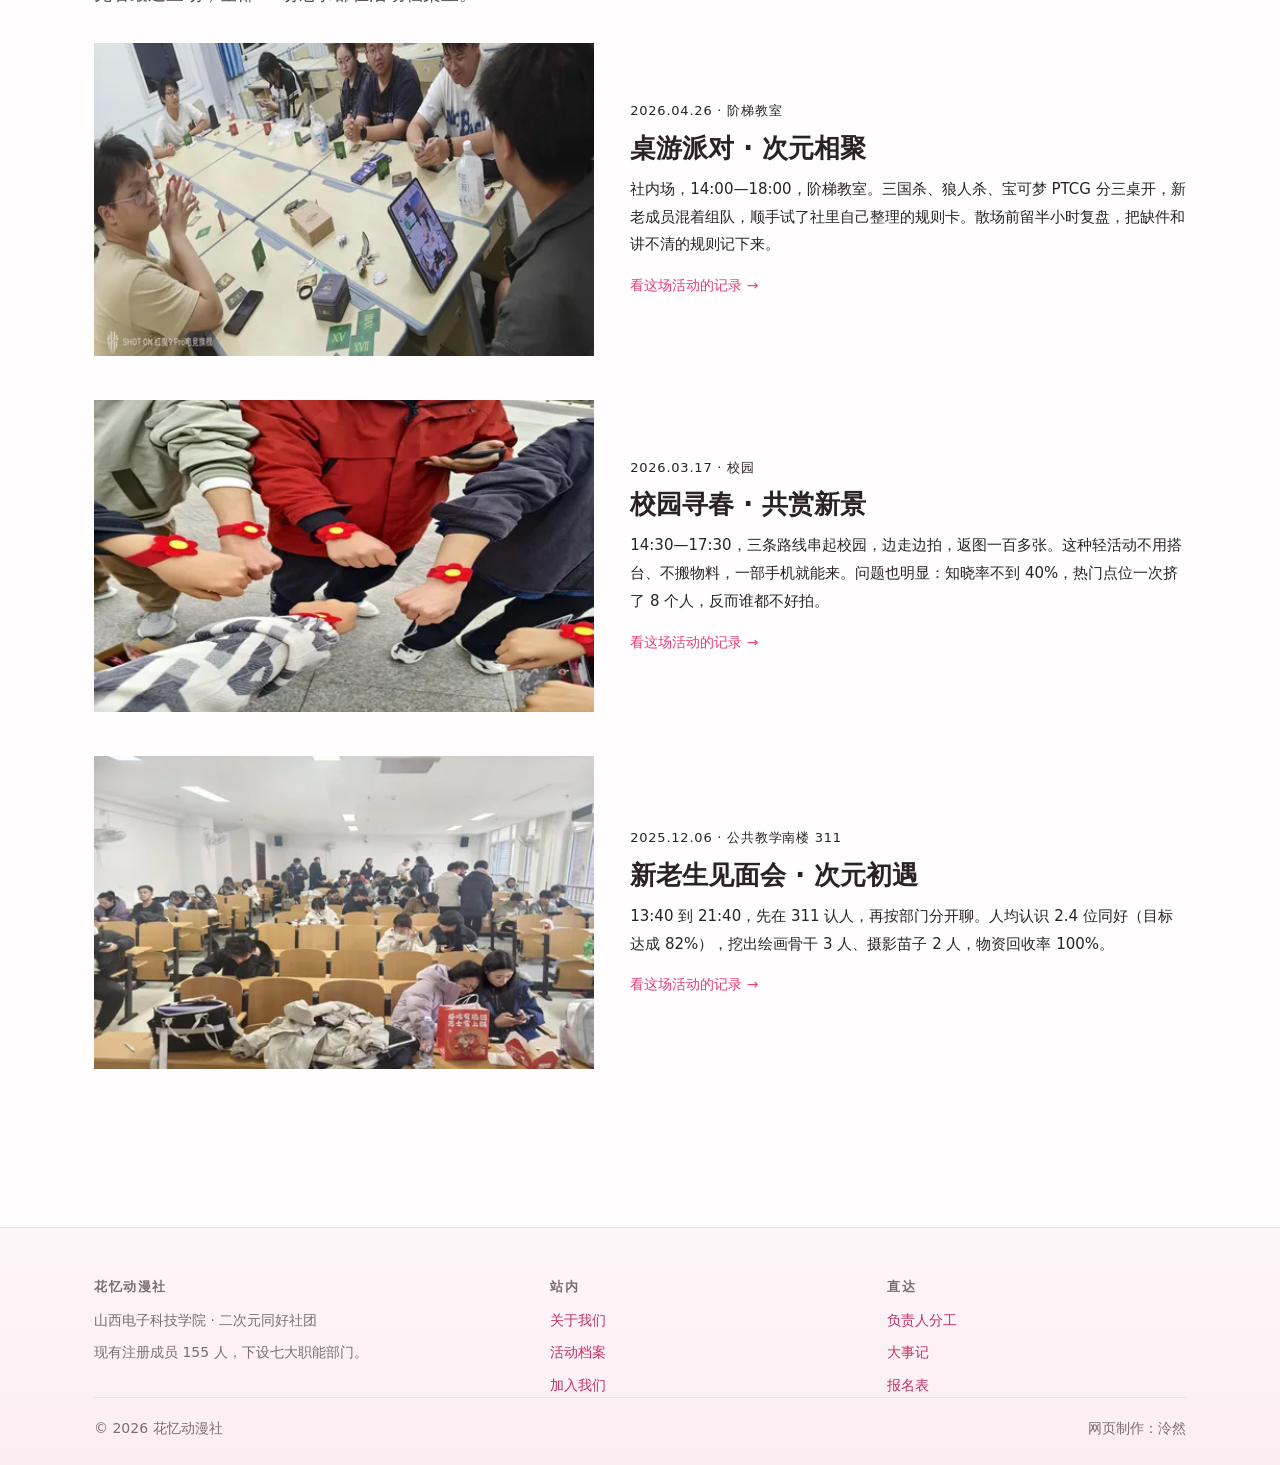
==== commit adf49e2a: "v9: 首页三场活动文案精简到两三句，不靠改图平衡版面" ====
--- a/index.html
+++ b/index.html
@@ -136,7 +136,7 @@
             <div class="pick-body">
               <p class="pick-meta">2026.04.26 · 阶梯教室</p>
               <h3>桌游派对 · 次元相聚</h3>
-              <p>社内场，14:00—18:00，阶梯教室。三国杀、狼人杀、宝可梦 PTCG 分三桌同时开，新老成员混着组队，规则由会玩的人先讲一遍再开局。这次的主要目的不是比赛，而是把见面会上刚认识的人再聚一次，顺便试试社里自己整理的桌游规则卡到底好不好用。散场前留了半小时收拾和复盘，把缺件、讲不清的规则都记下来，下一场直接用。</p>
+              <p>社内场，14:00—18:00，阶梯教室。三国杀、狼人杀、宝可梦 PTCG 分三桌开，新老成员混着组队，顺手试了社里自己整理的规则卡。散场前留半小时复盘，把缺件和讲不清的规则记下来。</p>
               <span class="pick-more">看这场活动的记录 →</span>
             </div>
           </a>
@@ -152,7 +152,7 @@
             <div class="pick-body">
               <p class="pick-meta">2026.03.17 · 校园</p>
               <h3>校园寻春 · 共赏新景</h3>
-              <p>14:30—17:30，三条路线串起整个校园，边走边拍，返图一百多张。这也是社团第一次尝试用「轻活动」把大家从教室拉出来——不用布置舞台、不用搬物料，一部手机就能参加。结果也暴露了两个问题：活动知晓率不到 40%，很多人事后才知道；热门点位一次挤了 8 个人，反而谁都拍不出好照片。下次的改法是分时段、分点位，把路线图提前发出去。</p>
+              <p>14:30—17:30，三条路线串起校园，边走边拍，返图一百多张。这种轻活动不用搭台、不搬物料，一部手机就能来。问题也明显：知晓率不到 40%，热门点位一次挤了 8 个人，反而谁都不好拍。</p>
               <span class="pick-more">看这场活动的记录 →</span>
             </div>
           </a>
@@ -168,7 +168,7 @@
             <div class="pick-body">
               <p class="pick-meta">2025.12.06 · 公共教学南楼 311</p>
               <h3>新老生见面会 · 次元初遇</h3>
-              <p>13:40 到 21:40，先在 311 认人，再按部门分开聊。破冰环节用分组游戏轮转，保证每个人都被介绍到。散场后统计：人均认识 2.4 位同好，离预期的 3 位还差一点（达成 82%），但顺手挖出绘画骨干 3 人、摄影苗子 2 人，后来几次活动的视觉基本都是这几个人撑起来的。物资回收率做到 100%，场地按原样复原——这套收尾流程后来成了每次活动的固定动作。</p>
+              <p>13:40 到 21:40，先在 311 认人，再按部门分开聊。人均认识 2.4 位同好（目标达成 82%），挖出绘画骨干 3 人、摄影苗子 2 人，物资回收率 100%。</p>
               <span class="pick-more">看这场活动的记录 →</span>
             </div>
           </a>
